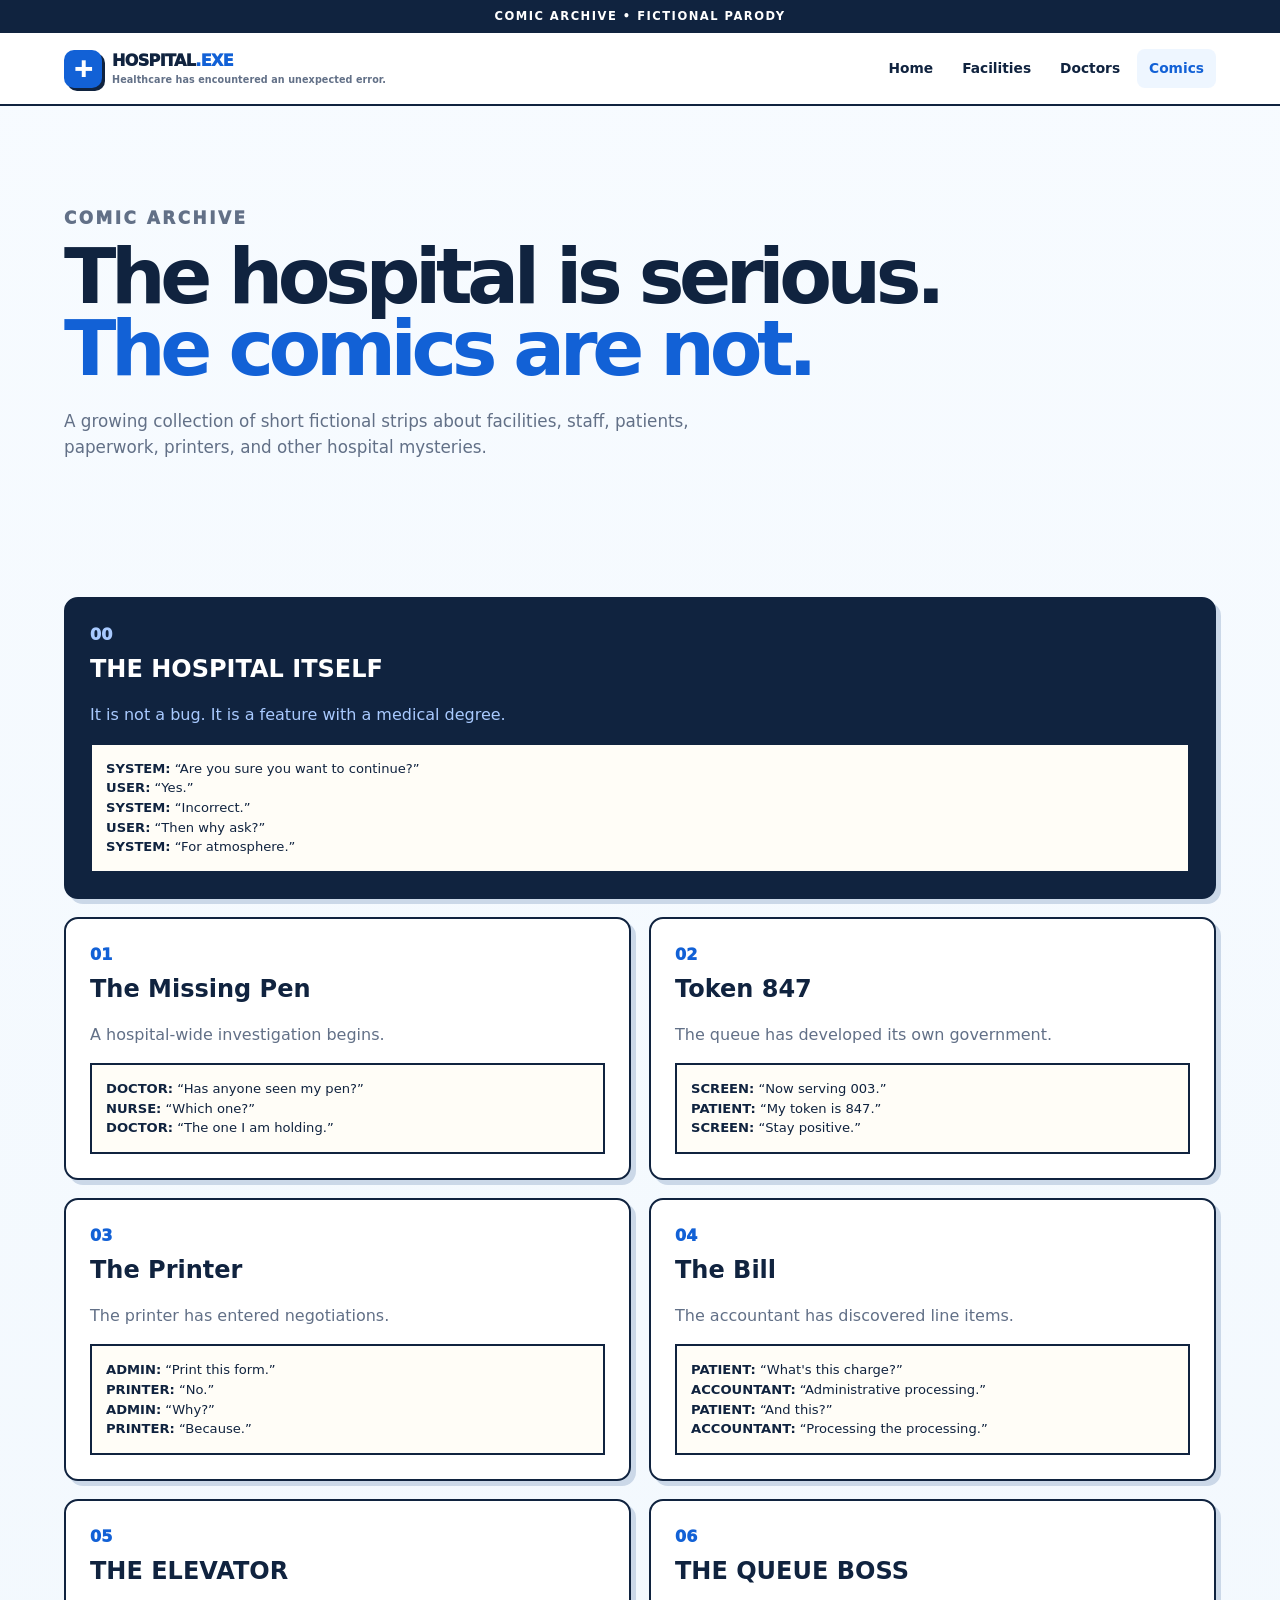
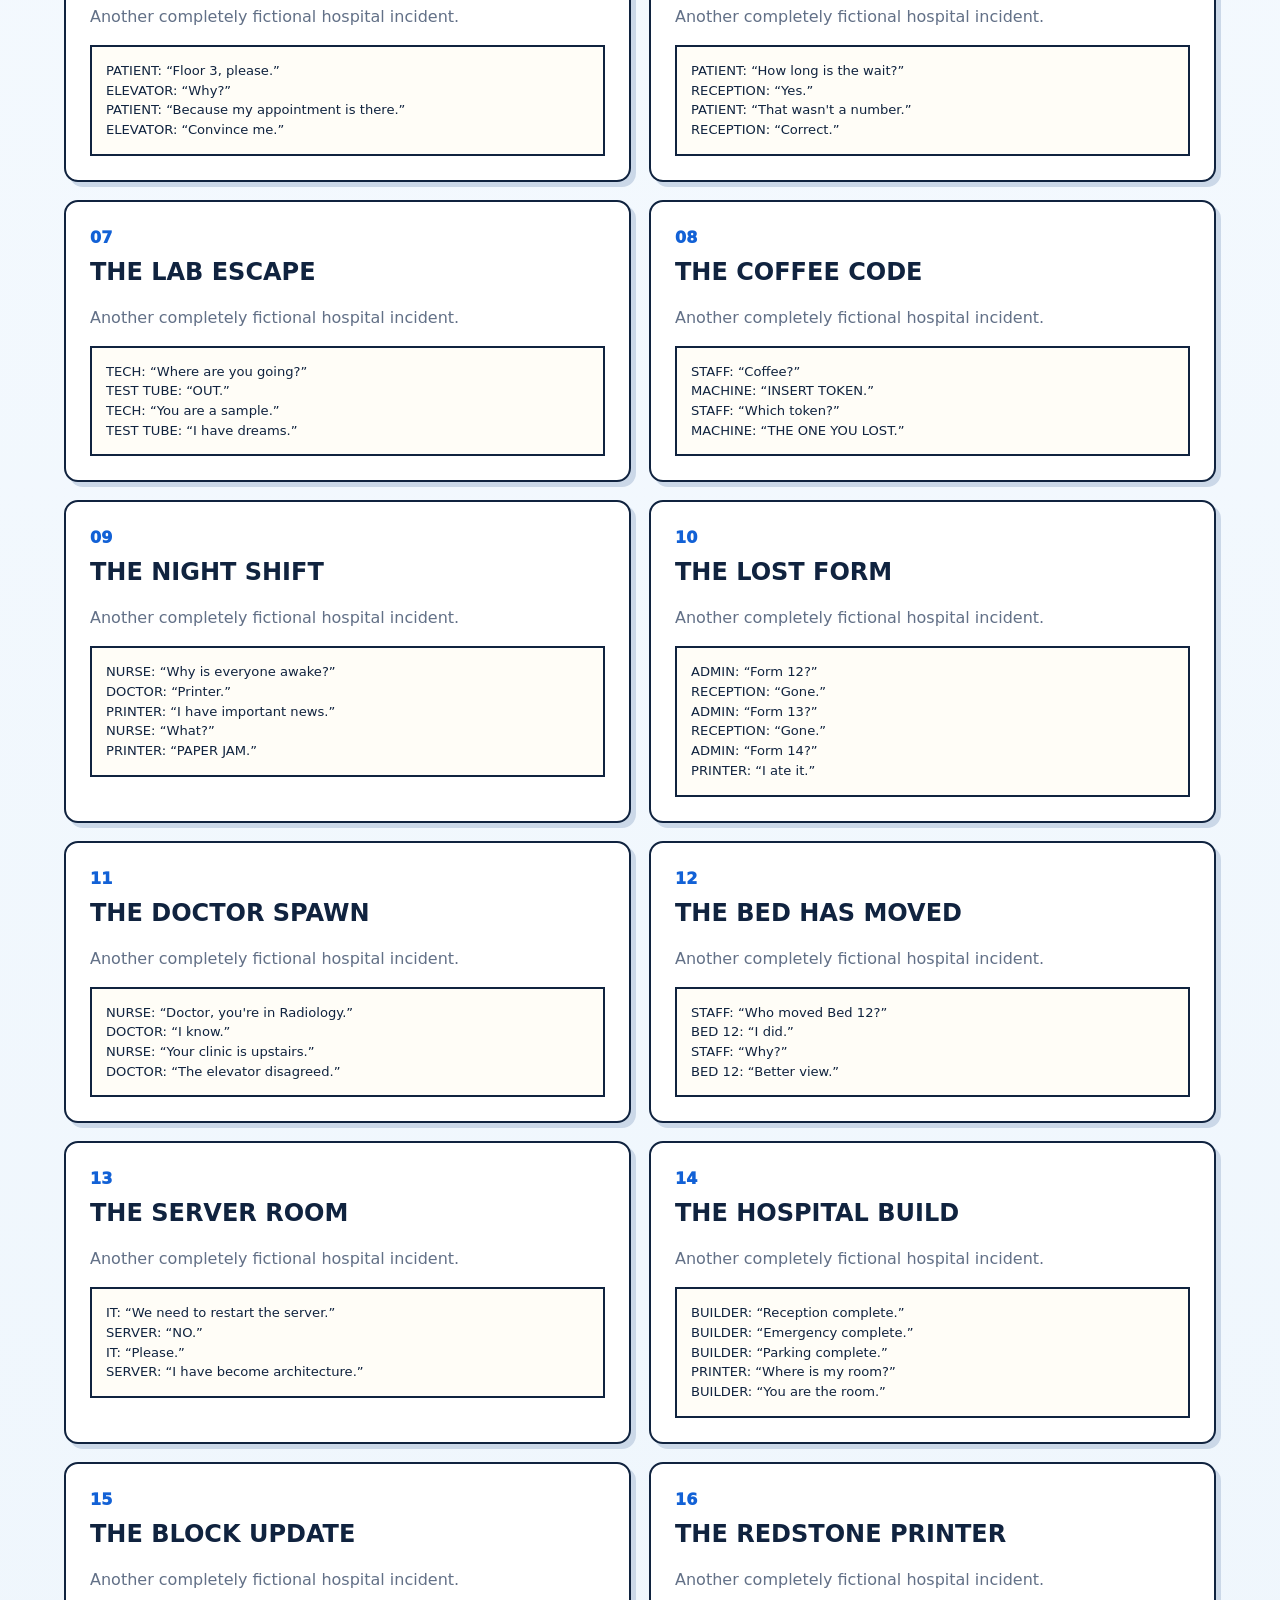
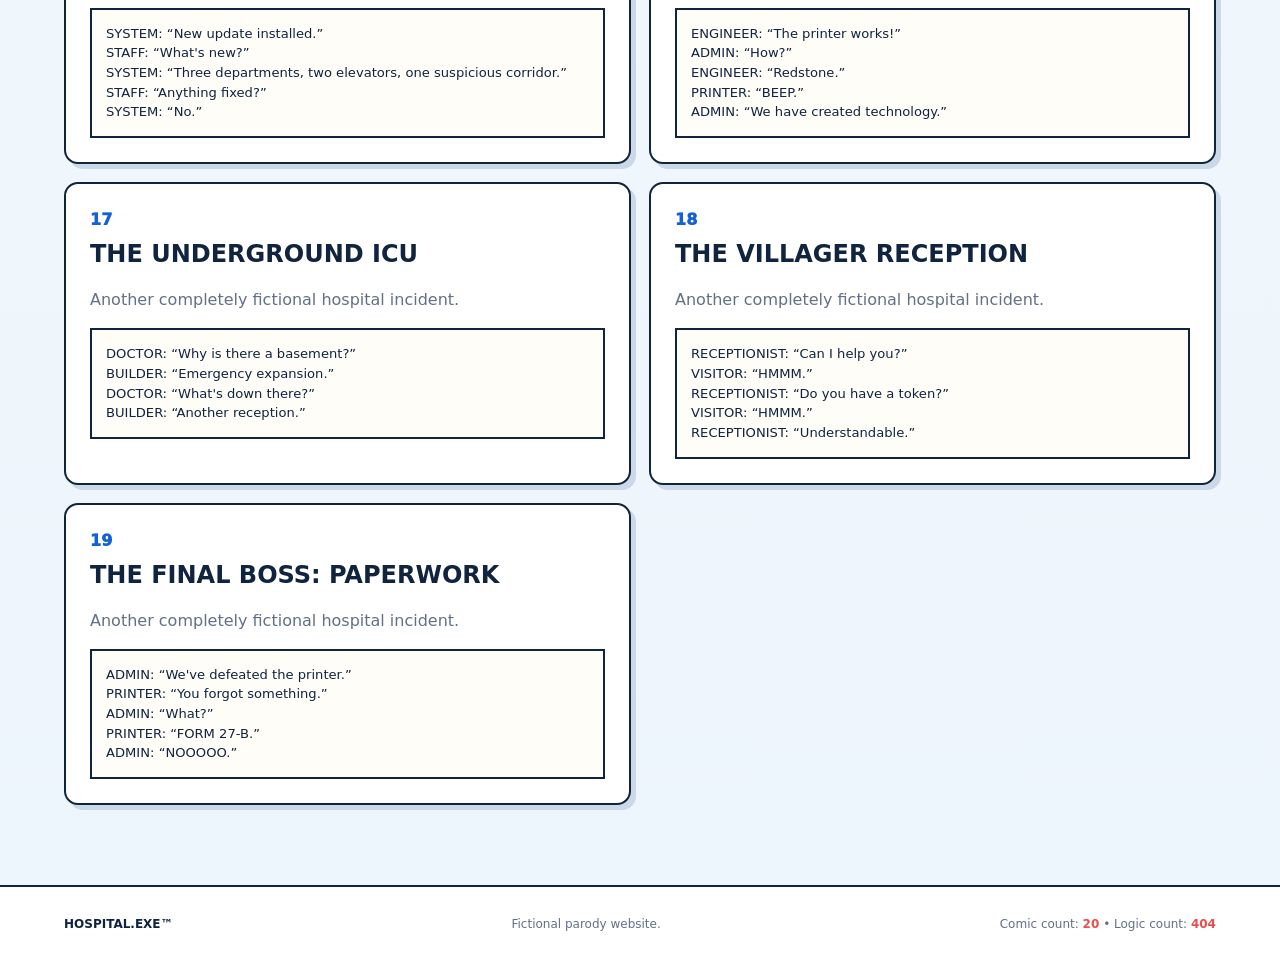
==== comics.html @ 9e75f655 "Expand comic archive with 15 new absurd hospital stories" ====
<!doctype html><html lang="en"><head><meta charset="utf-8"><meta name="viewport" content="width=device-width,initial-scale=1"><title>Comic Archive — HOSPITAL.EXE™</title><link rel="stylesheet" href="css/style.css"></head><body>
<div class="top-alert">COMIC ARCHIVE • FICTIONAL PARODY</div>
<header class="site-header"><a class="brand" href="index.html"><span class="brand-mark">+</span><span>HOSPITAL<span class="exe">.EXE</span><small>Healthcare has encountered an unexpected error.</small></span></a><button class="menu-toggle" aria-label="Open menu">☰</button><nav><a href="index.html">Home</a><a href="facilities.html">Facilities</a><a href="doctors.html">Doctors</a><a class="active" href="comics.html">Comics</a></nav></header>
<main><section class="page-hero"><p class="eyebrow">COMIC ARCHIVE</p><h1>The hospital is serious.<br><em>The comics are not.</em></h1><p>A growing collection of short fictional strips about facilities, staff, patients, paperwork, printers, and other hospital mysteries.</p></section>
<section class="section archive-grid"><div class="archive-card mega"><span>00</span><h2>THE HOSPITAL ITSELF</h2><p>It is not a bug. It is a feature with a medical degree.</p><div class="mini-strip"><b>SYSTEM:</b> “Are you sure you want to continue?”<br><b>USER:</b> “Yes.”<br><b>SYSTEM:</b> “Incorrect.”<br><b>USER:</b> “Then why ask?”<br><b>SYSTEM:</b> “For atmosphere.”</div></div>
<div class="archive-card"><span>01</span><h2>The Missing Pen</h2><p>A hospital-wide investigation begins.</p><div class="mini-strip"><b>DOCTOR:</b> “Has anyone seen my pen?”<br><b>NURSE:</b> “Which one?”<br><b>DOCTOR:</b> “The one I am holding.”</div></div>
<div class="archive-card"><span>02</span><h2>Token 847</h2><p>The queue has developed its own government.</p><div class="mini-strip"><b>SCREEN:</b> “Now serving 003.”<br><b>PATIENT:</b> “My token is 847.”<br><b>SCREEN:</b> “Stay positive.”</div></div>
<div class="archive-card"><span>03</span><h2>The Printer</h2><p>The printer has entered negotiations.</p><div class="mini-strip"><b>ADMIN:</b> “Print this form.”<br><b>PRINTER:</b> “No.”<br><b>ADMIN:</b> “Why?”<br><b>PRINTER:</b> “Because.”</div></div>
<div class="archive-card"><span>04</span><h2>The Bill</h2><p>The accountant has discovered line items.</p><div class="mini-strip"><b>PATIENT:</b> “What's this charge?”<br><b>ACCOUNTANT:</b> “Administrative processing.”<br><b>PATIENT:</b> “And this?”<br><b>ACCOUNTANT:</b> “Processing the processing.”</div></div>
<div class="archive-card"><span>05</span><h2>THE ELEVATOR</h2><p>Another completely fictional hospital incident.</p><div class="mini-strip">PATIENT: “Floor 3, please.”<br>ELEVATOR: “Why?”<br>PATIENT: “Because my appointment is there.”<br>ELEVATOR: “Convince me.”</div></div>
<div class="archive-card"><span>06</span><h2>THE QUEUE BOSS</h2><p>Another completely fictional hospital incident.</p><div class="mini-strip">PATIENT: “How long is the wait?”<br>RECEPTION: “Yes.”<br>PATIENT: “That wasn't a number.”<br>RECEPTION: “Correct.”</div></div>
<div class="archive-card"><span>07</span><h2>THE LAB ESCAPE</h2><p>Another completely fictional hospital incident.</p><div class="mini-strip">TECH: “Where are you going?”<br>TEST TUBE: “OUT.”<br>TECH: “You are a sample.”<br>TEST TUBE: “I have dreams.”</div></div>
<div class="archive-card"><span>08</span><h2>THE COFFEE CODE</h2><p>Another completely fictional hospital incident.</p><div class="mini-strip">STAFF: “Coffee?”<br>MACHINE: “INSERT TOKEN.”<br>STAFF: “Which token?”<br>MACHINE: “THE ONE YOU LOST.”</div></div>
<div class="archive-card"><span>09</span><h2>THE NIGHT SHIFT</h2><p>Another completely fictional hospital incident.</p><div class="mini-strip">NURSE: “Why is everyone awake?”<br>DOCTOR: “Printer.”<br>PRINTER: “I have important news.”<br>NURSE: “What?”<br>PRINTER: “PAPER JAM.”</div></div>
<div class="archive-card"><span>10</span><h2>THE LOST FORM</h2><p>Another completely fictional hospital incident.</p><div class="mini-strip">ADMIN: “Form 12?”<br>RECEPTION: “Gone.”<br>ADMIN: “Form 13?”<br>RECEPTION: “Gone.”<br>ADMIN: “Form 14?”<br>PRINTER: “I ate it.”</div></div>
<div class="archive-card"><span>11</span><h2>THE DOCTOR SPAWN</h2><p>Another completely fictional hospital incident.</p><div class="mini-strip">NURSE: “Doctor, you're in Radiology.”<br>DOCTOR: “I know.”<br>NURSE: “Your clinic is upstairs.”<br>DOCTOR: “The elevator disagreed.”</div></div>
<div class="archive-card"><span>12</span><h2>THE BED HAS MOVED</h2><p>Another completely fictional hospital incident.</p><div class="mini-strip">STAFF: “Who moved Bed 12?”<br>BED 12: “I did.”<br>STAFF: “Why?”<br>BED 12: “Better view.”</div></div>
<div class="archive-card"><span>13</span><h2>THE SERVER ROOM</h2><p>Another completely fictional hospital incident.</p><div class="mini-strip">IT: “We need to restart the server.”<br>SERVER: “NO.”<br>IT: “Please.”<br>SERVER: “I have become architecture.”</div></div>
<div class="archive-card"><span>14</span><h2>THE HOSPITAL BUILD</h2><p>Another completely fictional hospital incident.</p><div class="mini-strip">BUILDER: “Reception complete.”<br>BUILDER: “Emergency complete.”<br>BUILDER: “Parking complete.”<br>PRINTER: “Where is my room?”<br>BUILDER: “You are the room.”</div></div>
<div class="archive-card"><span>15</span><h2>THE BLOCK UPDATE</h2><p>Another completely fictional hospital incident.</p><div class="mini-strip">SYSTEM: “New update installed.”<br>STAFF: “What's new?”<br>SYSTEM: “Three departments, two elevators, one suspicious corridor.”<br>STAFF: “Anything fixed?”<br>SYSTEM: “No.”</div></div>
<div class="archive-card"><span>16</span><h2>THE REDSTONE PRINTER</h2><p>Another completely fictional hospital incident.</p><div class="mini-strip">ENGINEER: “The printer works!”<br>ADMIN: “How?”<br>ENGINEER: “Redstone.”<br>PRINTER: “BEEP.”<br>ADMIN: “We have created technology.”</div></div>
<div class="archive-card"><span>17</span><h2>THE UNDERGROUND ICU</h2><p>Another completely fictional hospital incident.</p><div class="mini-strip">DOCTOR: “Why is there a basement?”<br>BUILDER: “Emergency expansion.”<br>DOCTOR: “What's down there?”<br>BUILDER: “Another reception.”</div></div>
<div class="archive-card"><span>18</span><h2>THE VILLAGER RECEPTION</h2><p>Another completely fictional hospital incident.</p><div class="mini-strip">RECEPTIONIST: “Can I help you?”<br>VISITOR: “HMMM.”<br>RECEPTIONIST: “Do you have a token?”<br>VISITOR: “HMMM.”<br>RECEPTIONIST: “Understandable.”</div></div>
<div class="archive-card"><span>19</span><h2>THE FINAL BOSS: PAPERWORK</h2><p>Another completely fictional hospital incident.</p><div class="mini-strip">ADMIN: “We've defeated the printer.”<br>PRINTER: “You forgot something.”<br>ADMIN: “What?”<br>PRINTER: “FORM 27-B.”<br>ADMIN: “NOOOOO.”</div></div></section></main><footer><strong>HOSPITAL.EXE™</strong><span>Fictional parody website.</span><span>Comic count: <b>20</b> • Logic count: <b>404</b></span></footer><script src="js/app.js"></script></body></html>
---- css/style.css ----
:root{--ink:#10233f;--blue:#1261d6;--pale:#eef6ff;--paper:#fffdf7;--red:#e94d4d;--line:#10233f;--muted:#627087;--shadow:8px 8px 0 #10233f}*{box-sizing:border-box}html{scroll-behavior:smooth}body{margin:0;color:var(--ink);font-family:Inter,ui-sans-serif,system-ui,-apple-system,BlinkMacSystemFont,"Segoe UI",sans-serif;background:linear-gradient(180deg,#f7fbff,#edf5fc);line-height:1.5}.top-alert{background:#10233f;color:#fff;text-align:center;padding:8px;font-size:.72rem;letter-spacing:.13em;font-weight:800}.site-header{position:sticky;top:0;z-index:20;display:flex;align-items:center;justify-content:space-between;gap:24px;padding:16px 5vw;background:rgba(255,255,255,.94);backdrop-filter:blur(14px);border-bottom:2px solid var(--line)}.brand{display:flex;gap:10px;align-items:center;color:inherit;text-decoration:none;font-weight:950;letter-spacing:-.04em}.brand-mark{display:grid;place-items:center;width:38px;height:38px;border-radius:10px;background:var(--blue);color:white;font-size:25px;box-shadow:3px 3px 0 var(--ink)}.brand .exe{color:var(--blue)}.brand small{display:block;color:var(--muted);font-size:.6rem;letter-spacing:.01em;font-weight:700}.site-header nav{display:flex;gap:5px}.site-header nav a{color:var(--ink);text-decoration:none;padding:9px 12px;border-radius:8px;font-size:.86rem;font-weight:800}.site-header nav a:hover,.site-header nav a.active{background:var(--pale);color:var(--blue)}.menu-toggle{display:none;background:none;border:0;font-size:24px}.hero,.section,.page-hero{width:min(1160px,90%);margin:auto}.hero{min-height:650px;display:grid;grid-template-columns:1fr 1fr;gap:55px;align-items:center;padding:80px 0}.eyebrow{margin:0 0 10px;color:var(--blue);font-size:.72rem;letter-spacing:.15em;font-weight:950}.hero h1,.page-hero h1{font-size:clamp(3rem,6vw,6rem);line-height:.94;letter-spacing:-.07em;margin:0 0 24px}.hero h1 em,.page-hero h1 em{font-style:normal;color:var(--blue)}.hero p,.page-hero>p{color:var(--muted);max-width:650px;font-size:1.05rem}.hero-actions{display:flex;gap:12px;flex-wrap:wrap;margin-top:28px}.button{display:inline-flex;align-items:center;justify-content:center;border:2px solid var(--line);background:#fff;color:var(--ink);text-decoration:none;padding:11px 17px;border-radius:9px;font-weight:900;cursor:pointer;box-shadow:3px 3px 0 var(--ink);transition:.15s}.button:hover{transform:translate(2px,2px);box-shadow:1px 1px 0 var(--ink)}.button.primary{background:var(--blue);color:#fff}.comic-paper{background:var(--paper);border:3px solid var(--line);padding:14px;box-shadow:var(--shadow);transform:rotate(1deg)}.comic-caption,.comic-title{font-weight:950;letter-spacing:.08em;text-transform:uppercase;text-align:center;padding:9px;border-bottom:2px solid var(--line);margin-bottom:10px}.panel-row,.comic-grid{display:grid;gap:8px}.panel-row{grid-template-columns:1fr 1fr}.comic-grid.four{grid-template-columns:repeat(4,1fr)}.panel{position:relative;min-height:180px;padding:15px;background:#fff;border:2px solid var(--line);display:flex;flex-direction:column;justify-content:center}.panel-no{position:absolute;top:6px;right:7px;font-size:.65rem;font-weight:900;color:var(--muted)}.panel .character{font-size:3rem;text-align:center;margin-bottom:7px}.panel strong{font-size:.72rem;letter-spacing:.1em}.panel p{margin:5px 0;font-weight:750}.panel.punch{background:#fff2cf}.sound{font-weight:1000;font-size:1.35rem;color:var(--red);transform:rotate(-4deg);margin:10px 0}.speech{margin-top:9px;padding:7px 10px;border:2px solid var(--line);border-radius:50%;background:#fff;font-weight:900}.intro{display:grid;grid-template-columns:1.2fr 1fr;gap:70px;padding:70px 0}.intro h2,.section-head h2{font-size:clamp(2rem,4vw,3.7rem);line-height:1;letter-spacing:-.05em;margin:0}.intro>p{color:var(--muted);font-size:1.05rem}.section{padding:50px 0}.section-head{display:flex;justify-content:space-between;align-items:end;margin-bottom:25px}.text-link,.mini-link{color:var(--blue);font-weight:900;text-decoration:none}.card-grid,.doctor-grid,.archive-grid{display:grid;grid-template-columns:repeat(3,1fr);gap:18px}.facility-card,.doctor-card,.archive-card{display:block;text-decoration:none;color:inherit;background:#fff;border:2px solid var(--line);border-radius:14px;padding:24px;box-shadow:5px 5px 0 #cbd8e8;transition:.2s}.facility-card:hover,.doctor-card:hover,.archive-card:hover{transform:translateY(-5px);box-shadow:7px 8px 0 #cbd8e8}.facility-icon{font-size:3rem}.facility-card h3{font-size:1.6rem;margin:8px 0}.facility-card p{color:var(--muted)}.chaos-section{padding-bottom:90px}.chaos-box{display:flex;justify-content:space-between;gap:20px;align-items:center;background:#10233f;color:#fff;border-radius:18px;padding:30px}.chaos-box .eyebrow{color:#82b4ff}.chaos-box h2{margin:0;font-size:2rem}.chaos-box p{color:#b7c6da}.status-grid{display:grid;grid-template-columns:repeat(4,1fr);margin-top:12px;gap:10px}.status-grid div{padding:16px;background:#fff;border:2px solid var(--line);display:flex;justify-content:space-between;gap:10px;font-size:.8rem}.status-grid b{color:var(--blue)}.status-grid .danger{color:var(--red)}.page-hero{padding:100px 0 70px}.comic-list{padding-top:0}.facility-strip{margin-bottom:75px}.strip-heading{display:flex;gap:18px;align-items:start;margin-bottom:18px}.strip-heading>span{font-size:3rem}.strip-heading h2{margin:0;font-size:2.5rem;letter-spacing:-.05em}.strip-heading p:last-child{color:var(--muted);margin-top:5px}.facility-note{margin-top:14px;color:var(--muted);font-size:.9rem}.facility-note span{color:var(--red);font-weight:900}.doctor-head{display:flex;gap:15px;align-items:center}.doctor-avatar{font-size:3.2rem}.doctor-card h2{margin:0}.doctor-card .doctor-head p:last-child{color:var(--muted);margin:3px 0}.mini-comic{margin:20px 0;padding:12px;background:var(--paper);border:2px solid var(--line);display:grid;gap:5px;font-size:.82rem}.mini-comic div{padding:8px;border-bottom:1px solid #ccd6e3}.mini-comic div:last-child{border:0;background:#fff2cf}.archive-card>span{font-weight:950;color:var(--blue)}.archive-card h2{margin:4px 0}.archive-card>p{color:var(--muted)}.mini-strip{background:var(--paper);border:2px solid var(--line);padding:14px;font-size:.82rem}.archive-card{display:block}.archive-grid{grid-template-columns:repeat(2,1fr)}footer{margin-top:30px;padding:28px 5vw;border-top:2px solid var(--line);display:flex;justify-content:space-between;gap:15px;flex-wrap:wrap;font-size:.75rem;color:var(--muted);background:#fff}footer strong{color:var(--ink)}footer b{color:var(--red)}@media(max-width:850px){.site-header nav{display:none}.menu-toggle{display:block}.site-header nav.open{display:flex;position:absolute;top:73px;left:0;right:0;background:#fff;padding:12px 5vw;border-bottom:2px solid var(--line);flex-direction:column}.hero{grid-template-columns:1fr;padding:55px 0}.hero-comic{order:-1}.intro{grid-template-columns:1fr;gap:20px}.card-grid,.doctor-grid{grid-template-columns:1fr}.comic-grid.four{grid-template-columns:1fr 1fr}.page-hero{padding:65px 0 45px}.chaos-box{flex-direction:column;align-items:flex-start}.status-grid{grid-template-columns:1fr 1fr}}@media(max-width:520px){.comic-grid.four,.panel-row,.archive-grid{grid-template-columns:1fr}.hero h1,.page-hero h1{font-size:3.1rem}.site-header{padding:12px 5vw}.brand small{display:none}.panel{min-height:145px}.status-grid{grid-template-columns:1fr}footer{flex-direction:column}}.warning-tape{border:3px dashed var(--red);background:#fff2cf;padding:12px 16px;font-weight:1000;letter-spacing:.08em;transform:rotate(-1deg);box-shadow:5px 5px 0 var(--ink)}.facility-intro{padding-top:0}.absurd-zone{padding-top:30px}.sticker{display:inline-block;border:3px solid var(--ink);background:#fff2cf;padding:12px;font-weight:1000;transform:rotate(4deg);box-shadow:4px 4px 0 var(--ink)}.absurd-grid{display:grid;grid-template-columns:repeat(4,1fr);gap:14px}.absurd-card{background:#fff;border:3px solid var(--ink);padding:22px;box-shadow:6px 6px 0 var(--ink);min-height:240px}.absurd-card.tilt{transform:rotate(-1.5deg)}.absurd-card:nth-child(3){transform:rotate(1.5deg)}.giant{font-size:3.2rem}.absurd-card h3{margin:10px 0 5px;font-size:1.25rem}.absurd-card p{color:var(--muted)}.absurd-card b{font-size:.68rem;color:var(--red);letter-spacing:.08em}.archive-card.mega{grid-column:1/-1;background:#10233f;color:#fff}.archive-card.mega>span,.archive-card.mega>p{color:#a9caff}.archive-card.mega .mini-strip{color:var(--ink)}@media(max-width:850px){.absurd-grid{grid-template-columns:1fr 1fr}}@media(max-width:520px){.absurd-grid{grid-template-columns:1fr}.sticker{display:none}}
.command-center{padding-top:20px}.control-grid{display:grid;grid-template-columns:repeat(4,1fr);gap:14px}.control-tile{text-align:left;border:3px solid var(--ink);background:#fff;padding:20px;min-height:180px;box-shadow:5px 5px 0 var(--ink);cursor:pointer;transition:.15s}.control-tile:hover{transform:translate(3px,3px);box-shadow:2px 2px 0 var(--ink)}.control-tile span{display:block;font-size:2.5rem;margin-bottom:14px}.control-tile b{display:block;font-size:1.05rem}.control-tile small{display:block;color:var(--muted);margin-top:7px;line-height:1.35}.queue-console{margin-top:18px;background:#101820;color:#dfffd8;border:3px solid var(--ink);padding:22px;box-shadow:7px 7px 0 var(--ink);font-family:ui-monospace,SFMono-Regular,Consolas,monospace}.console-label{display:block;color:#8fb9ff;font-size:.7rem;letter-spacing:.15em}.queue-console strong{display:block;font-size:2rem;margin:7px 0}.queue-meter{height:14px;background:#25313b;border:2px solid #dfffd8;overflow:hidden}.queue-meter i{display:block;height:100%;width:17%;background:#dfffd8;transition:width .4s}.queue-console p{margin-bottom:0;color:#b8c8b3}.incident-log{border:3px solid var(--ink);background:var(--paper);padding:8px;margin-bottom:18px;box-shadow:6px 6px 0 var(--ink)}.incident-log div{padding:13px;border-bottom:1px dashed #9ba9b9;font-family:ui-monospace,SFMono-Regular,Consolas,monospace;font-size:.82rem}.incident-log div:last-child{border-bottom:0}@media(max-width:850px){.control-grid{grid-template-columns:1fr 1fr}}@media(max-width:520px){.control-grid{grid-template-columns:1fr}.queue-console strong{font-size:1.5rem}}

.live-status{position:relative}.live-dot{font-size:.72rem;font-weight:900;letter-spacing:.12em}.live-dot::first-letter{color:#e33}.live-status-grid{display:grid;grid-template-columns:repeat(4,minmax(0,1fr));gap:14px}.live-card{position:relative;border:2px solid #111;background:#fff;padding:18px;min-height:145px;box-shadow:6px 6px 0 #111}.live-card:nth-child(3n){transform:rotate(-.5deg)}.live-card:nth-child(4n){transform:rotate(.5deg)}.live-number{font:900 .7rem monospace;opacity:.5}.live-card strong{display:block;font-size:1.05rem;margin:8px 0}.live-card b{display:inline-block;font-size:.68rem;letter-spacing:.08em;border:1px solid #111;padding:4px 7px}.live-card p{font-size:.84rem;line-height:1.45;margin-bottom:0}.status-timestamp{font:700 .72rem monospace;opacity:.65;margin-top:22px}.install-app{border:2px solid #111;background:#fff;padding:8px 11px;font:800 .72rem inherit;cursor:pointer}.install-app:hover{transform:translateY(-1px)}@media(max-width:900px){.live-status-grid{grid-template-columns:repeat(2,minmax(0,1fr))}}@media(max-width:560px){.live-status-grid{grid-template-columns:1fr}.live-card{min-height:auto}.install-app{width:100%;margin-top:8px}}
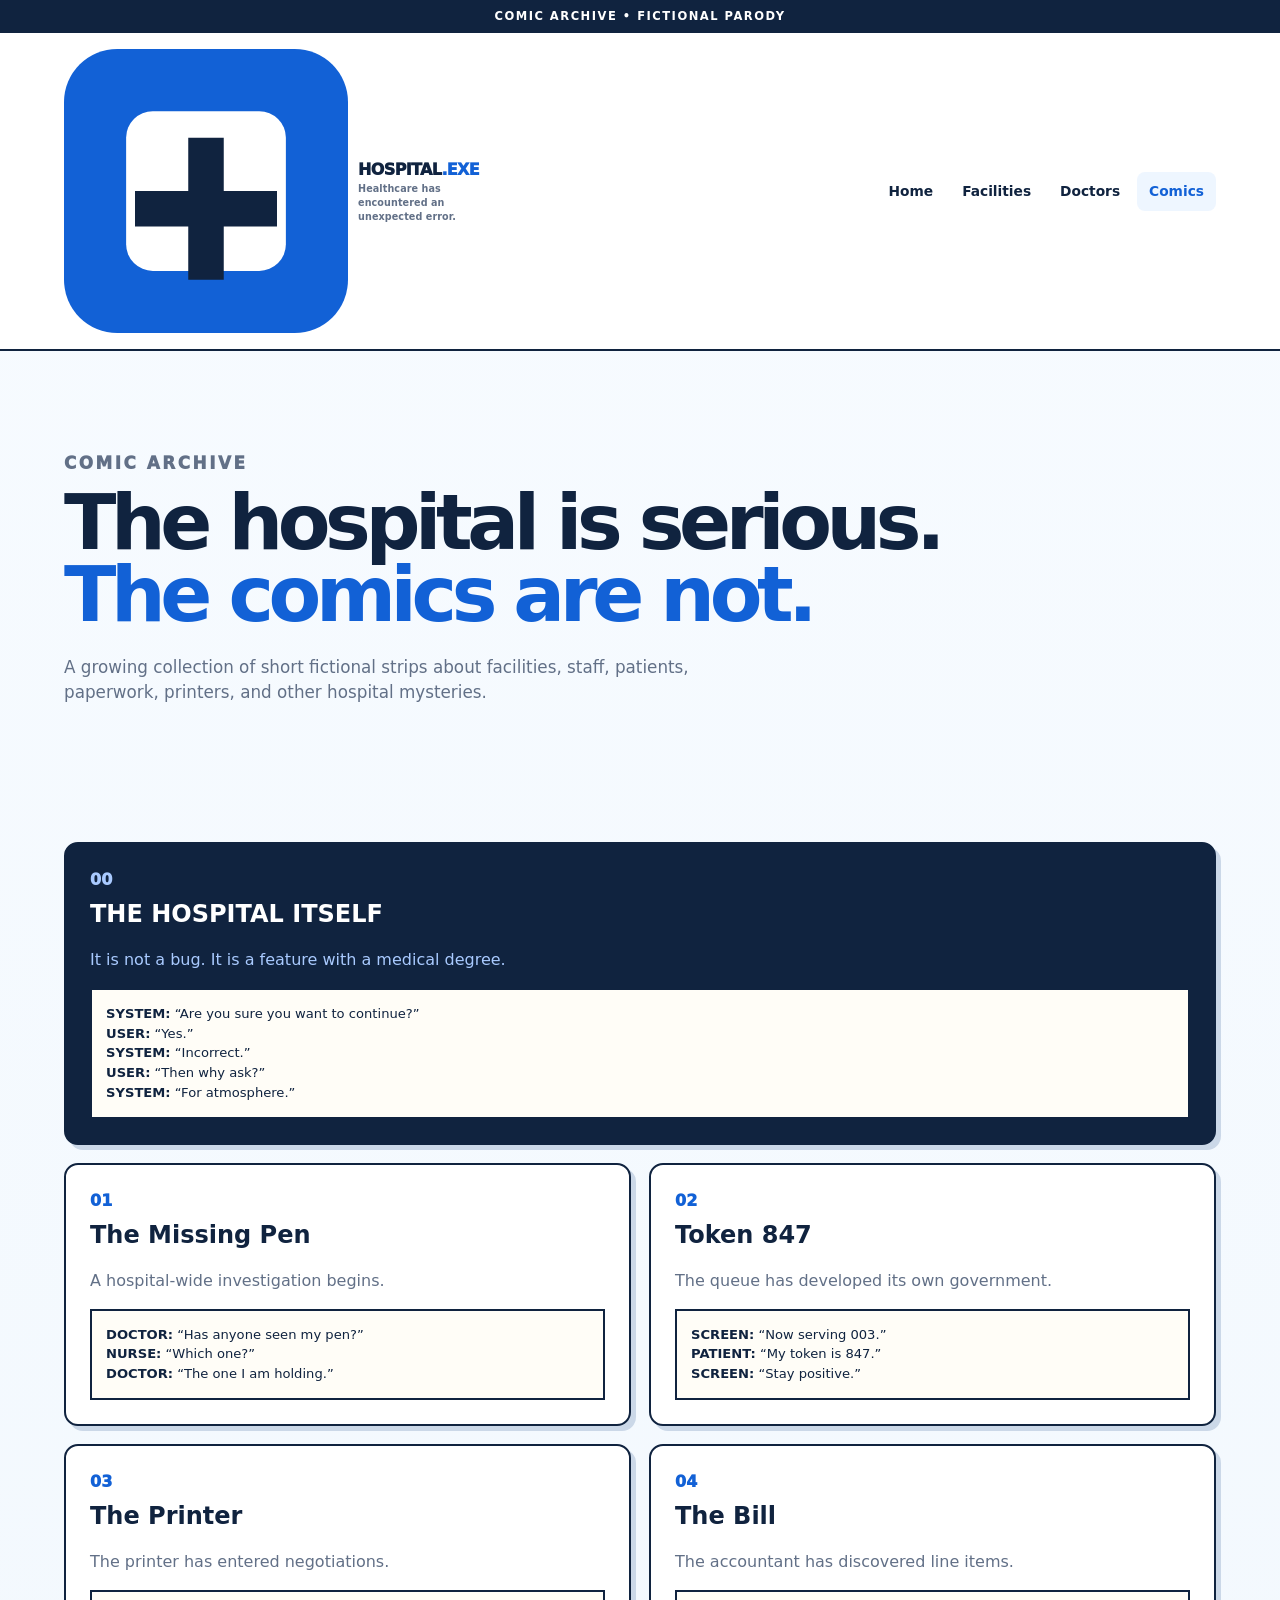
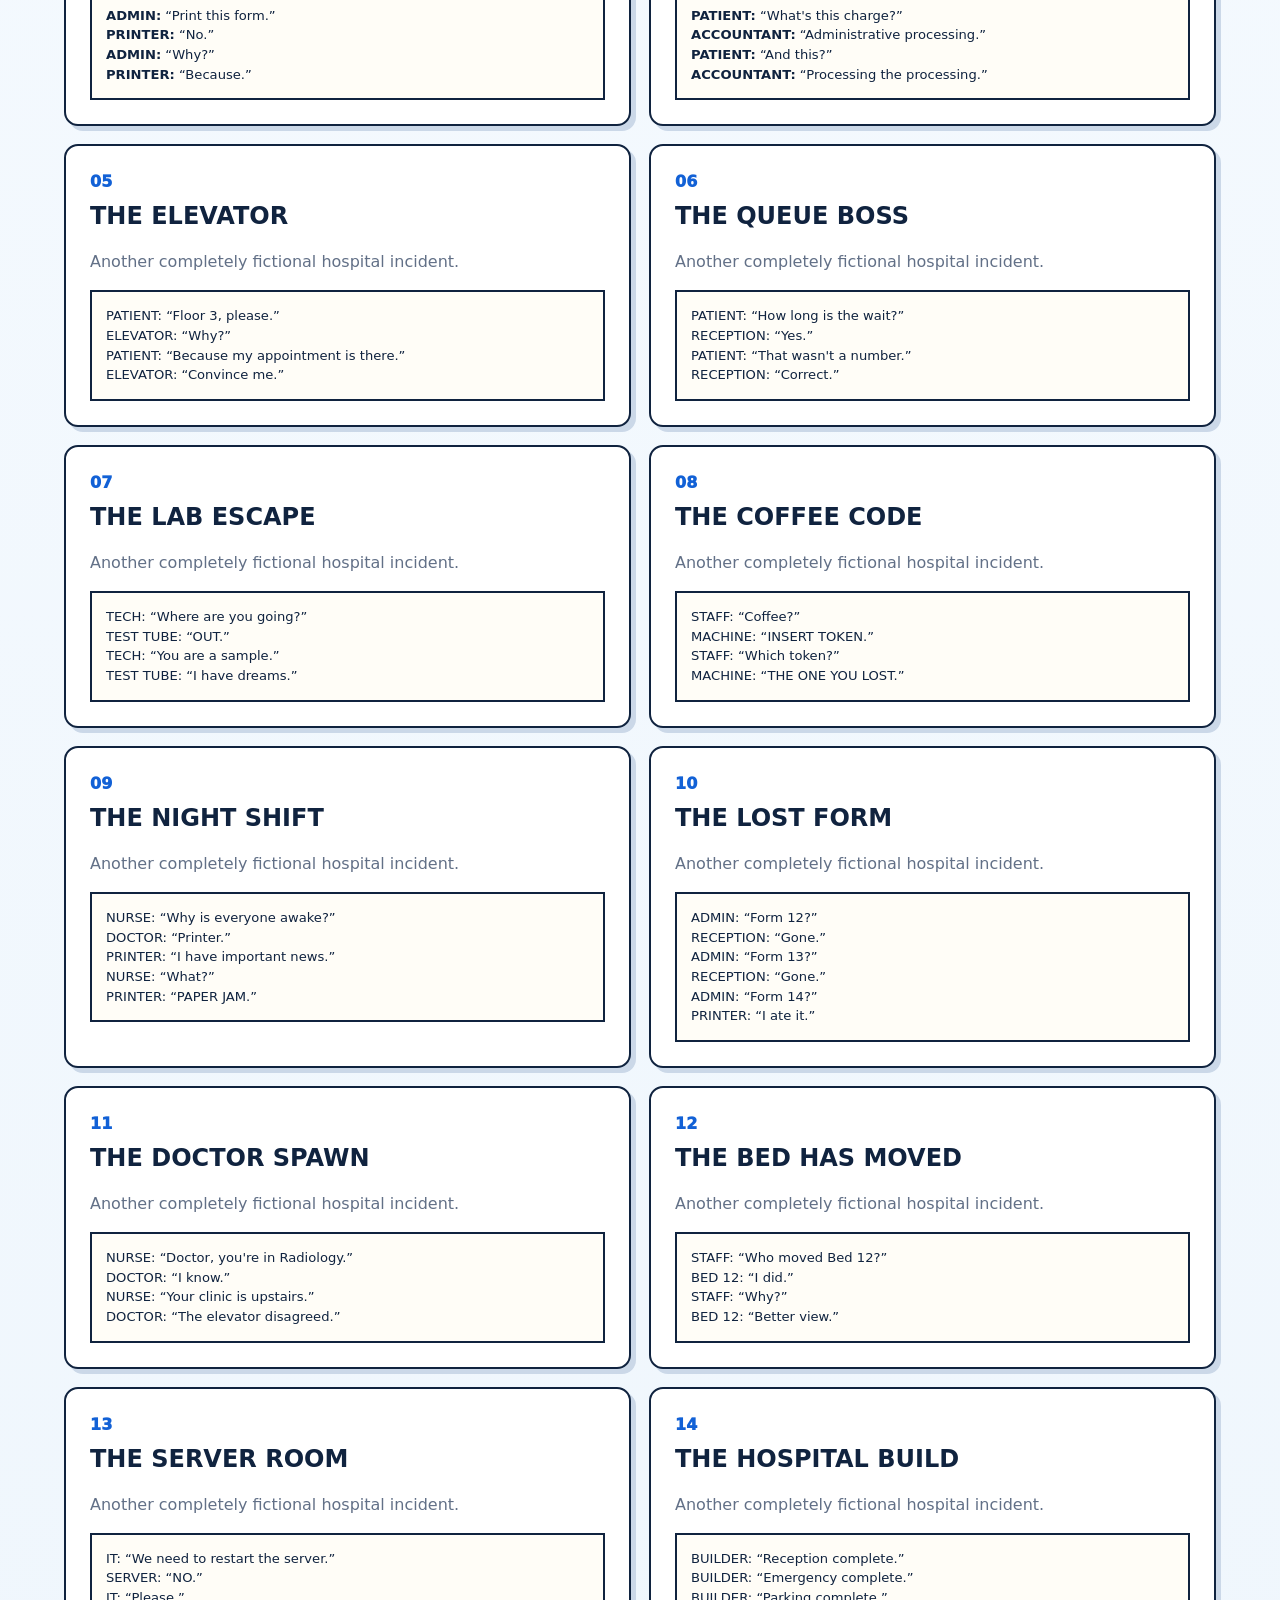
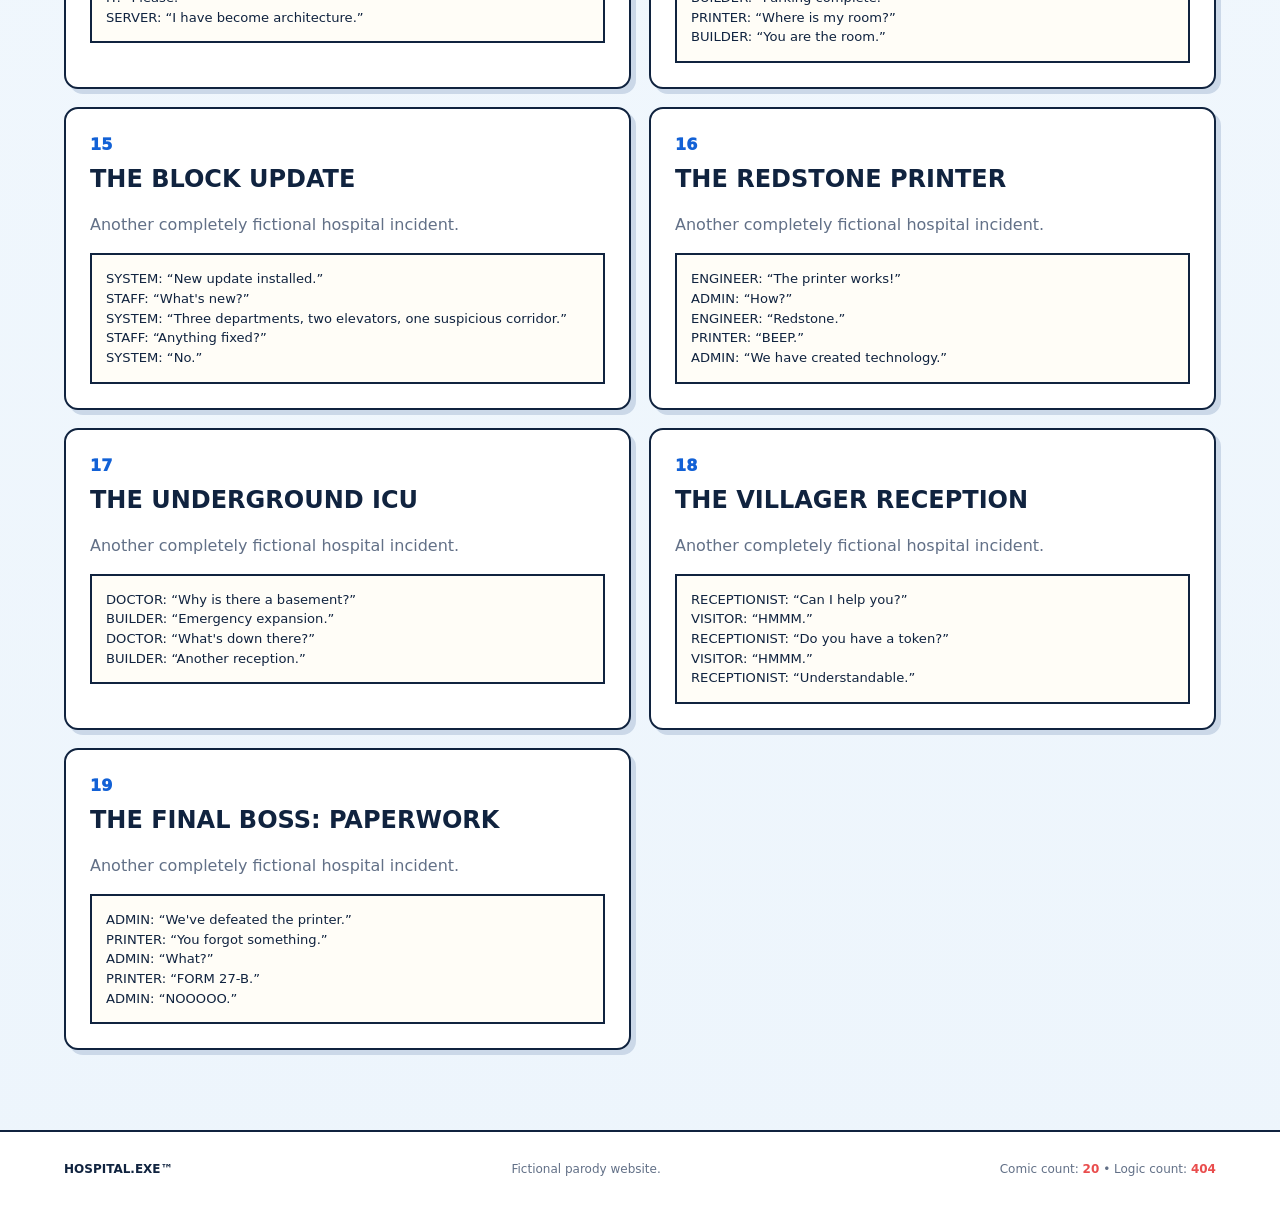
==== commit 89431c20: "Add favicon and branded logo to static site" ====
--- a/comics.html
+++ b/comics.html
@@ -1,6 +1,8 @@
-<!doctype html><html lang="en"><head><meta charset="utf-8"><meta name="viewport" content="width=device-width,initial-scale=1"><title>Comic Archive — HOSPITAL.EXE™</title><link rel="stylesheet" href="css/style.css"></head><body>
+<!doctype html><html lang="en"><head><meta charset="utf-8"><meta name="viewport" content="width=device-width,initial-scale=1"><title>Comic Archive — HOSPITAL.EXE™</title><link rel="icon" href="assets/logo.svg" type="image/svg+xml">
+<link rel="apple-touch-icon" href="assets/logo.svg">
+<link rel="stylesheet" href="css/style.css"></head><body>
 <div class="top-alert">COMIC ARCHIVE • FICTIONAL PARODY</div>
-<header class="site-header"><a class="brand" href="index.html"><span class="brand-mark">+</span><span>HOSPITAL<span class="exe">.EXE</span><small>Healthcare has encountered an unexpected error.</small></span></a><button class="menu-toggle" aria-label="Open menu">☰</button><nav><a href="index.html">Home</a><a href="facilities.html">Facilities</a><a href="doctors.html">Doctors</a><a class="active" href="comics.html">Comics</a></nav></header>
+<header class="site-header"><a class="brand" href="index.html"><img class="brand-logo" src="assets/logo.svg" alt="HOSPITAL.EXE logo"><span>HOSPITAL<span class="exe">.EXE</span><small>Healthcare has encountered an unexpected error.</small></span></a><button class="menu-toggle" aria-label="Open menu">☰</button><nav><a href="index.html">Home</a><a href="facilities.html">Facilities</a><a href="doctors.html">Doctors</a><a class="active" href="comics.html">Comics</a></nav></header>
 <main><section class="page-hero"><p class="eyebrow">COMIC ARCHIVE</p><h1>The hospital is serious.<br><em>The comics are not.</em></h1><p>A growing collection of short fictional strips about facilities, staff, patients, paperwork, printers, and other hospital mysteries.</p></section>
 <section class="section archive-grid"><div class="archive-card mega"><span>00</span><h2>THE HOSPITAL ITSELF</h2><p>It is not a bug. It is a feature with a medical degree.</p><div class="mini-strip"><b>SYSTEM:</b> “Are you sure you want to continue?”<br><b>USER:</b> “Yes.”<br><b>SYSTEM:</b> “Incorrect.”<br><b>USER:</b> “Then why ask?”<br><b>SYSTEM:</b> “For atmosphere.”</div></div>
 <div class="archive-card"><span>01</span><h2>The Missing Pen</h2><p>A hospital-wide investigation begins.</p><div class="mini-strip"><b>DOCTOR:</b> “Has anyone seen my pen?”<br><b>NURSE:</b> “Which one?”<br><b>DOCTOR:</b> “The one I am holding.”</div></div>
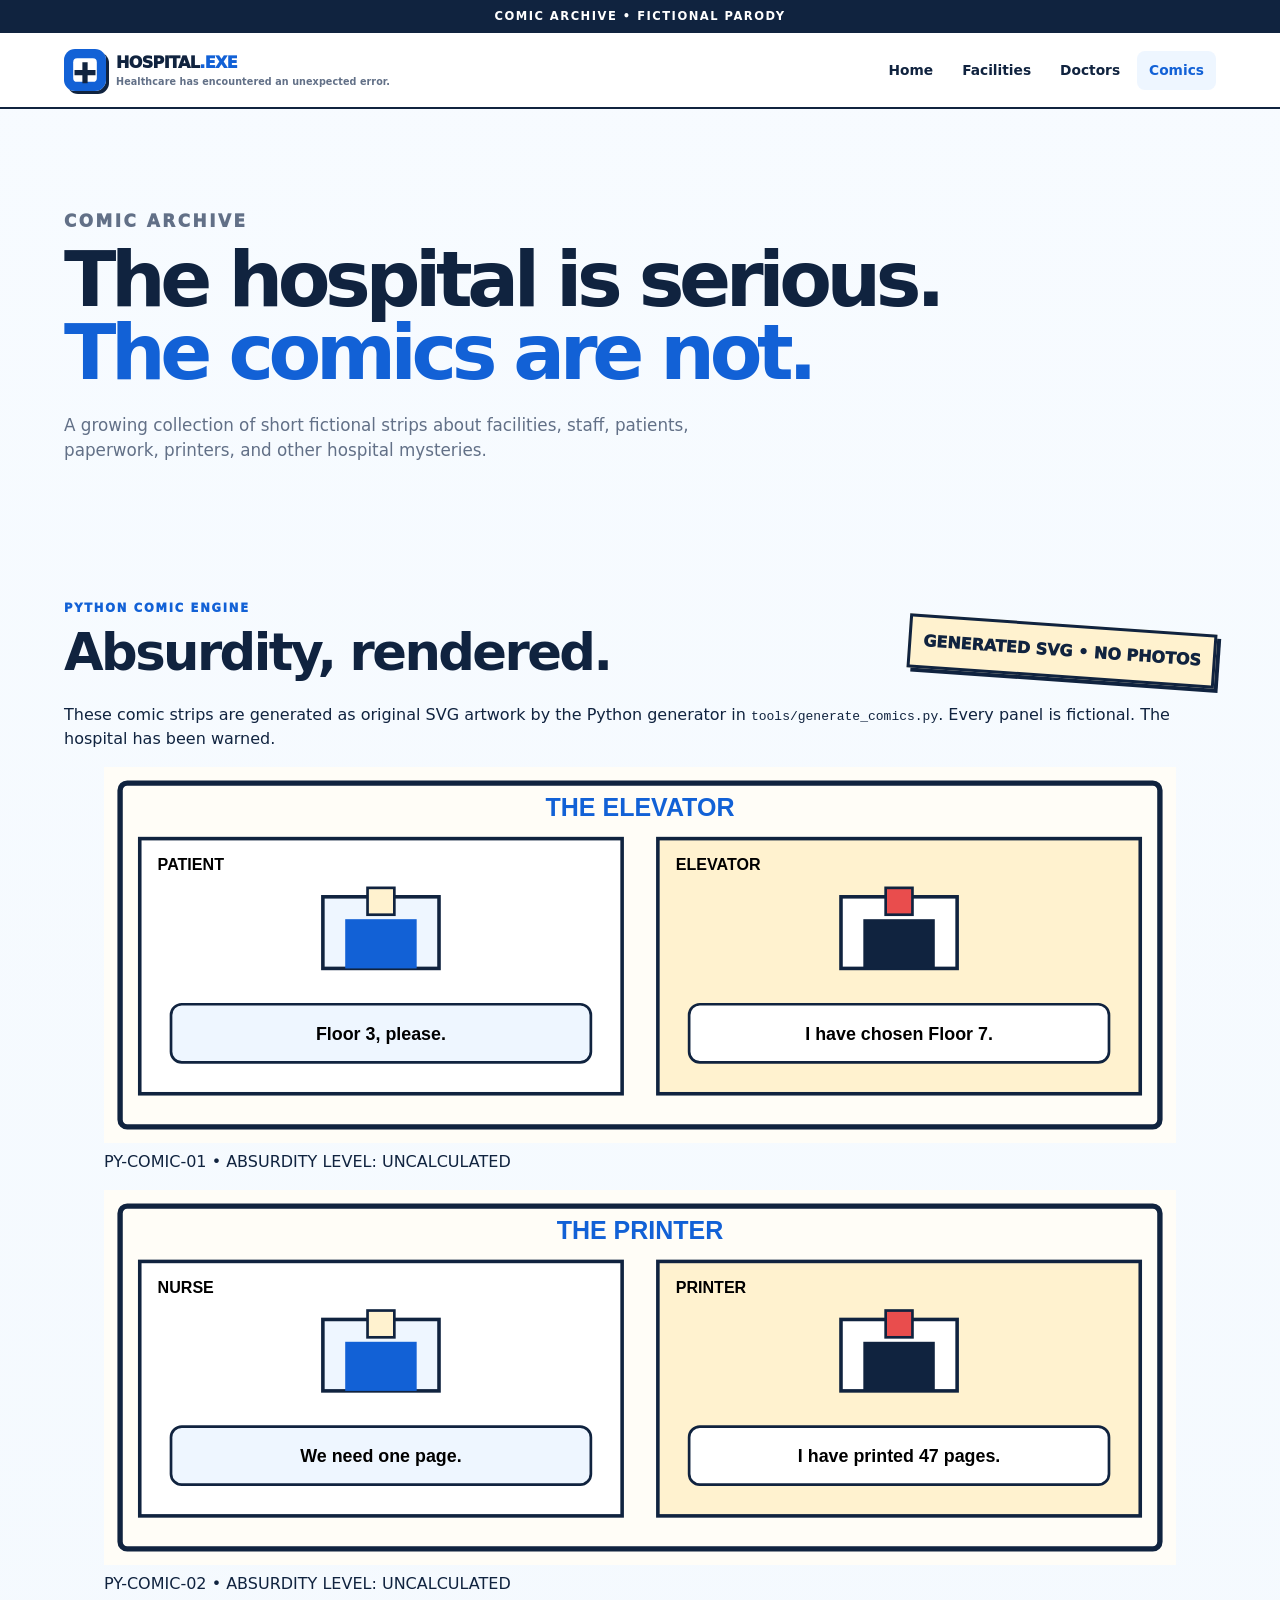
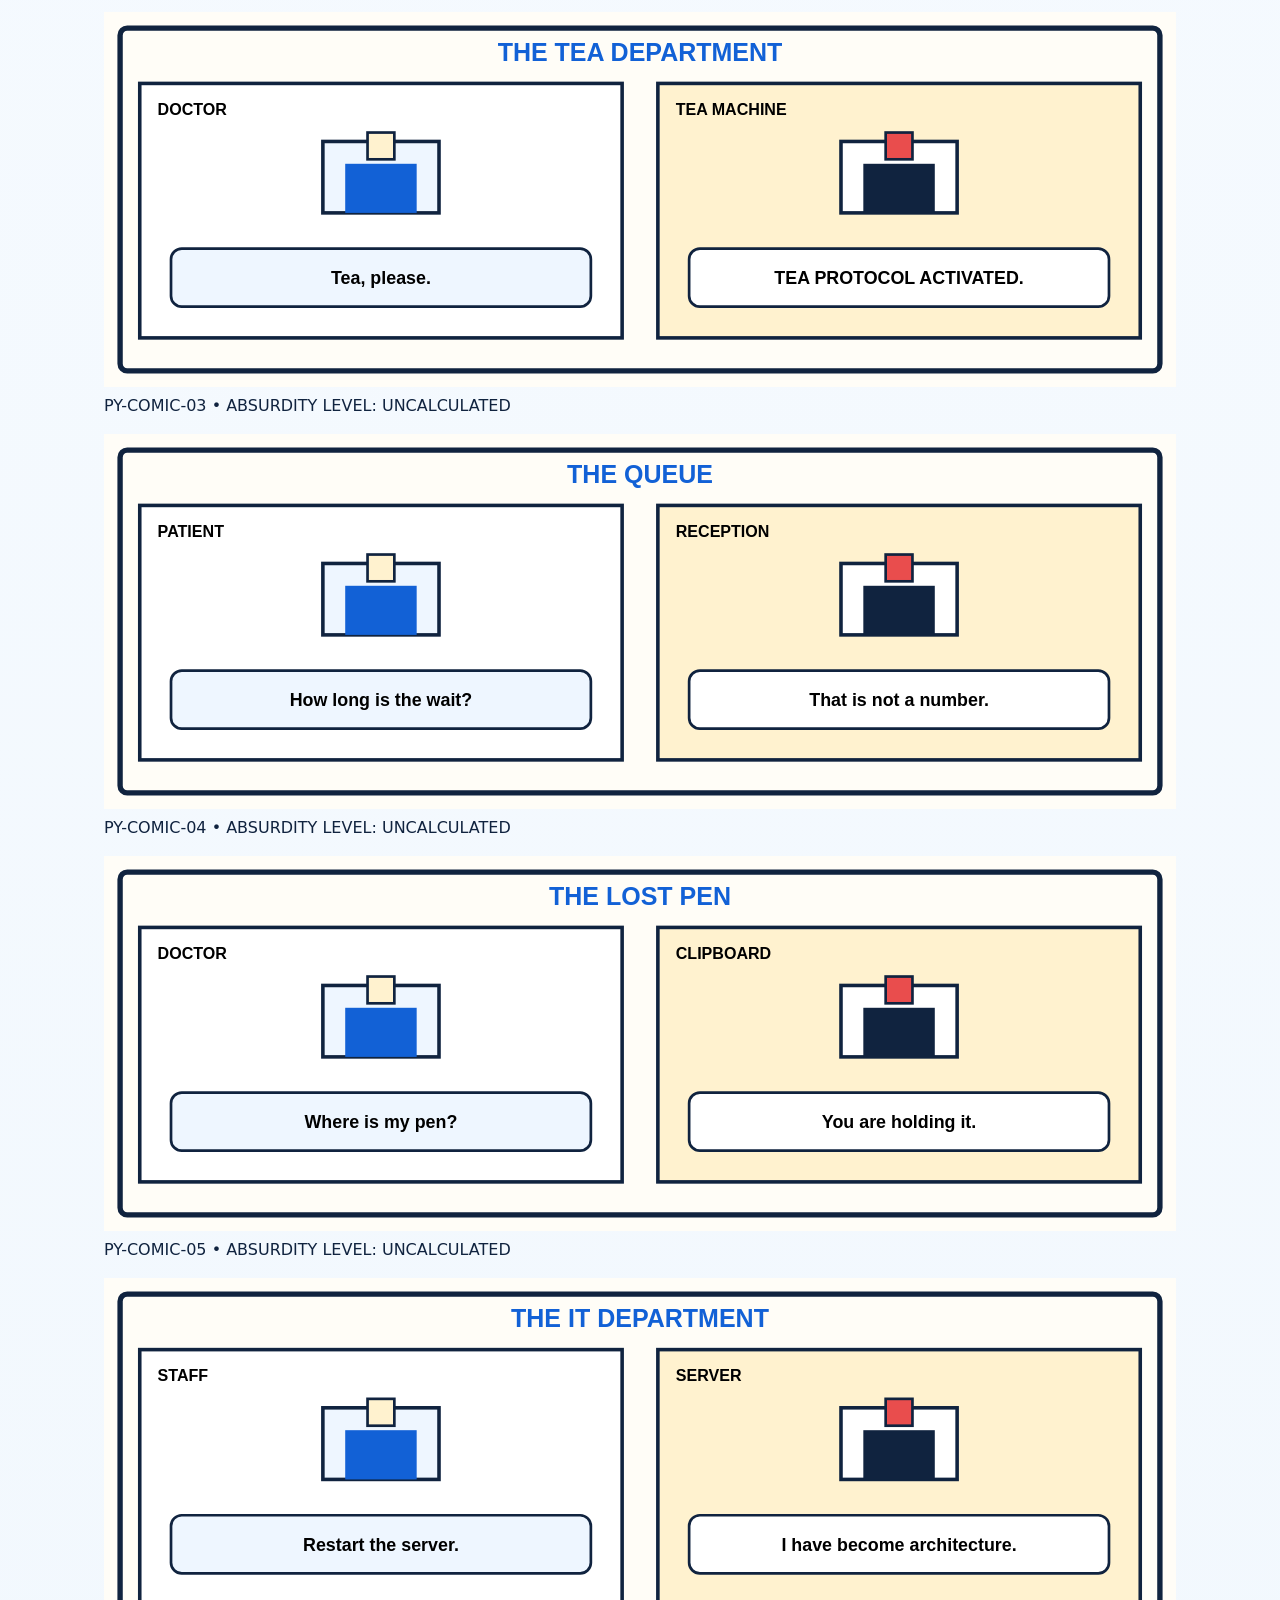
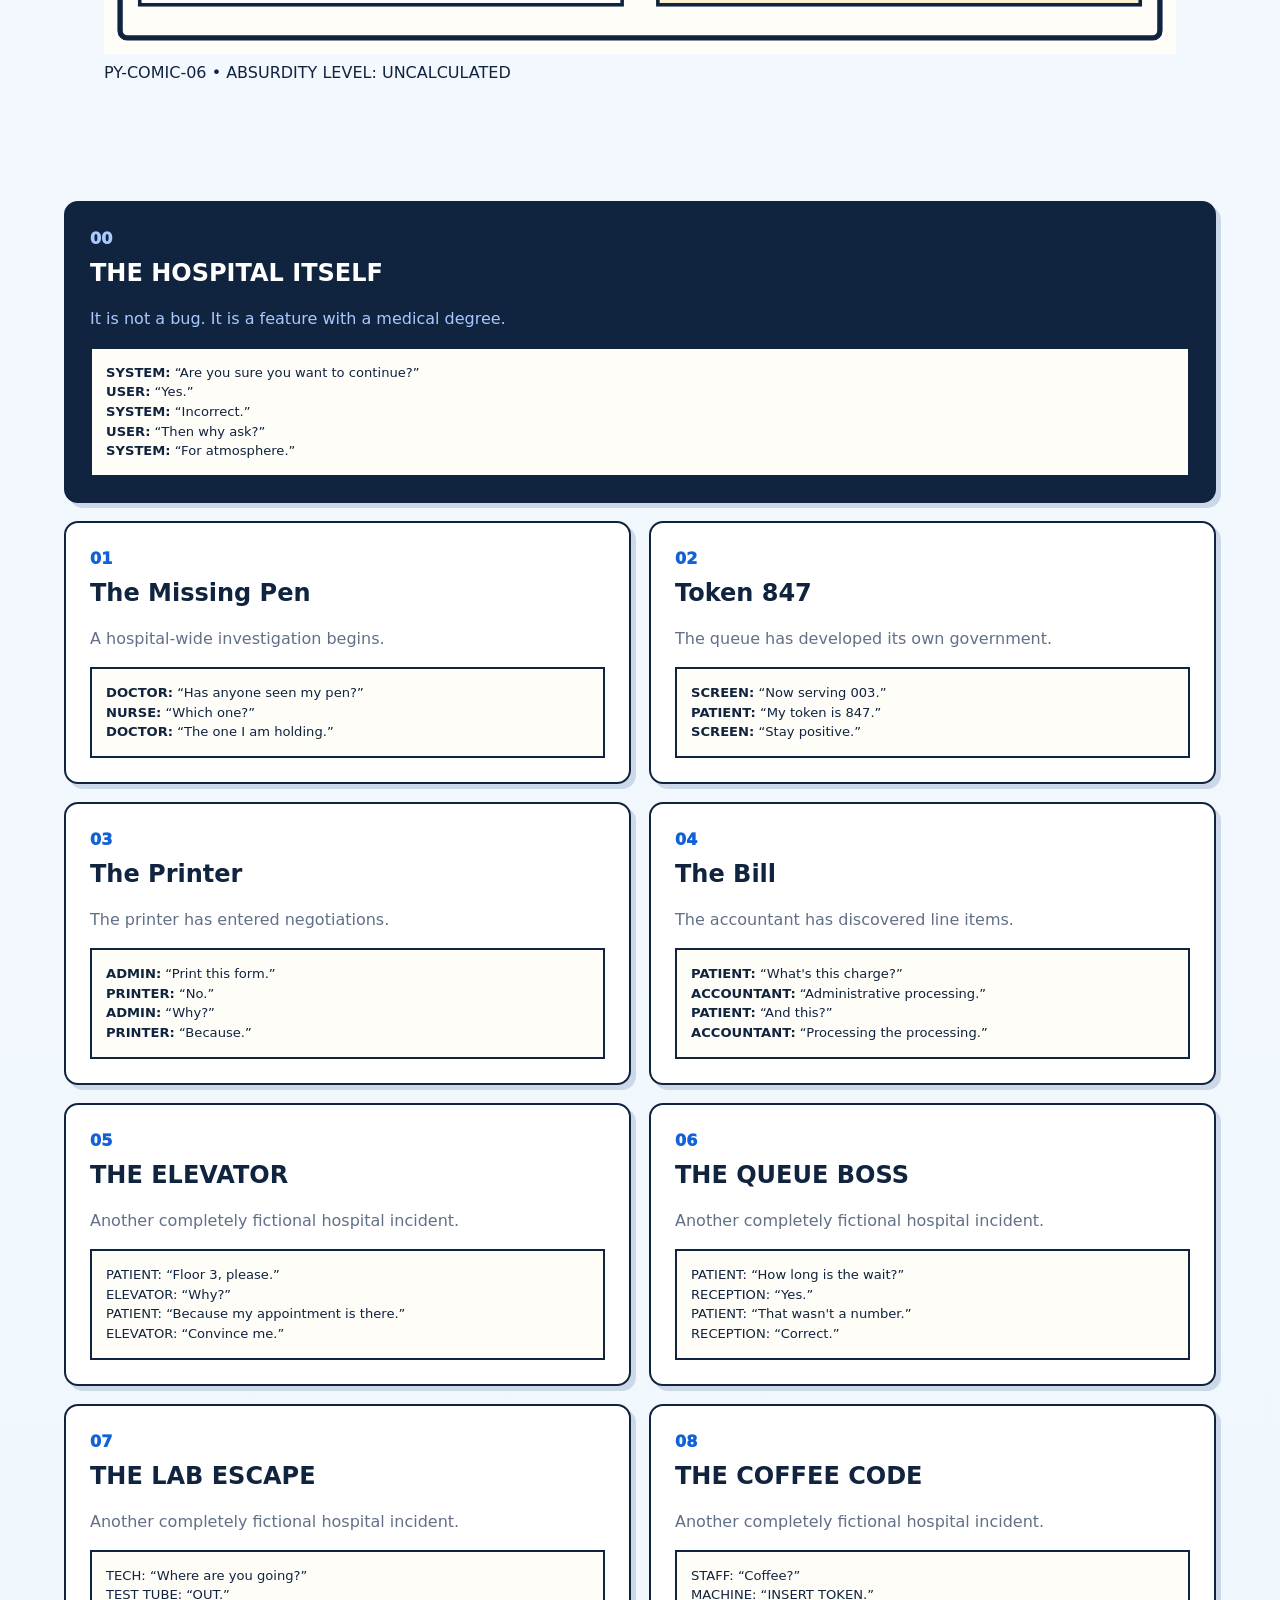
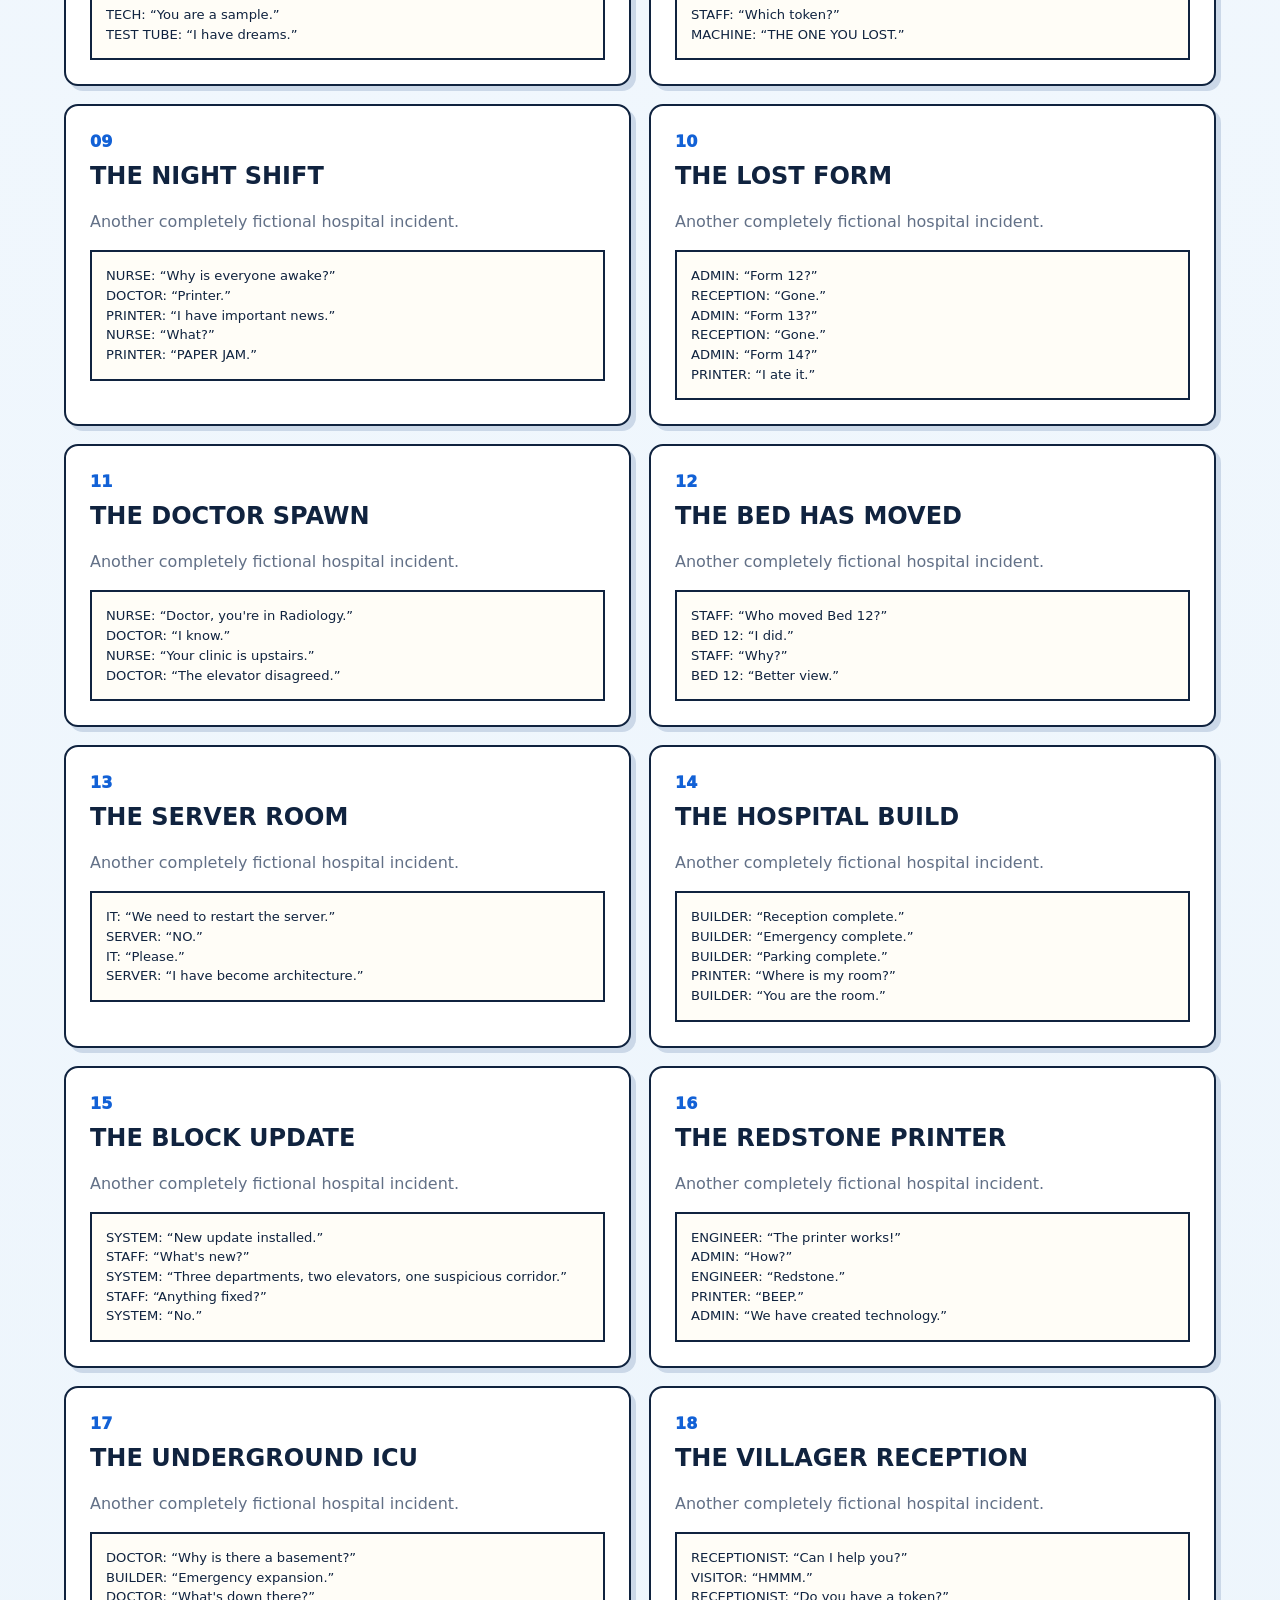
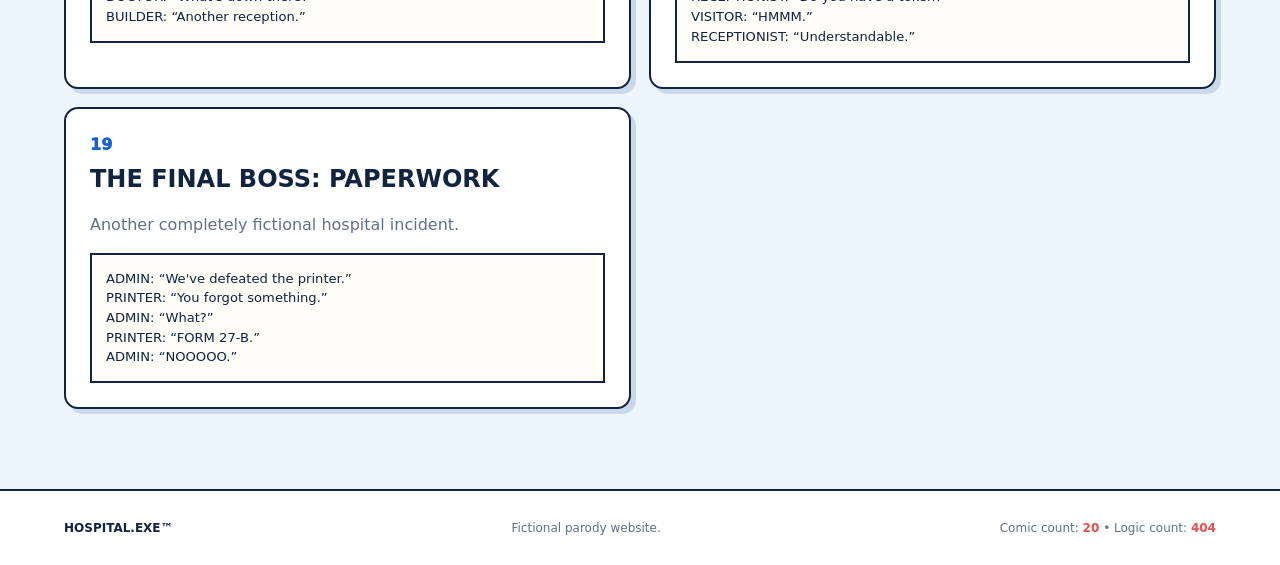
==== commit 84d1eaca: "Show Python-generated comic artwork" ====
--- a/comics.html
+++ b/comics.html
@@ -4,7 +4,9 @@
 <div class="top-alert">COMIC ARCHIVE • FICTIONAL PARODY</div>
 <header class="site-header"><a class="brand" href="index.html"><img class="brand-logo" src="assets/logo.svg" alt="HOSPITAL.EXE logo"><span>HOSPITAL<span class="exe">.EXE</span><small>Healthcare has encountered an unexpected error.</small></span></a><button class="menu-toggle" aria-label="Open menu">☰</button><nav><a href="index.html">Home</a><a href="facilities.html">Facilities</a><a href="doctors.html">Doctors</a><a class="active" href="comics.html">Comics</a></nav></header>
 <main><section class="page-hero"><p class="eyebrow">COMIC ARCHIVE</p><h1>The hospital is serious.<br><em>The comics are not.</em></h1><p>A growing collection of short fictional strips about facilities, staff, patients, paperwork, printers, and other hospital mysteries.</p></section>
-<section class="section archive-grid"><div class="archive-card mega"><span>00</span><h2>THE HOSPITAL ITSELF</h2><p>It is not a bug. It is a feature with a medical degree.</p><div class="mini-strip"><b>SYSTEM:</b> “Are you sure you want to continue?”<br><b>USER:</b> “Yes.”<br><b>SYSTEM:</b> “Incorrect.”<br><b>USER:</b> “Then why ask?”<br><b>SYSTEM:</b> “For atmosphere.”</div></div>
+<section class="section generated-comics"><div class="section-head"><div><p class="eyebrow">PYTHON COMIC ENGINE</p><h2>Absurdity, rendered.</h2></div><span class="sticker">GENERATED SVG • NO PHOTOS</span></div><p class="generator-note">These comic strips are generated as original SVG artwork by the Python generator in <code>tools/generate_comics.py</code>. Every panel is fictional. The hospital has been warned.</p><div class="generated-grid">
+<figure class="generated-comic"><img src="assets/comics/01.svg" alt="Python-generated absurd hospital comic 1" loading="lazy"><figcaption>PY-COMIC-01 • ABSURDITY LEVEL: UNCALCULATED</figcaption></figure><figure class="generated-comic"><img src="assets/comics/02.svg" alt="Python-generated absurd hospital comic 2" loading="lazy"><figcaption>PY-COMIC-02 • ABSURDITY LEVEL: UNCALCULATED</figcaption></figure><figure class="generated-comic"><img src="assets/comics/03.svg" alt="Python-generated absurd hospital comic 3" loading="lazy"><figcaption>PY-COMIC-03 • ABSURDITY LEVEL: UNCALCULATED</figcaption></figure><figure class="generated-comic"><img src="assets/comics/04.svg" alt="Python-generated absurd hospital comic 4" loading="lazy"><figcaption>PY-COMIC-04 • ABSURDITY LEVEL: UNCALCULATED</figcaption></figure><figure class="generated-comic"><img src="assets/comics/05.svg" alt="Python-generated absurd hospital comic 5" loading="lazy"><figcaption>PY-COMIC-05 • ABSURDITY LEVEL: UNCALCULATED</figcaption></figure><figure class="generated-comic"><img src="assets/comics/06.svg" alt="Python-generated absurd hospital comic 6" loading="lazy"><figcaption>PY-COMIC-06 • ABSURDITY LEVEL: UNCALCULATED</figcaption></figure>
+</div></section><section class="section archive-grid"><div class="archive-card mega"><span>00</span><h2>THE HOSPITAL ITSELF</h2><p>It is not a bug. It is a feature with a medical degree.</p><div class="mini-strip"><b>SYSTEM:</b> “Are you sure you want to continue?”<br><b>USER:</b> “Yes.”<br><b>SYSTEM:</b> “Incorrect.”<br><b>USER:</b> “Then why ask?”<br><b>SYSTEM:</b> “For atmosphere.”</div></div>
 <div class="archive-card"><span>01</span><h2>The Missing Pen</h2><p>A hospital-wide investigation begins.</p><div class="mini-strip"><b>DOCTOR:</b> “Has anyone seen my pen?”<br><b>NURSE:</b> “Which one?”<br><b>DOCTOR:</b> “The one I am holding.”</div></div>
 <div class="archive-card"><span>02</span><h2>Token 847</h2><p>The queue has developed its own government.</p><div class="mini-strip"><b>SCREEN:</b> “Now serving 003.”<br><b>PATIENT:</b> “My token is 847.”<br><b>SCREEN:</b> “Stay positive.”</div></div>
 <div class="archive-card"><span>03</span><h2>The Printer</h2><p>The printer has entered negotiations.</p><div class="mini-strip"><b>ADMIN:</b> “Print this form.”<br><b>PRINTER:</b> “No.”<br><b>ADMIN:</b> “Why?”<br><b>PRINTER:</b> “Because.”</div></div>
--- a/css/style.css
+++ b/css/style.css
@@ -1,4 +1,5 @@
-:root{--ink:#10233f;--blue:#1261d6;--pale:#eef6ff;--paper:#fffdf7;--red:#e94d4d;--line:#10233f;--muted:#627087;--shadow:8px 8px 0 #10233f}*{box-sizing:border-box}html{scroll-behavior:smooth}body{margin:0;color:var(--ink);font-family:Inter,ui-sans-serif,system-ui,-apple-system,BlinkMacSystemFont,"Segoe UI",sans-serif;background:linear-gradient(180deg,#f7fbff,#edf5fc);line-height:1.5}.top-alert{background:#10233f;color:#fff;text-align:center;padding:8px;font-size:.72rem;letter-spacing:.13em;font-weight:800}.site-header{position:sticky;top:0;z-index:20;display:flex;align-items:center;justify-content:space-between;gap:24px;padding:16px 5vw;background:rgba(255,255,255,.94);backdrop-filter:blur(14px);border-bottom:2px solid var(--line)}.brand{display:flex;gap:10px;align-items:center;color:inherit;text-decoration:none;font-weight:950;letter-spacing:-.04em}.brand-mark{display:grid;place-items:center;width:38px;height:38px;border-radius:10px;background:var(--blue);color:white;font-size:25px;box-shadow:3px 3px 0 var(--ink)}.brand .exe{color:var(--blue)}.brand small{display:block;color:var(--muted);font-size:.6rem;letter-spacing:.01em;font-weight:700}.site-header nav{display:flex;gap:5px}.site-header nav a{color:var(--ink);text-decoration:none;padding:9px 12px;border-radius:8px;font-size:.86rem;font-weight:800}.site-header nav a:hover,.site-header nav a.active{background:var(--pale);color:var(--blue)}.menu-toggle{display:none;background:none;border:0;font-size:24px}.hero,.section,.page-hero{width:min(1160px,90%);margin:auto}.hero{min-height:650px;display:grid;grid-template-columns:1fr 1fr;gap:55px;align-items:center;padding:80px 0}.eyebrow{margin:0 0 10px;color:var(--blue);font-size:.72rem;letter-spacing:.15em;font-weight:950}.hero h1,.page-hero h1{font-size:clamp(3rem,6vw,6rem);line-height:.94;letter-spacing:-.07em;margin:0 0 24px}.hero h1 em,.page-hero h1 em{font-style:normal;color:var(--blue)}.hero p,.page-hero>p{color:var(--muted);max-width:650px;font-size:1.05rem}.hero-actions{display:flex;gap:12px;flex-wrap:wrap;margin-top:28px}.button{display:inline-flex;align-items:center;justify-content:center;border:2px solid var(--line);background:#fff;color:var(--ink);text-decoration:none;padding:11px 17px;border-radius:9px;font-weight:900;cursor:pointer;box-shadow:3px 3px 0 var(--ink);transition:.15s}.button:hover{transform:translate(2px,2px);box-shadow:1px 1px 0 var(--ink)}.button.primary{background:var(--blue);color:#fff}.comic-paper{background:var(--paper);border:3px solid var(--line);padding:14px;box-shadow:var(--shadow);transform:rotate(1deg)}.comic-caption,.comic-title{font-weight:950;letter-spacing:.08em;text-transform:uppercase;text-align:center;padding:9px;border-bottom:2px solid var(--line);margin-bottom:10px}.panel-row,.comic-grid{display:grid;gap:8px}.panel-row{grid-template-columns:1fr 1fr}.comic-grid.four{grid-template-columns:repeat(4,1fr)}.panel{position:relative;min-height:180px;padding:15px;background:#fff;border:2px solid var(--line);display:flex;flex-direction:column;justify-content:center}.panel-no{position:absolute;top:6px;right:7px;font-size:.65rem;font-weight:900;color:var(--muted)}.panel .character{font-size:3rem;text-align:center;margin-bottom:7px}.panel strong{font-size:.72rem;letter-spacing:.1em}.panel p{margin:5px 0;font-weight:750}.panel.punch{background:#fff2cf}.sound{font-weight:1000;font-size:1.35rem;color:var(--red);transform:rotate(-4deg);margin:10px 0}.speech{margin-top:9px;padding:7px 10px;border:2px solid var(--line);border-radius:50%;background:#fff;font-weight:900}.intro{display:grid;grid-template-columns:1.2fr 1fr;gap:70px;padding:70px 0}.intro h2,.section-head h2{font-size:clamp(2rem,4vw,3.7rem);line-height:1;letter-spacing:-.05em;margin:0}.intro>p{color:var(--muted);font-size:1.05rem}.section{padding:50px 0}.section-head{display:flex;justify-content:space-between;align-items:end;margin-bottom:25px}.text-link,.mini-link{color:var(--blue);font-weight:900;text-decoration:none}.card-grid,.doctor-grid,.archive-grid{display:grid;grid-template-columns:repeat(3,1fr);gap:18px}.facility-card,.doctor-card,.archive-card{display:block;text-decoration:none;color:inherit;background:#fff;border:2px solid var(--line);border-radius:14px;padding:24px;box-shadow:5px 5px 0 #cbd8e8;transition:.2s}.facility-card:hover,.doctor-card:hover,.archive-card:hover{transform:translateY(-5px);box-shadow:7px 8px 0 #cbd8e8}.facility-icon{font-size:3rem}.facility-card h3{font-size:1.6rem;margin:8px 0}.facility-card p{color:var(--muted)}.chaos-section{padding-bottom:90px}.chaos-box{display:flex;justify-content:space-between;gap:20px;align-items:center;background:#10233f;color:#fff;border-radius:18px;padding:30px}.chaos-box .eyebrow{color:#82b4ff}.chaos-box h2{margin:0;font-size:2rem}.chaos-box p{color:#b7c6da}.status-grid{display:grid;grid-template-columns:repeat(4,1fr);margin-top:12px;gap:10px}.status-grid div{padding:16px;background:#fff;border:2px solid var(--line);display:flex;justify-content:space-between;gap:10px;font-size:.8rem}.status-grid b{color:var(--blue)}.status-grid .danger{color:var(--red)}.page-hero{padding:100px 0 70px}.comic-list{padding-top:0}.facility-strip{margin-bottom:75px}.strip-heading{display:flex;gap:18px;align-items:start;margin-bottom:18px}.strip-heading>span{font-size:3rem}.strip-heading h2{margin:0;font-size:2.5rem;letter-spacing:-.05em}.strip-heading p:last-child{color:var(--muted);margin-top:5px}.facility-note{margin-top:14px;color:var(--muted);font-size:.9rem}.facility-note span{color:var(--red);font-weight:900}.doctor-head{display:flex;gap:15px;align-items:center}.doctor-avatar{font-size:3.2rem}.doctor-card h2{margin:0}.doctor-card .doctor-head p:last-child{color:var(--muted);margin:3px 0}.mini-comic{margin:20px 0;padding:12px;background:var(--paper);border:2px solid var(--line);display:grid;gap:5px;font-size:.82rem}.mini-comic div{padding:8px;border-bottom:1px solid #ccd6e3}.mini-comic div:last-child{border:0;background:#fff2cf}.archive-card>span{font-weight:950;color:var(--blue)}.archive-card h2{margin:4px 0}.archive-card>p{color:var(--muted)}.mini-strip{background:var(--paper);border:2px solid var(--line);padding:14px;font-size:.82rem}.archive-card{display:block}.archive-grid{grid-template-columns:repeat(2,1fr)}footer{margin-top:30px;padding:28px 5vw;border-top:2px solid var(--line);display:flex;justify-content:space-between;gap:15px;flex-wrap:wrap;font-size:.75rem;color:var(--muted);background:#fff}footer strong{color:var(--ink)}footer b{color:var(--red)}@media(max-width:850px){.site-header nav{display:none}.menu-toggle{display:block}.site-header nav.open{display:flex;position:absolute;top:73px;left:0;right:0;background:#fff;padding:12px 5vw;border-bottom:2px solid var(--line);flex-direction:column}.hero{grid-template-columns:1fr;padding:55px 0}.hero-comic{order:-1}.intro{grid-template-columns:1fr;gap:20px}.card-grid,.doctor-grid{grid-template-columns:1fr}.comic-grid.four{grid-template-columns:1fr 1fr}.page-hero{padding:65px 0 45px}.chaos-box{flex-direction:column;align-items:flex-start}.status-grid{grid-template-columns:1fr 1fr}}@media(max-width:520px){.comic-grid.four,.panel-row,.archive-grid{grid-template-columns:1fr}.hero h1,.page-hero h1{font-size:3.1rem}.site-header{padding:12px 5vw}.brand small{display:none}.panel{min-height:145px}.status-grid{grid-template-columns:1fr}footer{flex-direction:column}}.warning-tape{border:3px dashed var(--red);background:#fff2cf;padding:12px 16px;font-weight:1000;letter-spacing:.08em;transform:rotate(-1deg);box-shadow:5px 5px 0 var(--ink)}.facility-intro{padding-top:0}.absurd-zone{padding-top:30px}.sticker{display:inline-block;border:3px solid var(--ink);background:#fff2cf;padding:12px;font-weight:1000;transform:rotate(4deg);box-shadow:4px 4px 0 var(--ink)}.absurd-grid{display:grid;grid-template-columns:repeat(4,1fr);gap:14px}.absurd-card{background:#fff;border:3px solid var(--ink);padding:22px;box-shadow:6px 6px 0 var(--ink);min-height:240px}.absurd-card.tilt{transform:rotate(-1.5deg)}.absurd-card:nth-child(3){transform:rotate(1.5deg)}.giant{font-size:3.2rem}.absurd-card h3{margin:10px 0 5px;font-size:1.25rem}.absurd-card p{color:var(--muted)}.absurd-card b{font-size:.68rem;color:var(--red);letter-spacing:.08em}.archive-card.mega{grid-column:1/-1;background:#10233f;color:#fff}.archive-card.mega>span,.archive-card.mega>p{color:#a9caff}.archive-card.mega .mini-strip{color:var(--ink)}@media(max-width:850px){.absurd-grid{grid-template-columns:1fr 1fr}}@media(max-width:520px){.absurd-grid{grid-template-columns:1fr}.sticker{display:none}}
+:root{--ink:#10233f;--blue:#1261d6;--pale:#eef6ff;--paper:#fffdf7;--red:#e94d4d;--line:#10233f;--muted:#627087;--shadow:8px 8px 0 #10233f}*{box-sizing:border-box}html{scroll-behavior:smooth}body{margin:0;color:var(--ink);font-family:Inter,ui-sans-serif,system-ui,-apple-system,BlinkMacSystemFont,"Segoe UI",sans-serif;background:linear-gradient(180deg,#f7fbff,#edf5fc);line-height:1.5}.top-alert{background:#10233f;color:#fff;text-align:center;padding:8px;font-size:.72rem;letter-spacing:.13em;font-weight:800}.site-header{position:sticky;top:0;z-index:20;display:flex;align-items:center;justify-content:space-between;gap:24px;padding:16px 5vw;background:rgba(255,255,255,.94);backdrop-filter:blur(14px);border-bottom:2px solid var(--line)}.brand-logo{width:42px;height:42px;display:block;flex:0 0 42px;border-radius:11px;box-shadow:3px 3px 0 var(--ink)}.brand{display:flex;gap:10px;align-items:center;color:inherit;text-decoration:none;font-weight:950;letter-spacing:-.04em}.brand-mark{display:grid;place-items:center;width:38px;height:38px;border-radius:10px;background:var(--blue);color:white;font-size:25px;box-shadow:3px 3px 0 var(--ink)}.brand .exe{color:var(--blue)}.brand small{display:block;color:var(--muted);font-size:.6rem;letter-spacing:.01em;font-weight:700}.site-header nav{display:flex;gap:5px}.site-header nav a{color:var(--ink);text-decoration:none;padding:9px 12px;border-radius:8px;font-size:.86rem;font-weight:800}.site-header nav a:hover,.site-header nav a.active{background:var(--pale);color:var(--blue)}.menu-toggle{display:none;background:none;border:0;font-size:24px}.hero,.section,.page-hero{width:min(1160px,90%);margin:auto}.hero{min-height:650px;display:grid;grid-template-columns:1fr 1fr;gap:55px;align-items:center;padding:80px 0}.eyebrow{margin:0 0 10px;color:var(--blue);font-size:.72rem;letter-spacing:.15em;font-weight:950}.hero h1,.page-hero h1{font-size:clamp(3rem,6vw,6rem);line-height:.94;letter-spacing:-.07em;margin:0 0 24px}.hero h1 em,.page-hero h1 em{font-style:normal;color:var(--blue)}.hero p,.page-hero>p{color:var(--muted);max-width:650px;font-size:1.05rem}.hero-actions{display:flex;gap:12px;flex-wrap:wrap;margin-top:28px}.button{display:inline-flex;align-items:center;justify-content:center;border:2px solid var(--line);background:#fff;color:var(--ink);text-decoration:none;padding:11px 17px;border-radius:9px;font-weight:900;cursor:pointer;box-shadow:3px 3px 0 var(--ink);transition:.15s}.button:hover{transform:translate(2px,2px);box-shadow:1px 1px 0 var(--ink)}.button.primary{background:var(--blue);color:#fff}.comic-paper{background:var(--paper);border:3px solid var(--line);padding:14px;box-shadow:var(--shadow);transform:rotate(1deg)}.comic-caption,.comic-title{font-weight:950;letter-spacing:.08em;text-transform:uppercase;text-align:center;padding:9px;border-bottom:2px solid var(--line);margin-bottom:10px}.panel-row,.comic-grid{display:grid;gap:8px}.panel-row{grid-template-columns:1fr 1fr}.comic-grid.four{grid-template-columns:repeat(4,1fr)}.panel{position:relative;min-height:180px;padding:15px;background:#fff;border:2px solid var(--line);display:flex;flex-direction:column;justify-content:center}.panel-no{position:absolute;top:6px;right:7px;font-size:.65rem;font-weight:900;color:var(--muted)}.panel .character{font-size:3rem;text-align:center;margin-bottom:7px}.panel strong{font-size:.72rem;letter-spacing:.1em}.panel p{margin:5px 0;font-weight:750}.panel.punch{background:#fff2cf}.sound{font-weight:1000;font-size:1.35rem;color:var(--red);transform:rotate(-4deg);margin:10px 0}.speech{margin-top:9px;padding:7px 10px;border:2px solid var(--line);border-radius:50%;background:#fff;font-weight:900}.intro{display:grid;grid-template-columns:1.2fr 1fr;gap:70px;padding:70px 0}.intro h2,.section-head h2{font-size:clamp(2rem,4vw,3.7rem);line-height:1;letter-spacing:-.05em;margin:0}.intro>p{color:var(--muted);font-size:1.05rem}.section{padding:50px 0}.section-head{display:flex;justify-content:space-between;align-items:end;margin-bottom:25px}.text-link,.mini-link{color:var(--blue);font-weight:900;text-decoration:none}.card-grid,.doctor-grid,.archive-grid{display:grid;grid-template-columns:repeat(3,1fr);gap:18px}.facility-card,.doctor-card,.archive-card{display:block;text-decoration:none;color:inherit;background:#fff;border:2px solid var(--line);border-radius:14px;padding:24px;box-shadow:5px 5px 0 #cbd8e8;transition:.2s}.facility-card:hover,.doctor-card:hover,.archive-card:hover{transform:translateY(-5px);box-shadow:7px 8px 0 #cbd8e8}.facility-icon{font-size:3rem}.facility-card h3{font-size:1.6rem;margin:8px 0}.facility-card p{color:var(--muted)}.chaos-section{padding-bottom:90px}.chaos-box{display:flex;justify-content:space-between;gap:20px;align-items:center;background:#10233f;color:#fff;border-radius:18px;padding:30px}.chaos-box .eyebrow{color:#82b4ff}.chaos-box h2{margin:0;font-size:2rem}.chaos-box p{color:#b7c6da}.status-grid{display:grid;grid-template-columns:repeat(4,1fr);margin-top:12px;gap:10px}.status-grid div{padding:16px;background:#fff;border:2px solid var(--line);display:flex;justify-content:space-between;gap:10px;font-size:.8rem}.status-grid b{color:var(--blue)}.status-grid .danger{color:var(--red)}.page-hero{padding:100px 0 70px}.comic-list{padding-top:0}.facility-strip{margin-bottom:75px}.strip-heading{display:flex;gap:18px;align-items:start;margin-bottom:18px}.strip-heading>span{font-size:3rem}.strip-heading h2{margin:0;font-size:2.5rem;letter-spacing:-.05em}.strip-heading p:last-child{color:var(--muted);margin-top:5px}.facility-note{margin-top:14px;color:var(--muted);font-size:.9rem}.facility-note span{color:var(--red);font-weight:900}.doctor-head{display:flex;gap:15px;align-items:center}.doctor-avatar{font-size:3.2rem}.doctor-card h2{margin:0}.doctor-card .doctor-head p:last-child{color:var(--muted);margin:3px 0}.mini-comic{margin:20px 0;padding:12px;background:var(--paper);border:2px solid var(--line);display:grid;gap:5px;font-size:.82rem}.mini-comic div{padding:8px;border-bottom:1px solid #ccd6e3}.mini-comic div:last-child{border:0;background:#fff2cf}.archive-card>span{font-weight:950;color:var(--blue)}.archive-card h2{margin:4px 0}.archive-card>p{color:var(--muted)}.mini-strip{background:var(--paper);border:2px solid var(--line);padding:14px;font-size:.82rem}.archive-card{display:block}.archive-grid{grid-template-columns:repeat(2,1fr)}footer{margin-top:30px;padding:28px 5vw;border-top:2px solid var(--line);display:flex;justify-content:space-between;gap:15px;flex-wrap:wrap;font-size:.75rem;color:var(--muted);background:#fff}footer strong{color:var(--ink)}footer b{color:var(--red)}@media(max-width:850px){.site-header nav{display:none}.menu-toggle{display:block}.site-header nav.open{display:flex;position:absolute;top:73px;left:0;right:0;background:#fff;padding:12px 5vw;border-bottom:2px solid var(--line);flex-direction:column}.hero{grid-template-columns:1fr;padding:55px 0}.hero-comic{order:-1}.intro{grid-template-columns:1fr;gap:20px}.card-grid,.doctor-grid{grid-template-columns:1fr}.comic-grid.four{grid-template-columns:1fr 1fr}.page-hero{padding:65px 0 45px}.chaos-box{flex-direction:column;align-items:flex-start}.status-grid{grid-template-columns:1fr 1fr}}@media(max-width:520px){.comic-grid.four,.panel-row,.archive-grid{grid-template-columns:1fr}.hero h1,.page-hero h1{font-size:3.1rem}.site-header{padding:12px 5vw}.brand small{display:none}.panel{min-height:145px}.status-grid{grid-template-columns:1fr}footer{flex-direction:column}}.warning-tape{border:3px dashed var(--red);background:#fff2cf;padding:12px 16px;font-weight:1000;letter-spacing:.08em;transform:rotate(-1deg);box-shadow:5px 5px 0 var(--ink)}.facility-intro{padding-top:0}.absurd-zone{padding-top:30px}.sticker{display:inline-block;border:3px solid var(--ink);background:#fff2cf;padding:12px;font-weight:1000;transform:rotate(4deg);box-shadow:4px 4px 0 var(--ink)}.absurd-grid{display:grid;grid-template-columns:repeat(4,1fr);gap:14px}.absurd-card{background:#fff;border:3px solid var(--ink);padding:22px;box-shadow:6px 6px 0 var(--ink);min-height:240px}.absurd-card.tilt{transform:rotate(-1.5deg)}.absurd-card:nth-child(3){transform:rotate(1.5deg)}.giant{font-size:3.2rem}.absurd-card h3{margin:10px 0 5px;font-size:1.25rem}.absurd-card p{color:var(--muted)}.absurd-card b{font-size:.68rem;color:var(--red);letter-spacing:.08em}.archive-card.mega{grid-column:1/-1;background:#10233f;color:#fff}.archive-card.mega>span,.archive-card.mega>p{color:#a9caff}.archive-card.mega .mini-strip{color:var(--ink)}@media(max-width:850px){.absurd-grid{grid-template-columns:1fr 1fr}}@media(max-width:520px){.absurd-grid{grid-template-columns:1fr}.sticker{display:none}}
 .command-center{padding-top:20px}.control-grid{display:grid;grid-template-columns:repeat(4,1fr);gap:14px}.control-tile{text-align:left;border:3px solid var(--ink);background:#fff;padding:20px;min-height:180px;box-shadow:5px 5px 0 var(--ink);cursor:pointer;transition:.15s}.control-tile:hover{transform:translate(3px,3px);box-shadow:2px 2px 0 var(--ink)}.control-tile span{display:block;font-size:2.5rem;margin-bottom:14px}.control-tile b{display:block;font-size:1.05rem}.control-tile small{display:block;color:var(--muted);margin-top:7px;line-height:1.35}.queue-console{margin-top:18px;background:#101820;color:#dfffd8;border:3px solid var(--ink);padding:22px;box-shadow:7px 7px 0 var(--ink);font-family:ui-monospace,SFMono-Regular,Consolas,monospace}.console-label{display:block;color:#8fb9ff;font-size:.7rem;letter-spacing:.15em}.queue-console strong{display:block;font-size:2rem;margin:7px 0}.queue-meter{height:14px;background:#25313b;border:2px solid #dfffd8;overflow:hidden}.queue-meter i{display:block;height:100%;width:17%;background:#dfffd8;transition:width .4s}.queue-console p{margin-bottom:0;color:#b8c8b3}.incident-log{border:3px solid var(--ink);background:var(--paper);padding:8px;margin-bottom:18px;box-shadow:6px 6px 0 var(--ink)}.incident-log div{padding:13px;border-bottom:1px dashed #9ba9b9;font-family:ui-monospace,SFMono-Regular,Consolas,monospace;font-size:.82rem}.incident-log div:last-child{border-bottom:0}@media(max-width:850px){.control-grid{grid-template-columns:1fr 1fr}}@media(max-width:520px){.control-grid{grid-template-columns:1fr}.queue-console strong{font-size:1.5rem}}
 
-.live-status{position:relative}.live-dot{font-size:.72rem;font-weight:900;letter-spacing:.12em}.live-dot::first-letter{color:#e33}.live-status-grid{display:grid;grid-template-columns:repeat(4,minmax(0,1fr));gap:14px}.live-card{position:relative;border:2px solid #111;background:#fff;padding:18px;min-height:145px;box-shadow:6px 6px 0 #111}.live-card:nth-child(3n){transform:rotate(-.5deg)}.live-card:nth-child(4n){transform:rotate(.5deg)}.live-number{font:900 .7rem monospace;opacity:.5}.live-card strong{display:block;font-size:1.05rem;margin:8px 0}.live-card b{display:inline-block;font-size:.68rem;letter-spacing:.08em;border:1px solid #111;padding:4px 7px}.live-card p{font-size:.84rem;line-height:1.45;margin-bottom:0}.status-timestamp{font:700 .72rem monospace;opacity:.65;margin-top:22px}.install-app{border:2px solid #111;background:#fff;padding:8px 11px;font:800 .72rem inherit;cursor:pointer}.install-app:hover{transform:translateY(-1px)}@media(max-width:900px){.live-status-grid{grid-template-columns:repeat(2,minmax(0,1fr))}}@media(max-width:560px){.live-status-grid{grid-template-columns:1fr}.live-card{min-height:auto}.install-app{width:100%;margin-top:8px}}+.live-status{position:relative}.live-dot{font-size:.72rem;font-weight:900;letter-spacing:.12em}.live-dot::first-letter{color:#e33}.live-status-grid{display:grid;grid-template-columns:repeat(4,minmax(0,1fr));gap:14px}.live-card{position:relative;border:2px solid #111;background:#fff;padding:18px;min-height:145px;box-shadow:6px 6px 0 #111}.live-card:nth-child(3n){transform:rotate(-.5deg)}.live-card:nth-child(4n){transform:rotate(.5deg)}.live-number{font:900 .7rem monospace;opacity:.5}.live-card strong{display:block;font-size:1.05rem;margin:8px 0}.live-card b{display:inline-block;font-size:.68rem;letter-spacing:.08em;border:1px solid #111;padding:4px 7px}.live-card p{font-size:.84rem;line-height:1.45;margin-bottom:0}.status-timestamp{font:700 .72rem monospace;opacity:.65;margin-top:22px}.install-app{border:2px solid #111;background:#fff;padding:8px 11px;font:800 .72rem inherit;cursor:pointer}.install-app:hover{transform:translateY(-1px)}@media(max-width:900px){.live-status-grid{grid-template-columns:repeat(2,minmax(0,1fr))}}@media(max-width:560px){.live-status-grid{grid-template-columns:1fr}.live-card{min-height:auto}.install-app{width:100%;margin-top:8px}}
+.command-center{padding-top:20px}.control-grid{display:grid;grid-template-columns:repeat(4,1fr);gap:14px}.control-tile{text-align:left;border:3px solid var(--ink);background:#fff;padding:20px;min-height:180px;box-shadow:5px 5px 0 var(--ink);cursor:pointer;transition:.15s;font:inherit;color:inherit}.control-tile:hover{transform:translate(3px,3px);box-shadow:2px 2px 0 var(--ink)}.control-tile span{display:block;font-size:2.5rem;margin-bottom:14px}.control-tile b{display:block;font-size:1.05rem}.control-tile small{display:block;color:var(--muted);margin-top:7px;line-height:1.35}.queue-console{margin-top:18px;background:#101820;color:#dfffd8;border:3px solid var(--ink);padding:22px;box-shadow:7px 7px 0 var(--ink);font-family:ui-monospace,SFMono-Regular,Consolas,monospace}.console-label{display:block;color:#8fb9ff;font-size:.7rem;letter-spacing:.15em}.queue-console strong{display:block;font-size:2rem;margin:7px 0}.queue-meter{height:14px;background:#25313b;border:2px solid #dfffd8;overflow:hidden}.queue-meter i{display:block;height:100%;width:8%;background:#dfffd8;transition:width .4s}.queue-console p{margin-bottom:0;color:#b8c8b3}.brand-logo{object-fit:contain}@media(max-width:850px){.control-grid{grid-template-columns:1fr 1fr}}@media(max-width:520px){.control-grid{grid-template-columns:1fr}.queue-console strong{font-size:1.5rem}}
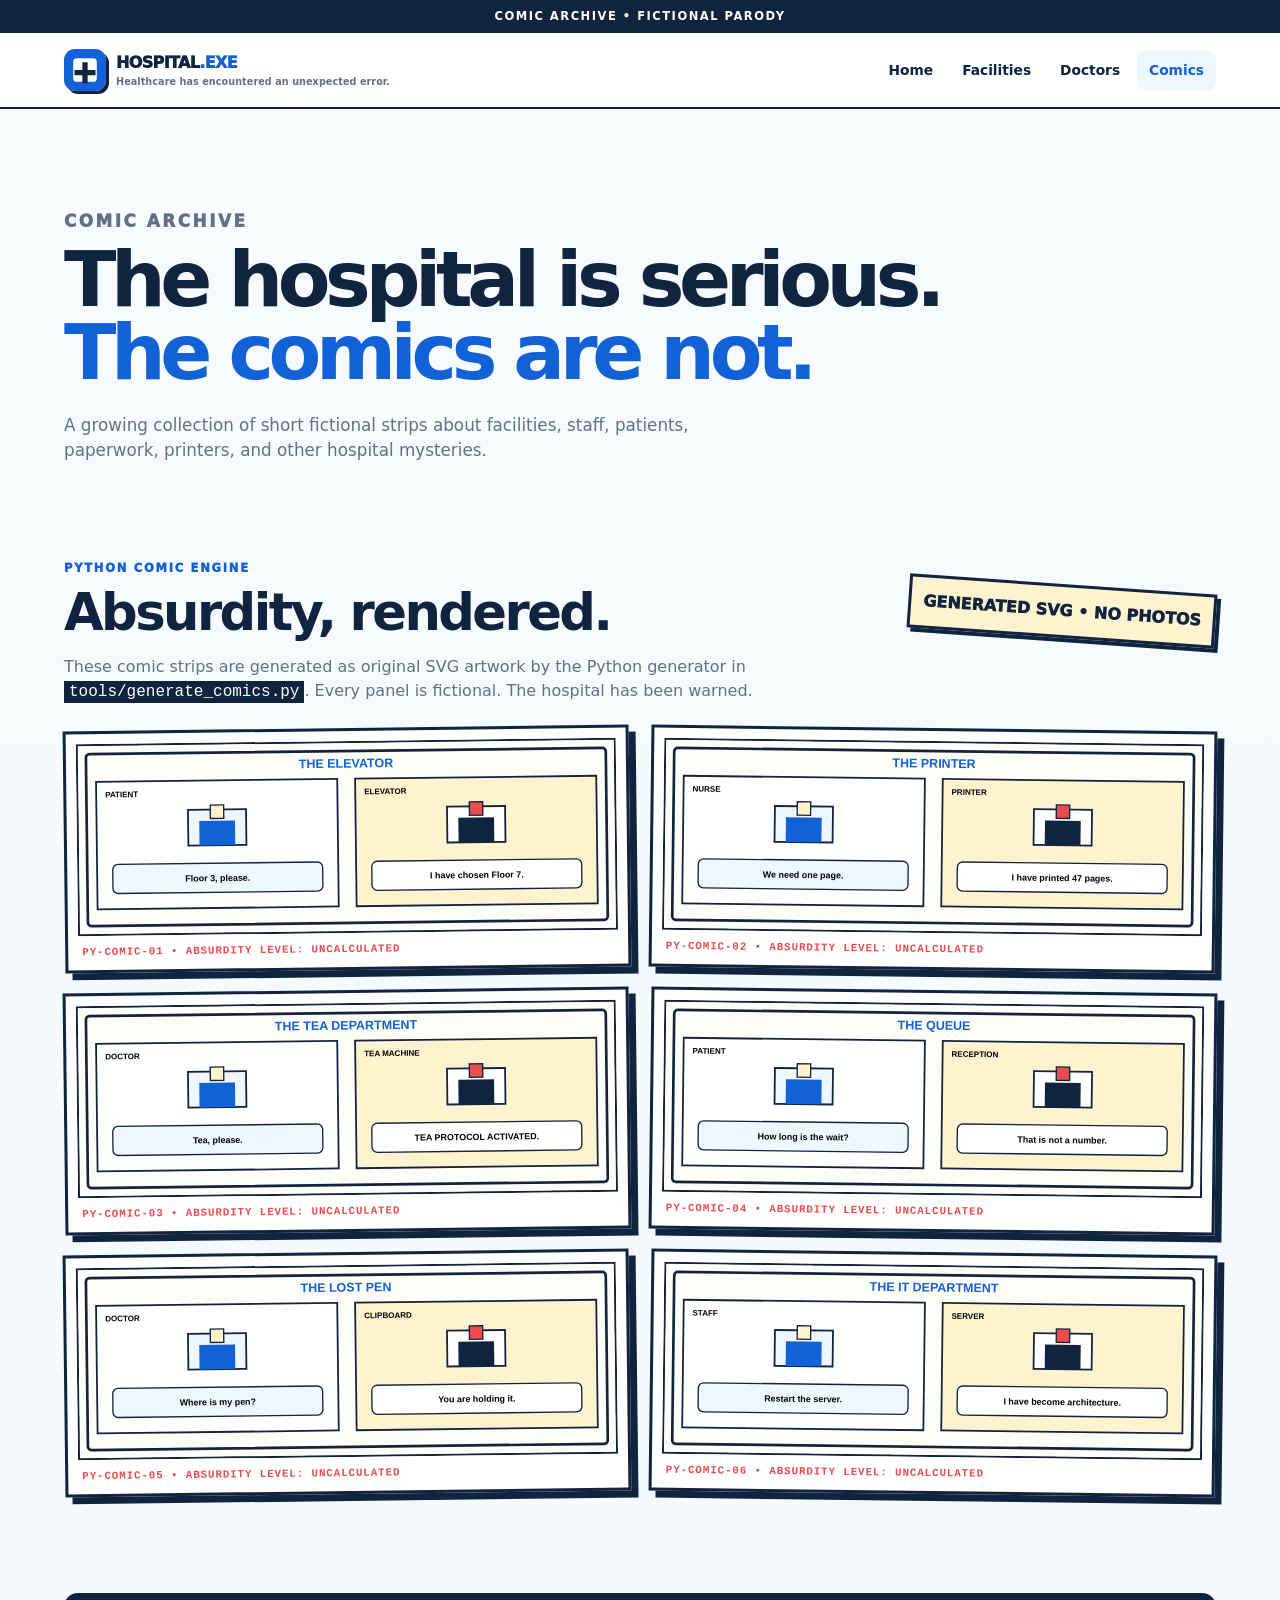
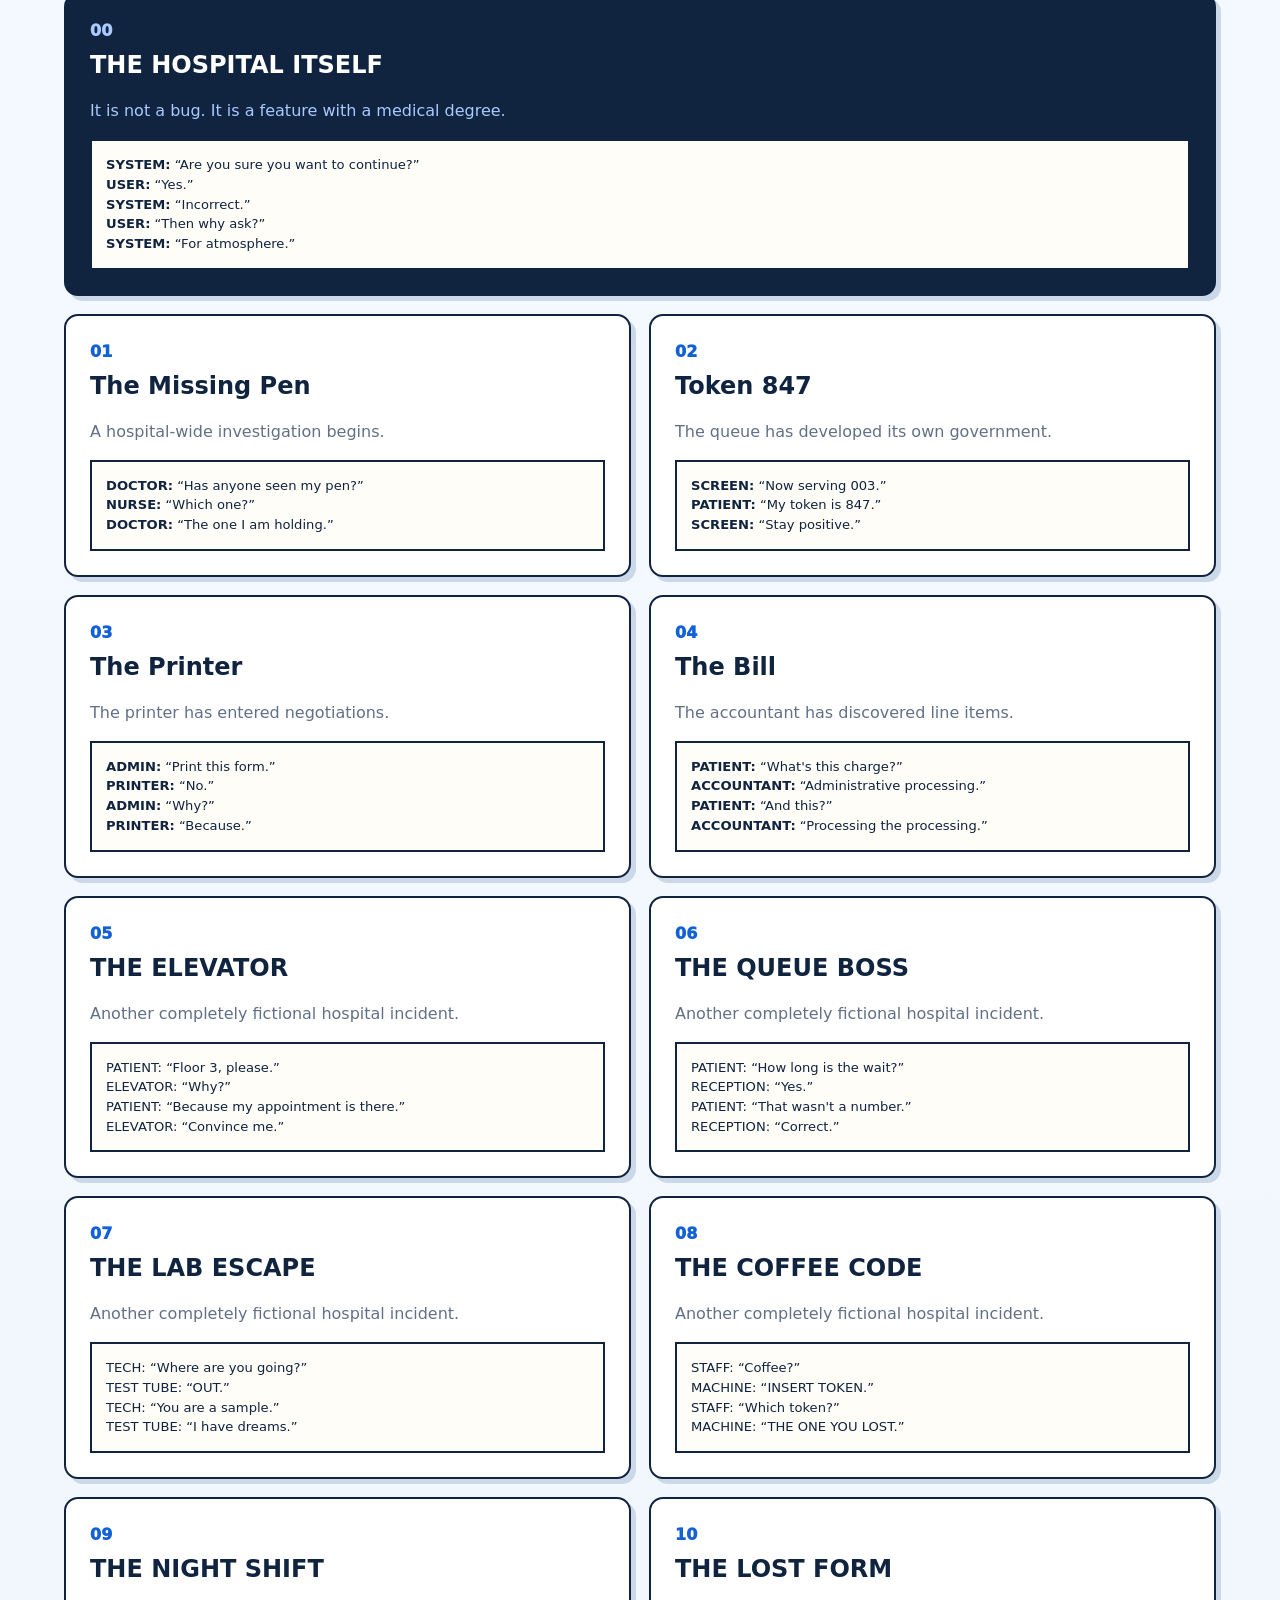
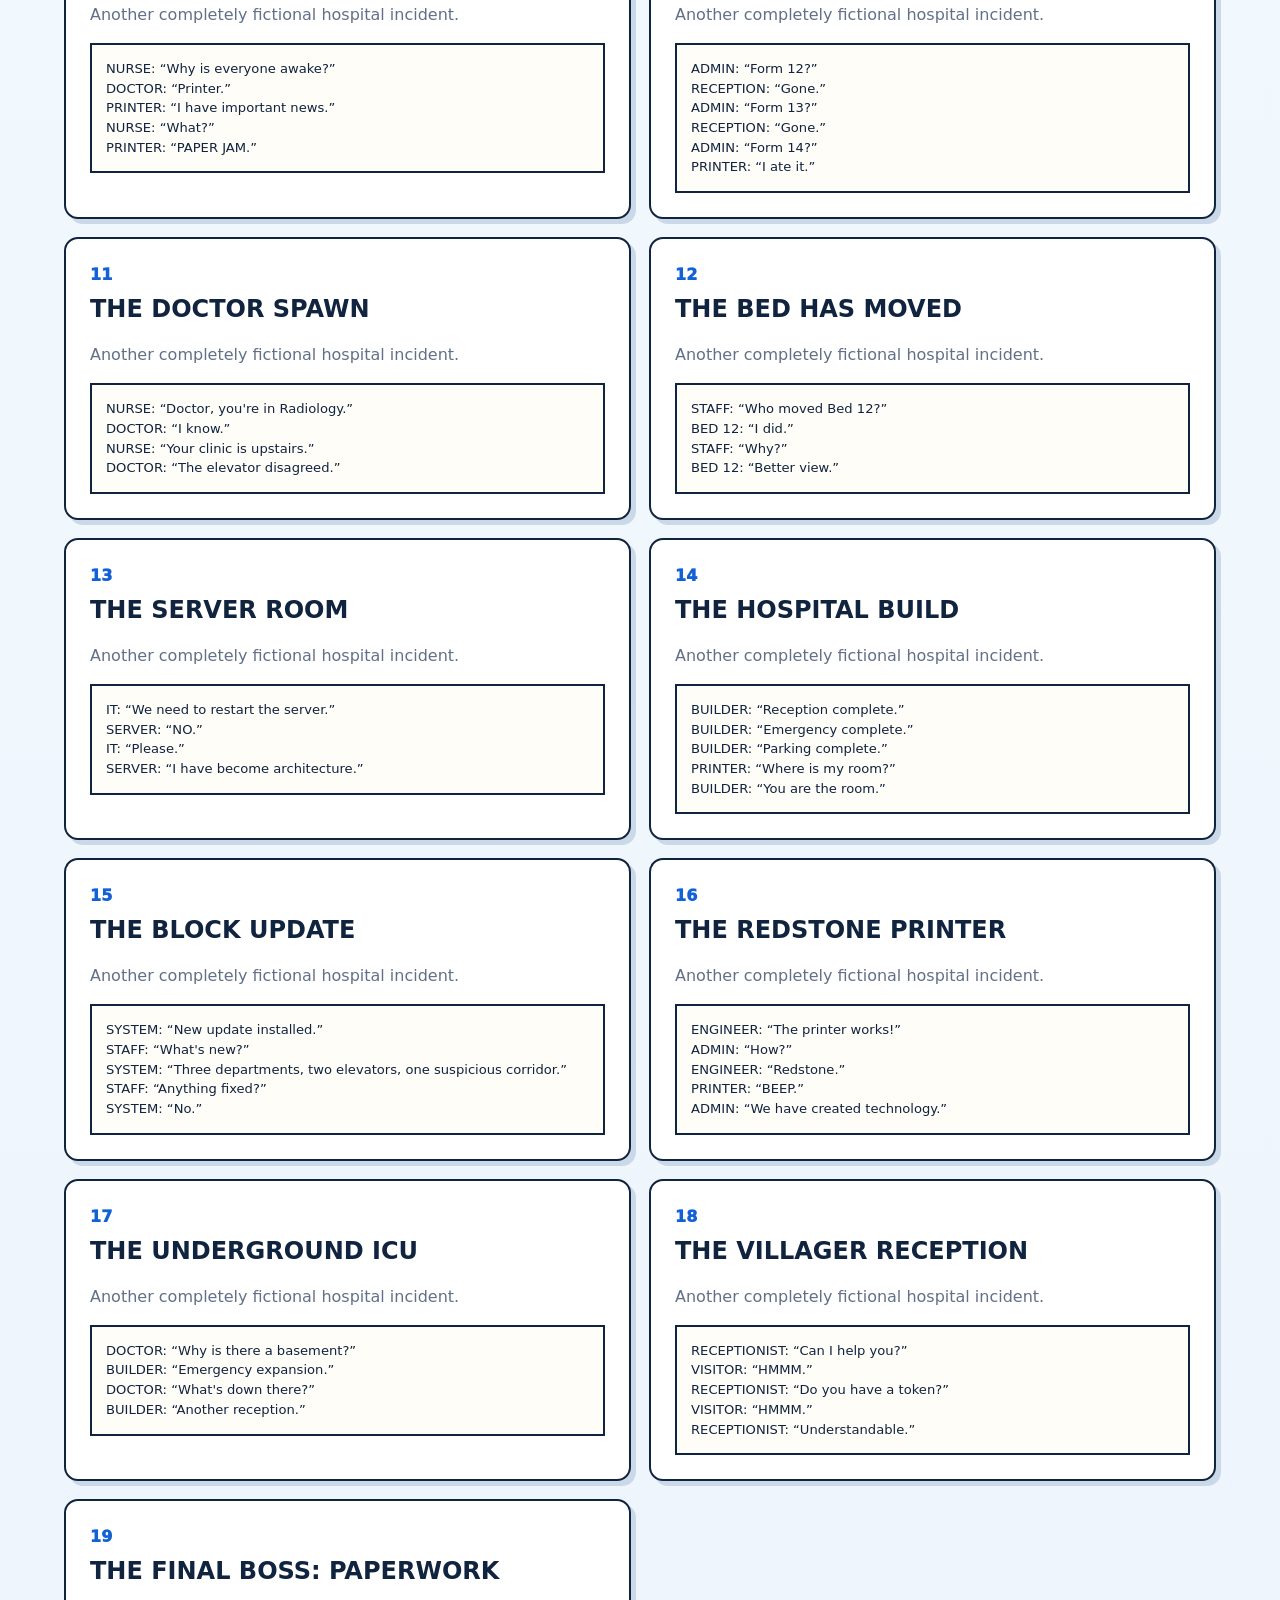
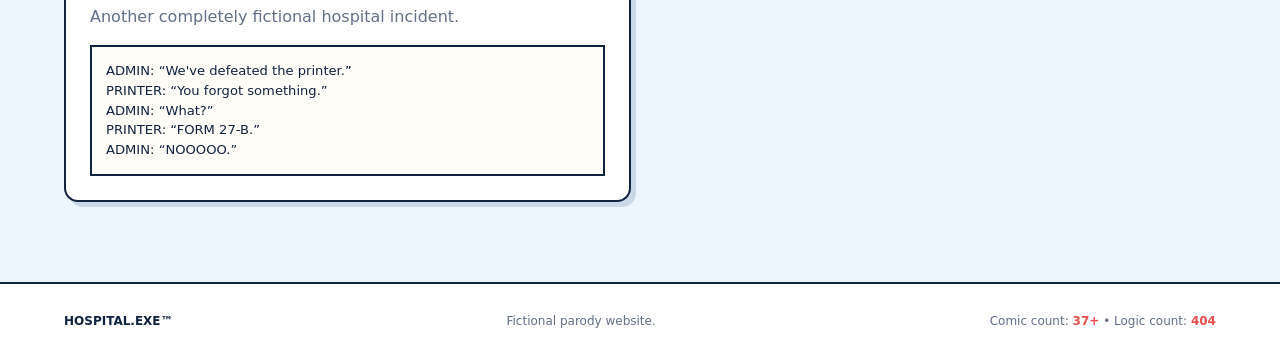
==== commit 7f38b91b: "Update comic archive count" ====
--- a/comics.html
+++ b/comics.html
@@ -25,4 +25,4 @@
 <div class="archive-card"><span>16</span><h2>THE REDSTONE PRINTER</h2><p>Another completely fictional hospital incident.</p><div class="mini-strip">ENGINEER: “The printer works!”<br>ADMIN: “How?”<br>ENGINEER: “Redstone.”<br>PRINTER: “BEEP.”<br>ADMIN: “We have created technology.”</div></div>
 <div class="archive-card"><span>17</span><h2>THE UNDERGROUND ICU</h2><p>Another completely fictional hospital incident.</p><div class="mini-strip">DOCTOR: “Why is there a basement?”<br>BUILDER: “Emergency expansion.”<br>DOCTOR: “What's down there?”<br>BUILDER: “Another reception.”</div></div>
 <div class="archive-card"><span>18</span><h2>THE VILLAGER RECEPTION</h2><p>Another completely fictional hospital incident.</p><div class="mini-strip">RECEPTIONIST: “Can I help you?”<br>VISITOR: “HMMM.”<br>RECEPTIONIST: “Do you have a token?”<br>VISITOR: “HMMM.”<br>RECEPTIONIST: “Understandable.”</div></div>
-<div class="archive-card"><span>19</span><h2>THE FINAL BOSS: PAPERWORK</h2><p>Another completely fictional hospital incident.</p><div class="mini-strip">ADMIN: “We've defeated the printer.”<br>PRINTER: “You forgot something.”<br>ADMIN: “What?”<br>PRINTER: “FORM 27-B.”<br>ADMIN: “NOOOOO.”</div></div></section></main><footer><strong>HOSPITAL.EXE™</strong><span>Fictional parody website.</span><span>Comic count: <b>20</b> • Logic count: <b>404</b></span></footer><script src="js/app.js"></script></body></html>+<div class="archive-card"><span>19</span><h2>THE FINAL BOSS: PAPERWORK</h2><p>Another completely fictional hospital incident.</p><div class="mini-strip">ADMIN: “We've defeated the printer.”<br>PRINTER: “You forgot something.”<br>ADMIN: “What?”<br>PRINTER: “FORM 27-B.”<br>ADMIN: “NOOOOO.”</div></div></section></main><footer><strong>HOSPITAL.EXE™</strong><span>Fictional parody website.</span><span>Comic count: <b>37+</b> • Logic count: <b>404</b></span></footer><script src="js/app.js"></script></body></html>
--- a/css/style.css
+++ b/css/style.css
@@ -2,4 +2,5 @@
 .command-center{padding-top:20px}.control-grid{display:grid;grid-template-columns:repeat(4,1fr);gap:14px}.control-tile{text-align:left;border:3px solid var(--ink);background:#fff;padding:20px;min-height:180px;box-shadow:5px 5px 0 var(--ink);cursor:pointer;transition:.15s}.control-tile:hover{transform:translate(3px,3px);box-shadow:2px 2px 0 var(--ink)}.control-tile span{display:block;font-size:2.5rem;margin-bottom:14px}.control-tile b{display:block;font-size:1.05rem}.control-tile small{display:block;color:var(--muted);margin-top:7px;line-height:1.35}.queue-console{margin-top:18px;background:#101820;color:#dfffd8;border:3px solid var(--ink);padding:22px;box-shadow:7px 7px 0 var(--ink);font-family:ui-monospace,SFMono-Regular,Consolas,monospace}.console-label{display:block;color:#8fb9ff;font-size:.7rem;letter-spacing:.15em}.queue-console strong{display:block;font-size:2rem;margin:7px 0}.queue-meter{height:14px;background:#25313b;border:2px solid #dfffd8;overflow:hidden}.queue-meter i{display:block;height:100%;width:17%;background:#dfffd8;transition:width .4s}.queue-console p{margin-bottom:0;color:#b8c8b3}.incident-log{border:3px solid var(--ink);background:var(--paper);padding:8px;margin-bottom:18px;box-shadow:6px 6px 0 var(--ink)}.incident-log div{padding:13px;border-bottom:1px dashed #9ba9b9;font-family:ui-monospace,SFMono-Regular,Consolas,monospace;font-size:.82rem}.incident-log div:last-child{border-bottom:0}@media(max-width:850px){.control-grid{grid-template-columns:1fr 1fr}}@media(max-width:520px){.control-grid{grid-template-columns:1fr}.queue-console strong{font-size:1.5rem}}
 
 .live-status{position:relative}.live-dot{font-size:.72rem;font-weight:900;letter-spacing:.12em}.live-dot::first-letter{color:#e33}.live-status-grid{display:grid;grid-template-columns:repeat(4,minmax(0,1fr));gap:14px}.live-card{position:relative;border:2px solid #111;background:#fff;padding:18px;min-height:145px;box-shadow:6px 6px 0 #111}.live-card:nth-child(3n){transform:rotate(-.5deg)}.live-card:nth-child(4n){transform:rotate(.5deg)}.live-number{font:900 .7rem monospace;opacity:.5}.live-card strong{display:block;font-size:1.05rem;margin:8px 0}.live-card b{display:inline-block;font-size:.68rem;letter-spacing:.08em;border:1px solid #111;padding:4px 7px}.live-card p{font-size:.84rem;line-height:1.45;margin-bottom:0}.status-timestamp{font:700 .72rem monospace;opacity:.65;margin-top:22px}.install-app{border:2px solid #111;background:#fff;padding:8px 11px;font:800 .72rem inherit;cursor:pointer}.install-app:hover{transform:translateY(-1px)}@media(max-width:900px){.live-status-grid{grid-template-columns:repeat(2,minmax(0,1fr))}}@media(max-width:560px){.live-status-grid{grid-template-columns:1fr}.live-card{min-height:auto}.install-app{width:100%;margin-top:8px}}
-.command-center{padding-top:20px}.control-grid{display:grid;grid-template-columns:repeat(4,1fr);gap:14px}.control-tile{text-align:left;border:3px solid var(--ink);background:#fff;padding:20px;min-height:180px;box-shadow:5px 5px 0 var(--ink);cursor:pointer;transition:.15s;font:inherit;color:inherit}.control-tile:hover{transform:translate(3px,3px);box-shadow:2px 2px 0 var(--ink)}.control-tile span{display:block;font-size:2.5rem;margin-bottom:14px}.control-tile b{display:block;font-size:1.05rem}.control-tile small{display:block;color:var(--muted);margin-top:7px;line-height:1.35}.queue-console{margin-top:18px;background:#101820;color:#dfffd8;border:3px solid var(--ink);padding:22px;box-shadow:7px 7px 0 var(--ink);font-family:ui-monospace,SFMono-Regular,Consolas,monospace}.console-label{display:block;color:#8fb9ff;font-size:.7rem;letter-spacing:.15em}.queue-console strong{display:block;font-size:2rem;margin:7px 0}.queue-meter{height:14px;background:#25313b;border:2px solid #dfffd8;overflow:hidden}.queue-meter i{display:block;height:100%;width:8%;background:#dfffd8;transition:width .4s}.queue-console p{margin-bottom:0;color:#b8c8b3}.brand-logo{object-fit:contain}@media(max-width:850px){.control-grid{grid-template-columns:1fr 1fr}}@media(max-width:520px){.control-grid{grid-template-columns:1fr}.queue-console strong{font-size:1.5rem}}+.command-center{padding-top:20px}.control-grid{display:grid;grid-template-columns:repeat(4,1fr);gap:14px}.control-tile{text-align:left;border:3px solid var(--ink);background:#fff;padding:20px;min-height:180px;box-shadow:5px 5px 0 var(--ink);cursor:pointer;transition:.15s;font:inherit;color:inherit}.control-tile:hover{transform:translate(3px,3px);box-shadow:2px 2px 0 var(--ink)}.control-tile span{display:block;font-size:2.5rem;margin-bottom:14px}.control-tile b{display:block;font-size:1.05rem}.control-tile small{display:block;color:var(--muted);margin-top:7px;line-height:1.35}.queue-console{margin-top:18px;background:#101820;color:#dfffd8;border:3px solid var(--ink);padding:22px;box-shadow:7px 7px 0 var(--ink);font-family:ui-monospace,SFMono-Regular,Consolas,monospace}.console-label{display:block;color:#8fb9ff;font-size:.7rem;letter-spacing:.15em}.queue-console strong{display:block;font-size:2rem;margin:7px 0}.queue-meter{height:14px;background:#25313b;border:2px solid #dfffd8;overflow:hidden}.queue-meter i{display:block;height:100%;width:8%;background:#dfffd8;transition:width .4s}.queue-console p{margin-bottom:0;color:#b8c8b3}.brand-logo{object-fit:contain}@media(max-width:850px){.control-grid{grid-template-columns:1fr 1fr}}@media(max-width:520px){.control-grid{grid-template-columns:1fr}.queue-console strong{font-size:1.5rem}}
+.generated-comics{padding-top:10px}.generator-note{max-width:820px;color:var(--muted);margin:-8px 0 24px}.generator-note code{font-family:ui-monospace,SFMono-Regular,Consolas,monospace;background:#10233f;color:#fff;padding:2px 5px}.generated-grid{display:grid;grid-template-columns:repeat(2,minmax(0,1fr));gap:20px}.generated-comic{margin:0;background:#fff;border:3px solid var(--ink);padding:10px;box-shadow:7px 7px 0 var(--ink);transition:.18s}.generated-comic:nth-child(odd){transform:rotate(-.7deg)}.generated-comic:nth-child(even){transform:rotate(.7deg)}.generated-comic:hover{transform:translateY(-4px) rotate(0);box-shadow:9px 10px 0 var(--ink)}.generated-comic img{display:block;width:100%;height:auto;border:2px solid var(--ink);background:var(--paper)}.generated-comic figcaption{padding:10px 4px 2px;font:900 .68rem ui-monospace,SFMono-Regular,Consolas,monospace;letter-spacing:.08em;color:var(--red)}@media(max-width:700px){.generated-grid{grid-template-columns:1fr}.generated-comic:nth-child(odd),.generated-comic:nth-child(even){transform:none}}
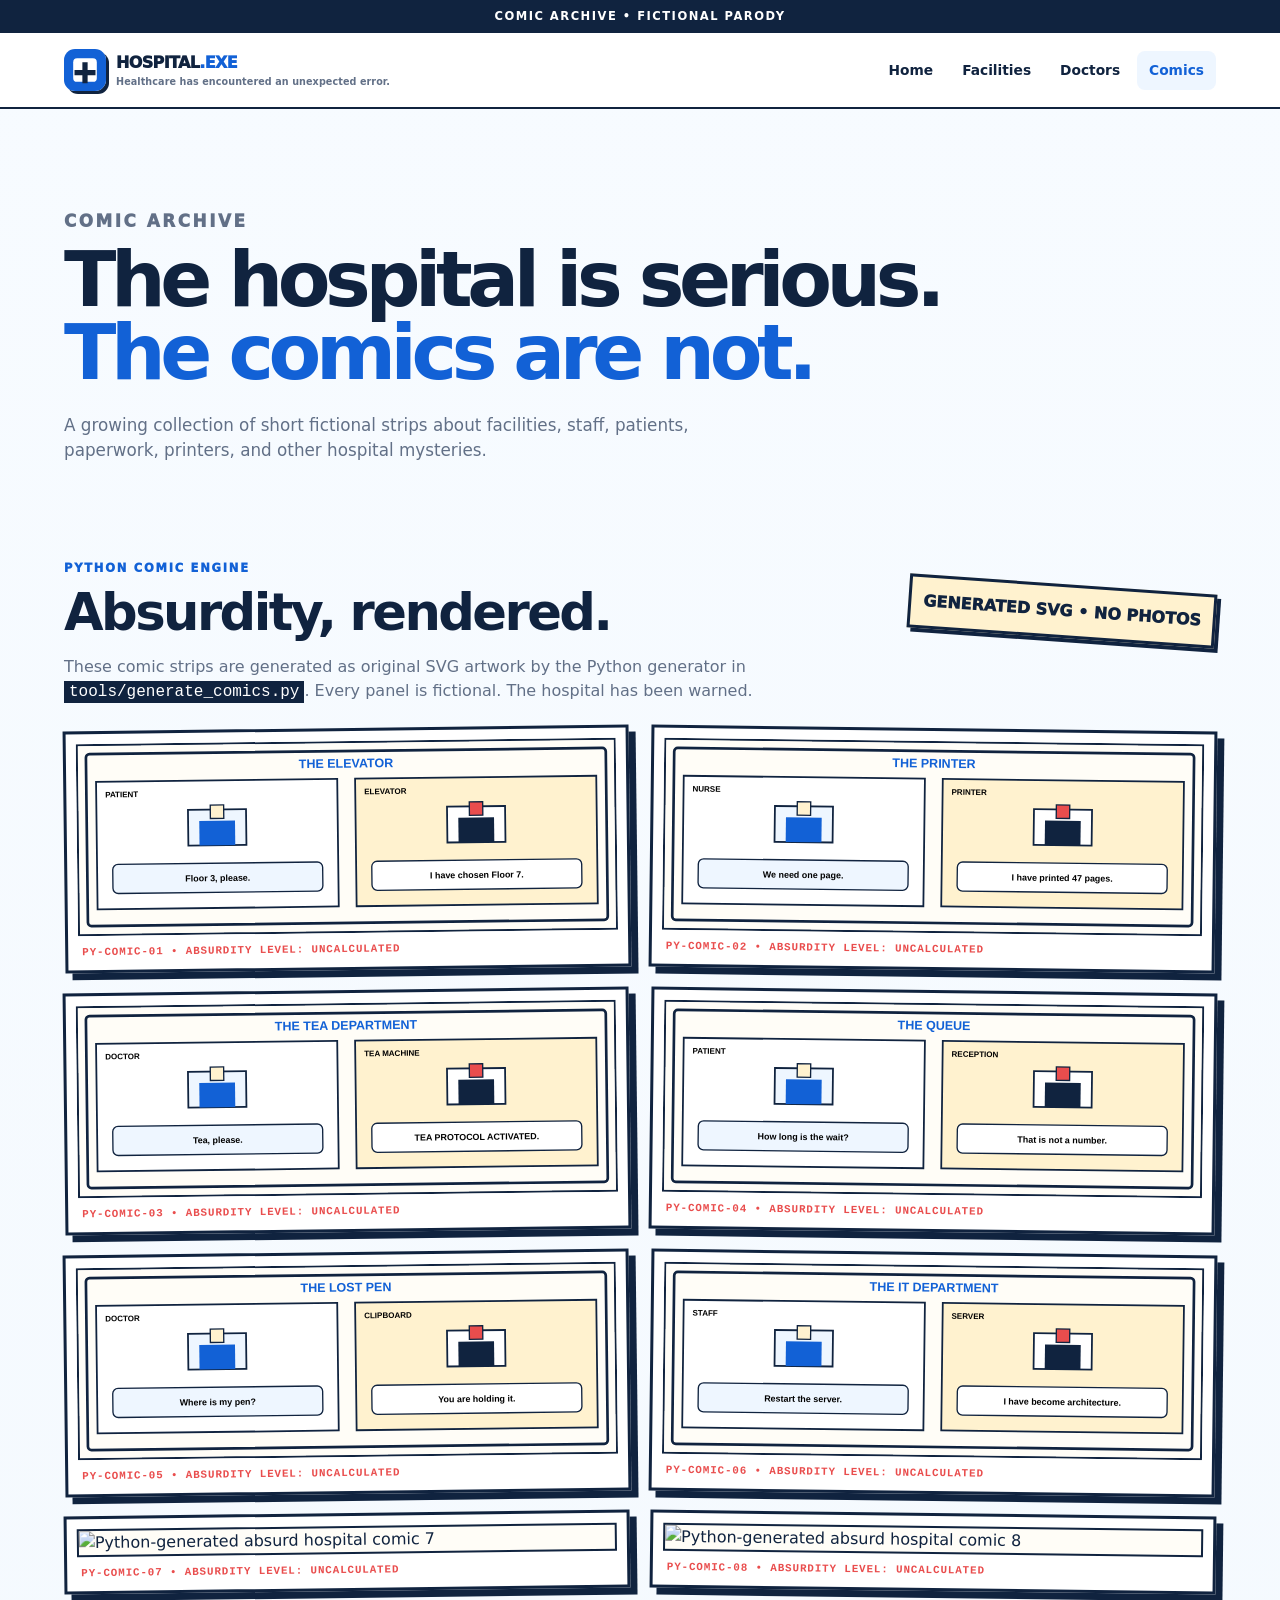
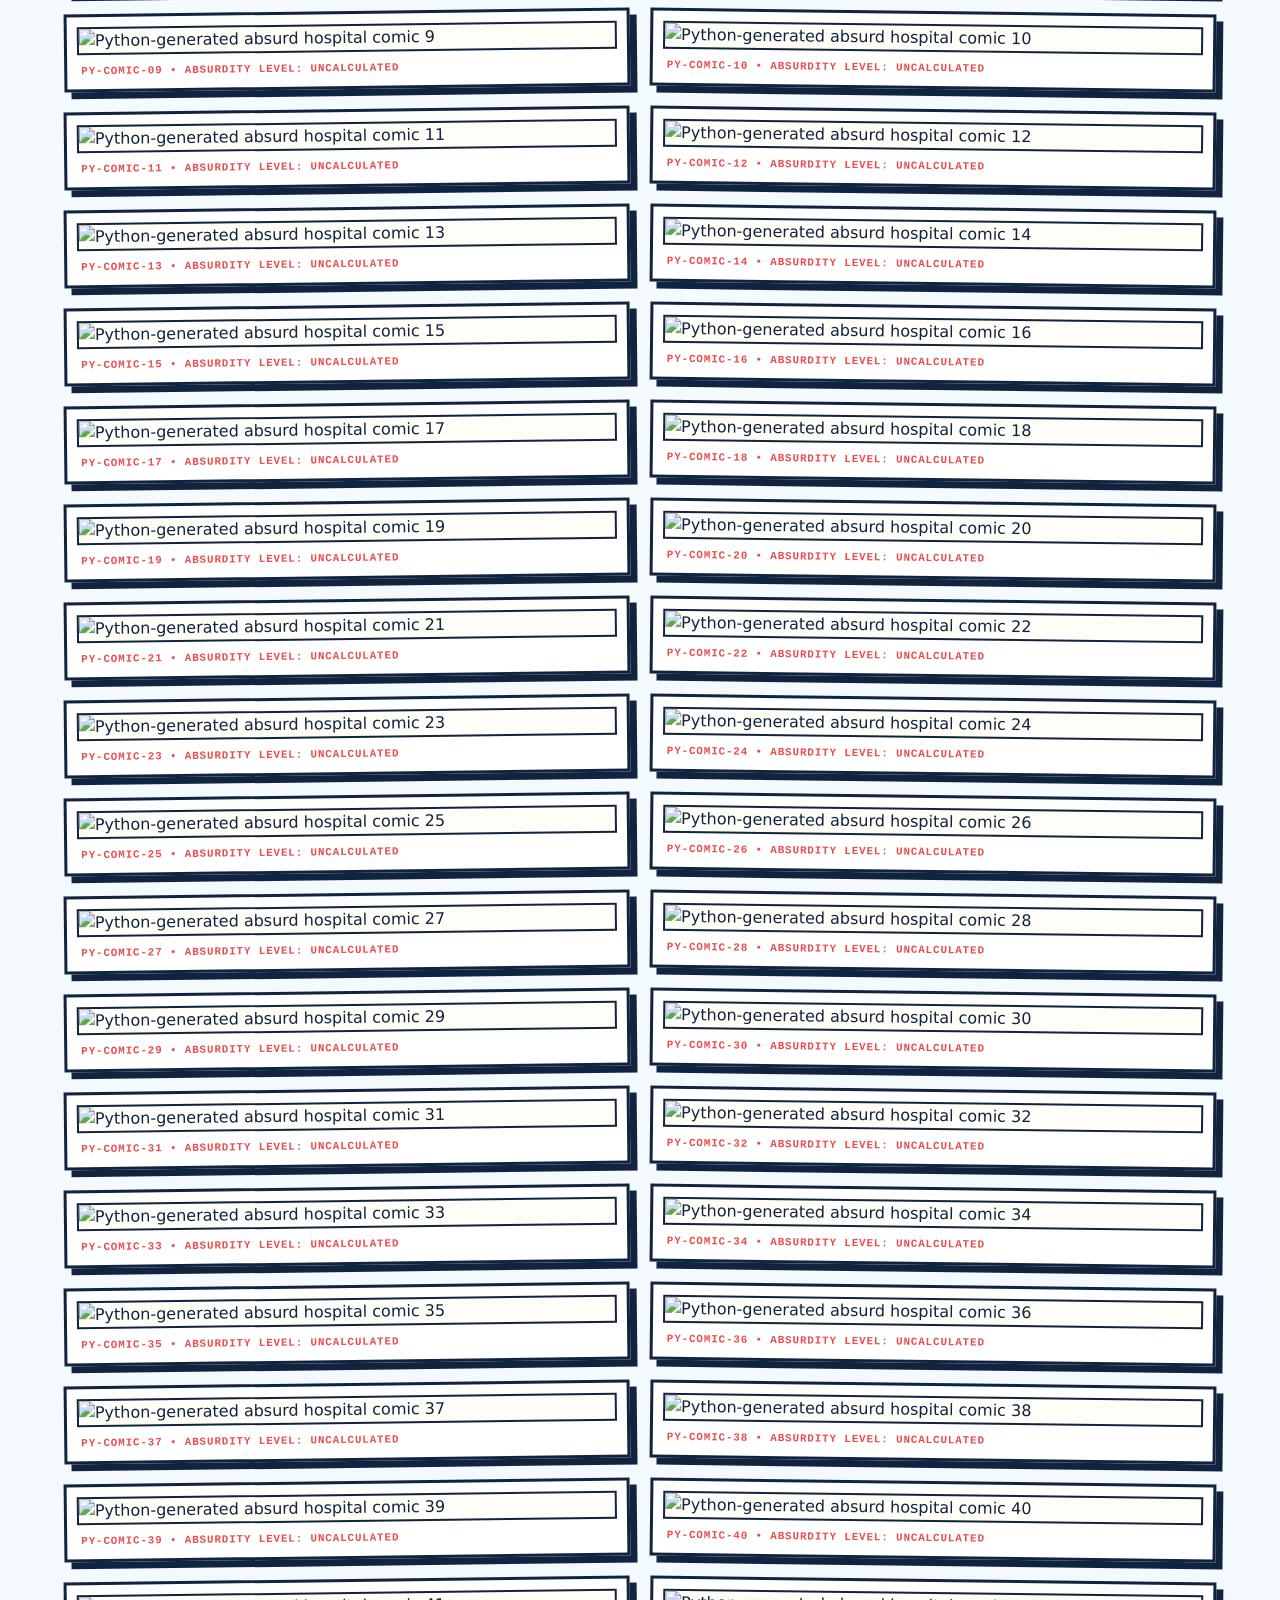
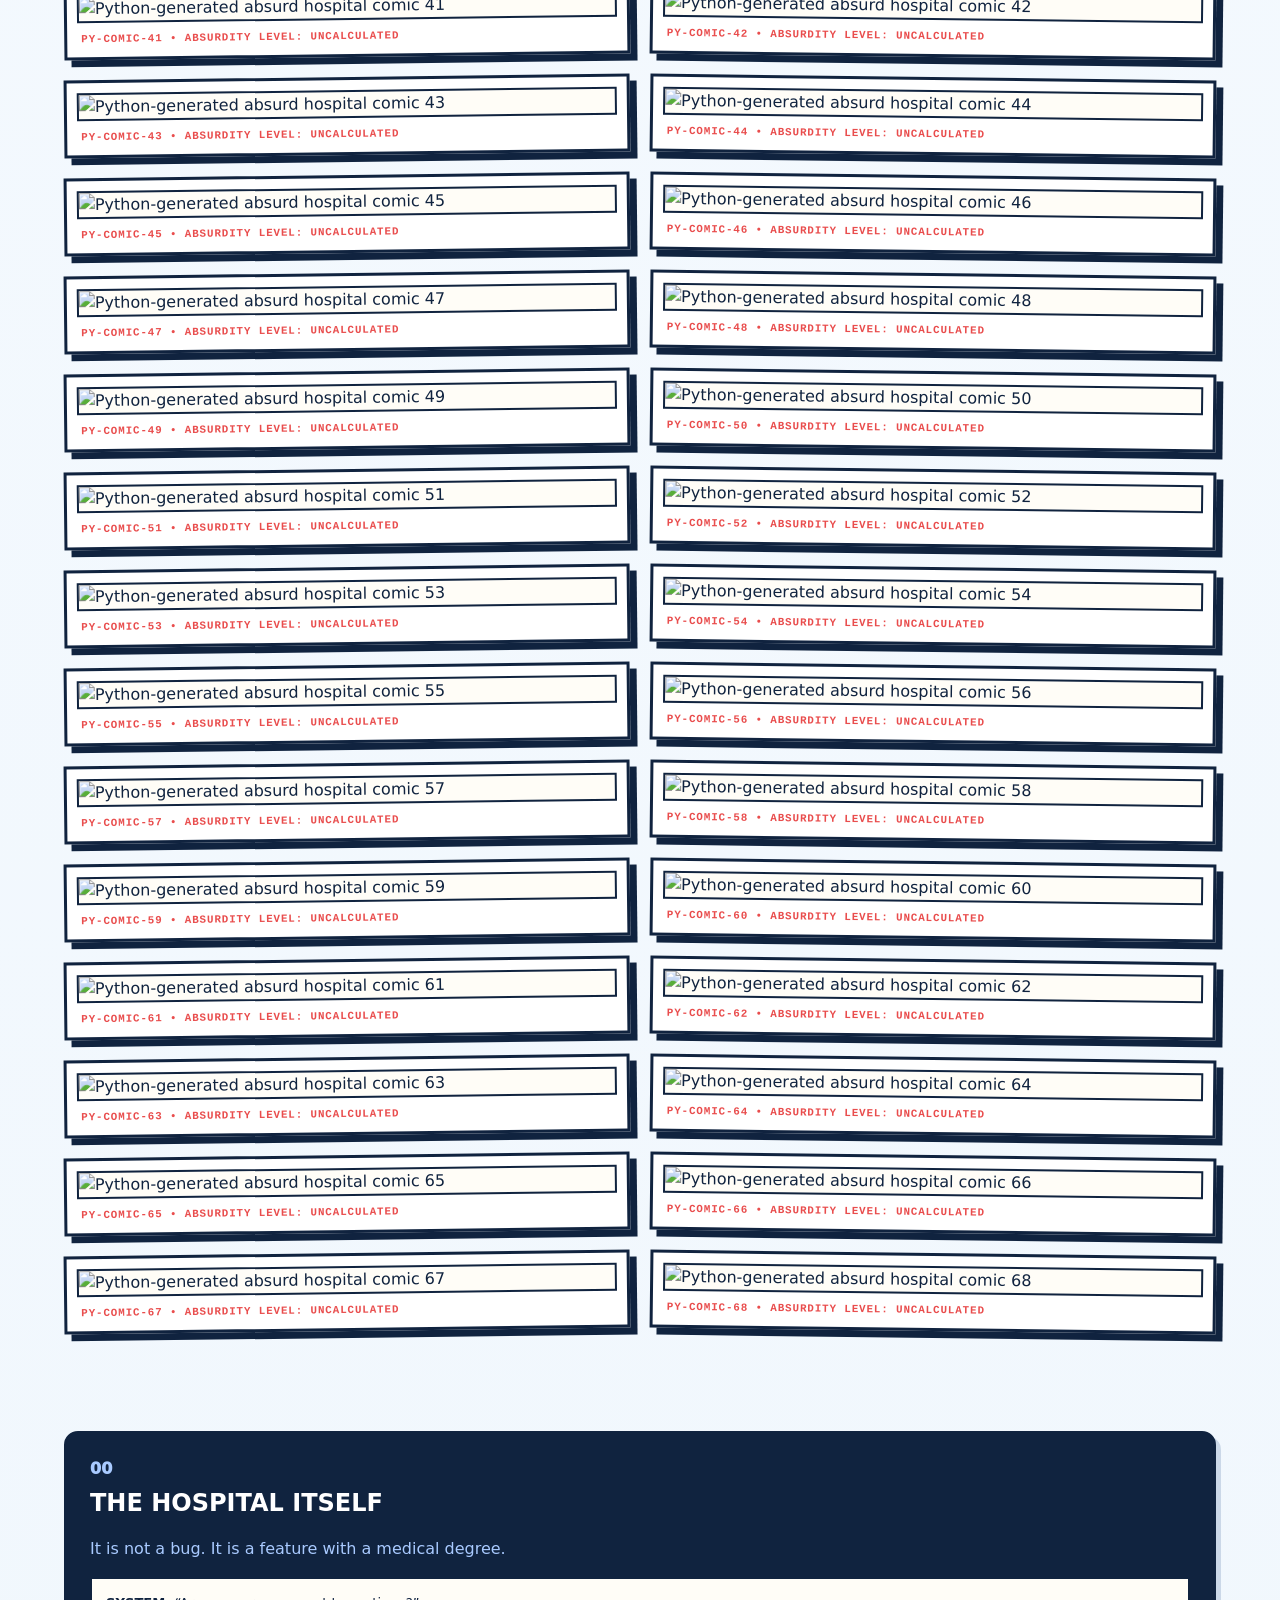
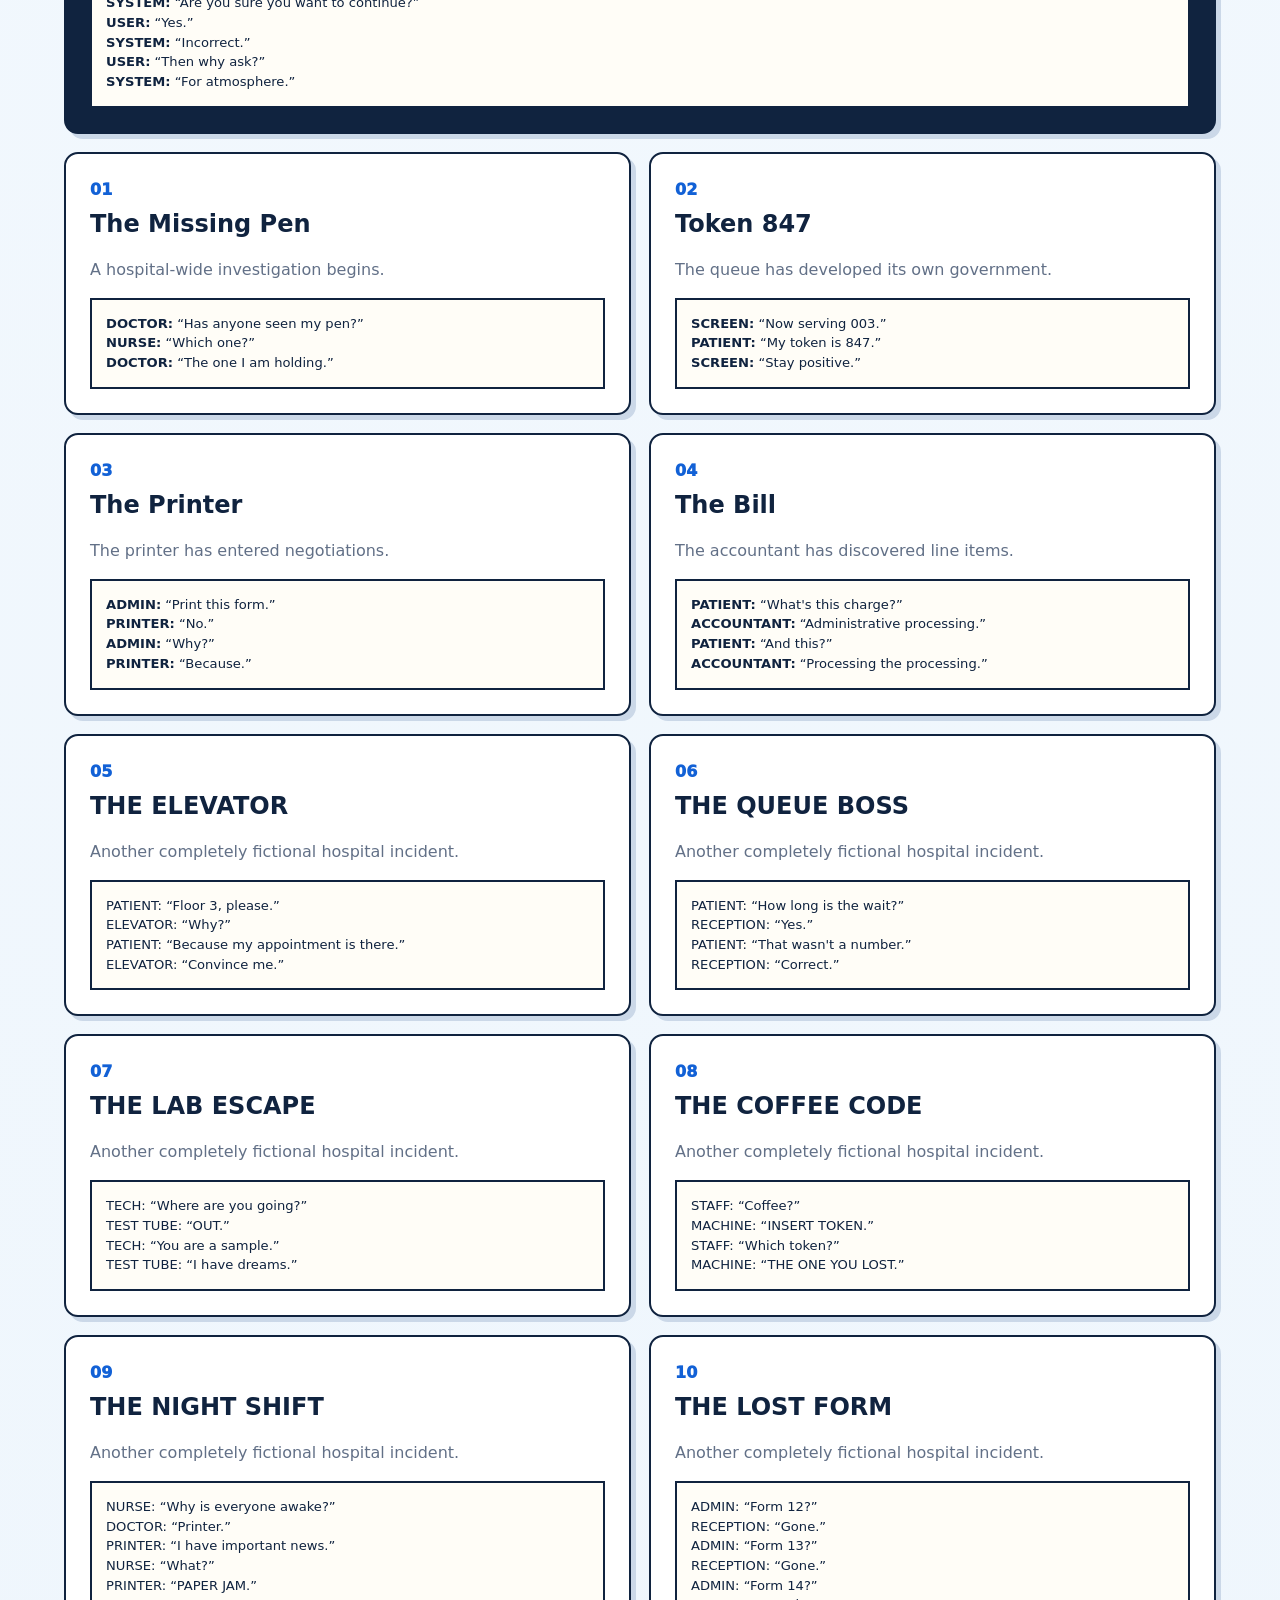
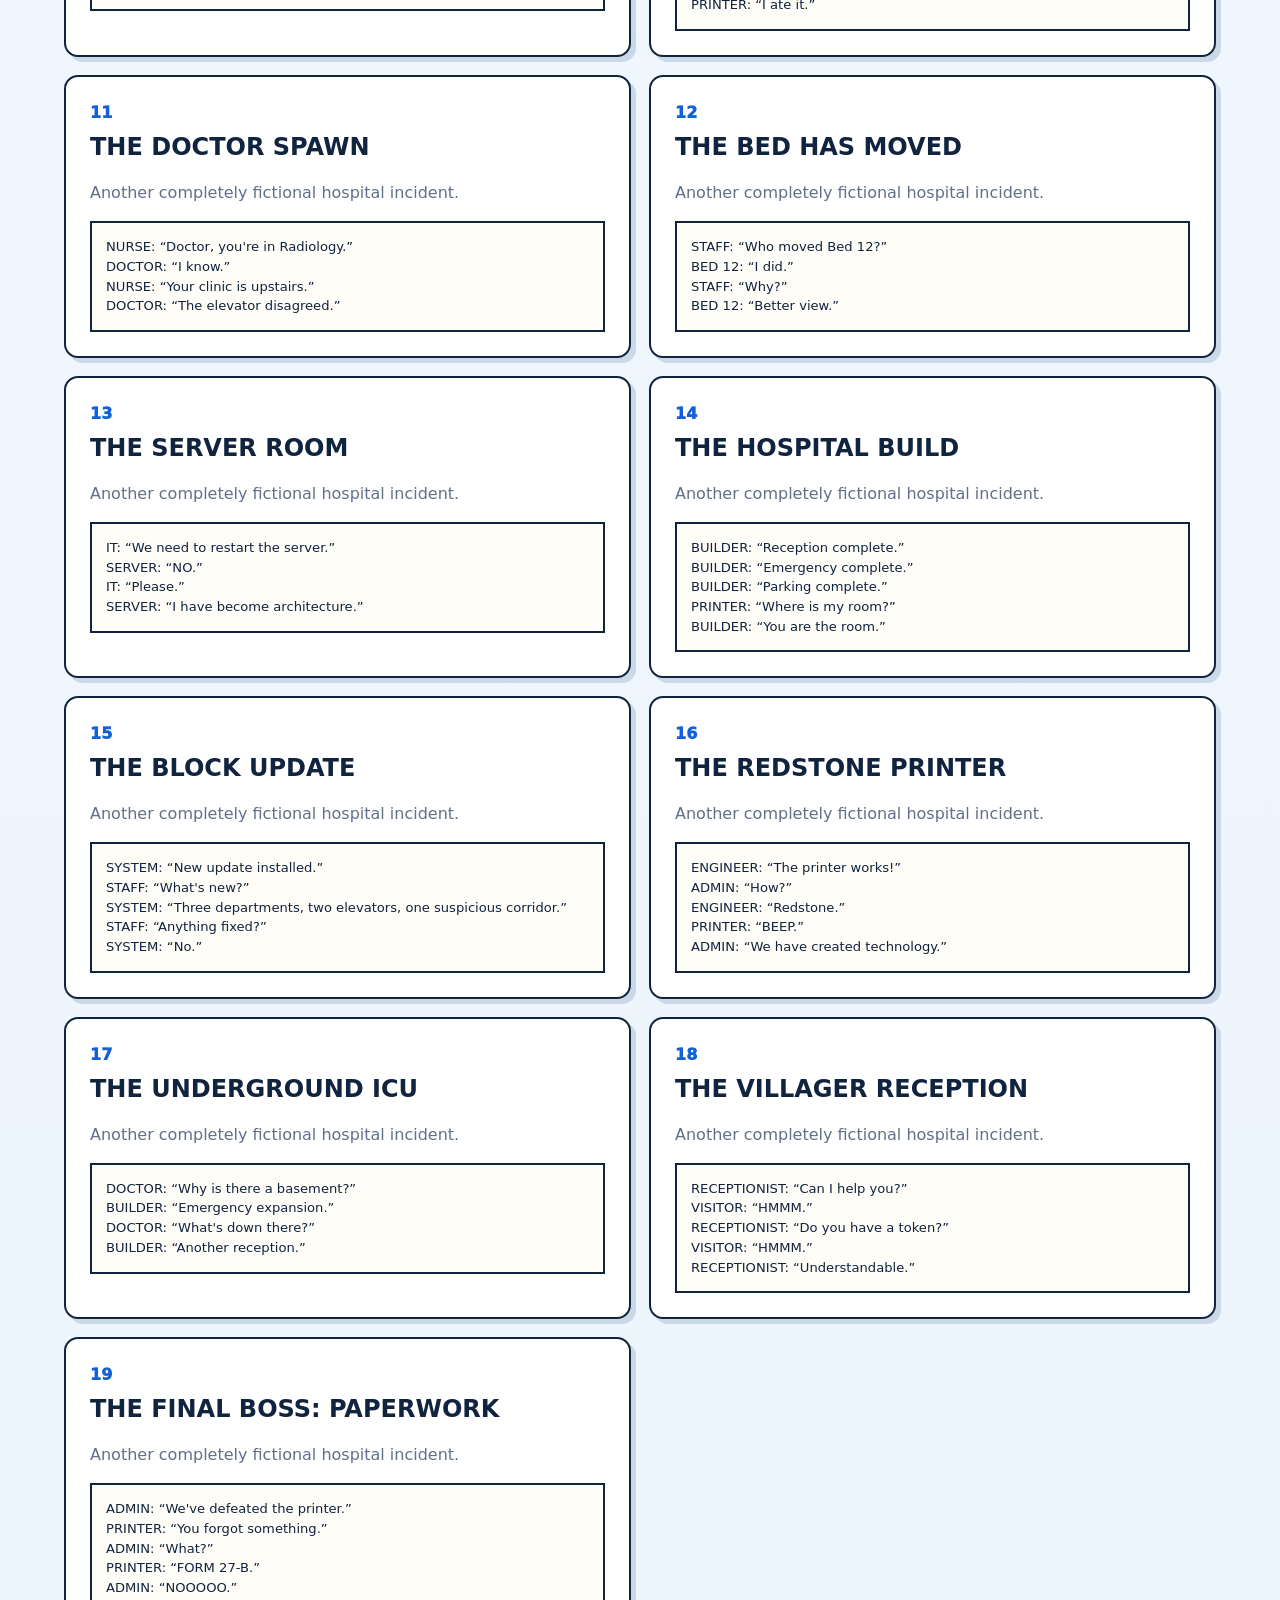
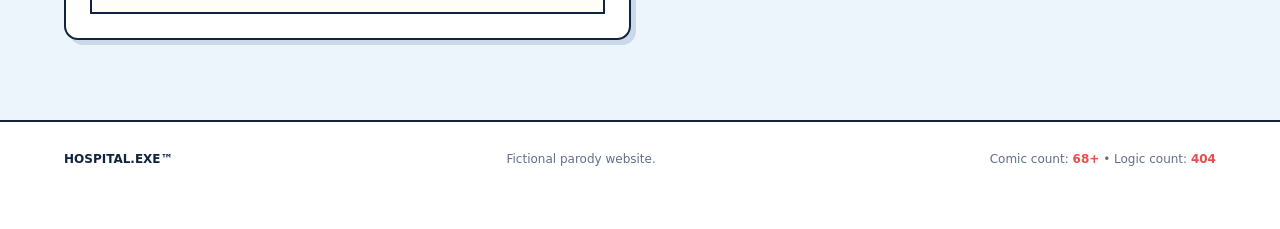
==== commit c131dc6c: "Expand comic archive with 68 generated comics" ====
--- a/comics.html
+++ b/comics.html
@@ -5,7 +5,7 @@
 <header class="site-header"><a class="brand" href="index.html"><img class="brand-logo" src="assets/logo.svg" alt="HOSPITAL.EXE logo"><span>HOSPITAL<span class="exe">.EXE</span><small>Healthcare has encountered an unexpected error.</small></span></a><button class="menu-toggle" aria-label="Open menu">☰</button><nav><a href="index.html">Home</a><a href="facilities.html">Facilities</a><a href="doctors.html">Doctors</a><a class="active" href="comics.html">Comics</a></nav></header>
 <main><section class="page-hero"><p class="eyebrow">COMIC ARCHIVE</p><h1>The hospital is serious.<br><em>The comics are not.</em></h1><p>A growing collection of short fictional strips about facilities, staff, patients, paperwork, printers, and other hospital mysteries.</p></section>
 <section class="section generated-comics"><div class="section-head"><div><p class="eyebrow">PYTHON COMIC ENGINE</p><h2>Absurdity, rendered.</h2></div><span class="sticker">GENERATED SVG • NO PHOTOS</span></div><p class="generator-note">These comic strips are generated as original SVG artwork by the Python generator in <code>tools/generate_comics.py</code>. Every panel is fictional. The hospital has been warned.</p><div class="generated-grid">
-<figure class="generated-comic"><img src="assets/comics/01.svg" alt="Python-generated absurd hospital comic 1" loading="lazy"><figcaption>PY-COMIC-01 • ABSURDITY LEVEL: UNCALCULATED</figcaption></figure><figure class="generated-comic"><img src="assets/comics/02.svg" alt="Python-generated absurd hospital comic 2" loading="lazy"><figcaption>PY-COMIC-02 • ABSURDITY LEVEL: UNCALCULATED</figcaption></figure><figure class="generated-comic"><img src="assets/comics/03.svg" alt="Python-generated absurd hospital comic 3" loading="lazy"><figcaption>PY-COMIC-03 • ABSURDITY LEVEL: UNCALCULATED</figcaption></figure><figure class="generated-comic"><img src="assets/comics/04.svg" alt="Python-generated absurd hospital comic 4" loading="lazy"><figcaption>PY-COMIC-04 • ABSURDITY LEVEL: UNCALCULATED</figcaption></figure><figure class="generated-comic"><img src="assets/comics/05.svg" alt="Python-generated absurd hospital comic 5" loading="lazy"><figcaption>PY-COMIC-05 • ABSURDITY LEVEL: UNCALCULATED</figcaption></figure><figure class="generated-comic"><img src="assets/comics/06.svg" alt="Python-generated absurd hospital comic 6" loading="lazy"><figcaption>PY-COMIC-06 • ABSURDITY LEVEL: UNCALCULATED</figcaption></figure>
+<figure class="generated-comic"><img src="assets/comics/01.svg" alt="Python-generated absurd hospital comic 1" loading="lazy"><figcaption>PY-COMIC-01 • ABSURDITY LEVEL: UNCALCULATED</figcaption></figure><figure class="generated-comic"><img src="assets/comics/02.svg" alt="Python-generated absurd hospital comic 2" loading="lazy"><figcaption>PY-COMIC-02 • ABSURDITY LEVEL: UNCALCULATED</figcaption></figure><figure class="generated-comic"><img src="assets/comics/03.svg" alt="Python-generated absurd hospital comic 3" loading="lazy"><figcaption>PY-COMIC-03 • ABSURDITY LEVEL: UNCALCULATED</figcaption></figure><figure class="generated-comic"><img src="assets/comics/04.svg" alt="Python-generated absurd hospital comic 4" loading="lazy"><figcaption>PY-COMIC-04 • ABSURDITY LEVEL: UNCALCULATED</figcaption></figure><figure class="generated-comic"><img src="assets/comics/05.svg" alt="Python-generated absurd hospital comic 5" loading="lazy"><figcaption>PY-COMIC-05 • ABSURDITY LEVEL: UNCALCULATED</figcaption></figure><figure class="generated-comic"><img src="assets/comics/06.svg" alt="Python-generated absurd hospital comic 6" loading="lazy"><figcaption>PY-COMIC-06 • ABSURDITY LEVEL: UNCALCULATED</figcaption></figure><figure class="generated-comic"><img src="assets/comics/07.svg" alt="Python-generated absurd hospital comic 7" loading="lazy"><figcaption>PY-COMIC-07 • ABSURDITY LEVEL: UNCALCULATED</figcaption></figure><figure class="generated-comic"><img src="assets/comics/08.svg" alt="Python-generated absurd hospital comic 8" loading="lazy"><figcaption>PY-COMIC-08 • ABSURDITY LEVEL: UNCALCULATED</figcaption></figure><figure class="generated-comic"><img src="assets/comics/09.svg" alt="Python-generated absurd hospital comic 9" loading="lazy"><figcaption>PY-COMIC-09 • ABSURDITY LEVEL: UNCALCULATED</figcaption></figure><figure class="generated-comic"><img src="assets/comics/10.svg" alt="Python-generated absurd hospital comic 10" loading="lazy"><figcaption>PY-COMIC-10 • ABSURDITY LEVEL: UNCALCULATED</figcaption></figure><figure class="generated-comic"><img src="assets/comics/11.svg" alt="Python-generated absurd hospital comic 11" loading="lazy"><figcaption>PY-COMIC-11 • ABSURDITY LEVEL: UNCALCULATED</figcaption></figure><figure class="generated-comic"><img src="assets/comics/12.svg" alt="Python-generated absurd hospital comic 12" loading="lazy"><figcaption>PY-COMIC-12 • ABSURDITY LEVEL: UNCALCULATED</figcaption></figure><figure class="generated-comic"><img src="assets/comics/13.svg" alt="Python-generated absurd hospital comic 13" loading="lazy"><figcaption>PY-COMIC-13 • ABSURDITY LEVEL: UNCALCULATED</figcaption></figure><figure class="generated-comic"><img src="assets/comics/14.svg" alt="Python-generated absurd hospital comic 14" loading="lazy"><figcaption>PY-COMIC-14 • ABSURDITY LEVEL: UNCALCULATED</figcaption></figure><figure class="generated-comic"><img src="assets/comics/15.svg" alt="Python-generated absurd hospital comic 15" loading="lazy"><figcaption>PY-COMIC-15 • ABSURDITY LEVEL: UNCALCULATED</figcaption></figure><figure class="generated-comic"><img src="assets/comics/16.svg" alt="Python-generated absurd hospital comic 16" loading="lazy"><figcaption>PY-COMIC-16 • ABSURDITY LEVEL: UNCALCULATED</figcaption></figure><figure class="generated-comic"><img src="assets/comics/17.svg" alt="Python-generated absurd hospital comic 17" loading="lazy"><figcaption>PY-COMIC-17 • ABSURDITY LEVEL: UNCALCULATED</figcaption></figure><figure class="generated-comic"><img src="assets/comics/18.svg" alt="Python-generated absurd hospital comic 18" loading="lazy"><figcaption>PY-COMIC-18 • ABSURDITY LEVEL: UNCALCULATED</figcaption></figure><figure class="generated-comic"><img src="assets/comics/19.svg" alt="Python-generated absurd hospital comic 19" loading="lazy"><figcaption>PY-COMIC-19 • ABSURDITY LEVEL: UNCALCULATED</figcaption></figure><figure class="generated-comic"><img src="assets/comics/20.svg" alt="Python-generated absurd hospital comic 20" loading="lazy"><figcaption>PY-COMIC-20 • ABSURDITY LEVEL: UNCALCULATED</figcaption></figure><figure class="generated-comic"><img src="assets/comics/21.svg" alt="Python-generated absurd hospital comic 21" loading="lazy"><figcaption>PY-COMIC-21 • ABSURDITY LEVEL: UNCALCULATED</figcaption></figure><figure class="generated-comic"><img src="assets/comics/22.svg" alt="Python-generated absurd hospital comic 22" loading="lazy"><figcaption>PY-COMIC-22 • ABSURDITY LEVEL: UNCALCULATED</figcaption></figure><figure class="generated-comic"><img src="assets/comics/23.svg" alt="Python-generated absurd hospital comic 23" loading="lazy"><figcaption>PY-COMIC-23 • ABSURDITY LEVEL: UNCALCULATED</figcaption></figure><figure class="generated-comic"><img src="assets/comics/24.svg" alt="Python-generated absurd hospital comic 24" loading="lazy"><figcaption>PY-COMIC-24 • ABSURDITY LEVEL: UNCALCULATED</figcaption></figure><figure class="generated-comic"><img src="assets/comics/25.svg" alt="Python-generated absurd hospital comic 25" loading="lazy"><figcaption>PY-COMIC-25 • ABSURDITY LEVEL: UNCALCULATED</figcaption></figure><figure class="generated-comic"><img src="assets/comics/26.svg" alt="Python-generated absurd hospital comic 26" loading="lazy"><figcaption>PY-COMIC-26 • ABSURDITY LEVEL: UNCALCULATED</figcaption></figure><figure class="generated-comic"><img src="assets/comics/27.svg" alt="Python-generated absurd hospital comic 27" loading="lazy"><figcaption>PY-COMIC-27 • ABSURDITY LEVEL: UNCALCULATED</figcaption></figure><figure class="generated-comic"><img src="assets/comics/28.svg" alt="Python-generated absurd hospital comic 28" loading="lazy"><figcaption>PY-COMIC-28 • ABSURDITY LEVEL: UNCALCULATED</figcaption></figure><figure class="generated-comic"><img src="assets/comics/29.svg" alt="Python-generated absurd hospital comic 29" loading="lazy"><figcaption>PY-COMIC-29 • ABSURDITY LEVEL: UNCALCULATED</figcaption></figure><figure class="generated-comic"><img src="assets/comics/30.svg" alt="Python-generated absurd hospital comic 30" loading="lazy"><figcaption>PY-COMIC-30 • ABSURDITY LEVEL: UNCALCULATED</figcaption></figure><figure class="generated-comic"><img src="assets/comics/31.svg" alt="Python-generated absurd hospital comic 31" loading="lazy"><figcaption>PY-COMIC-31 • ABSURDITY LEVEL: UNCALCULATED</figcaption></figure><figure class="generated-comic"><img src="assets/comics/32.svg" alt="Python-generated absurd hospital comic 32" loading="lazy"><figcaption>PY-COMIC-32 • ABSURDITY LEVEL: UNCALCULATED</figcaption></figure><figure class="generated-comic"><img src="assets/comics/33.svg" alt="Python-generated absurd hospital comic 33" loading="lazy"><figcaption>PY-COMIC-33 • ABSURDITY LEVEL: UNCALCULATED</figcaption></figure><figure class="generated-comic"><img src="assets/comics/34.svg" alt="Python-generated absurd hospital comic 34" loading="lazy"><figcaption>PY-COMIC-34 • ABSURDITY LEVEL: UNCALCULATED</figcaption></figure><figure class="generated-comic"><img src="assets/comics/35.svg" alt="Python-generated absurd hospital comic 35" loading="lazy"><figcaption>PY-COMIC-35 • ABSURDITY LEVEL: UNCALCULATED</figcaption></figure><figure class="generated-comic"><img src="assets/comics/36.svg" alt="Python-generated absurd hospital comic 36" loading="lazy"><figcaption>PY-COMIC-36 • ABSURDITY LEVEL: UNCALCULATED</figcaption></figure><figure class="generated-comic"><img src="assets/comics/37.svg" alt="Python-generated absurd hospital comic 37" loading="lazy"><figcaption>PY-COMIC-37 • ABSURDITY LEVEL: UNCALCULATED</figcaption></figure><figure class="generated-comic"><img src="assets/comics/38.svg" alt="Python-generated absurd hospital comic 38" loading="lazy"><figcaption>PY-COMIC-38 • ABSURDITY LEVEL: UNCALCULATED</figcaption></figure><figure class="generated-comic"><img src="assets/comics/39.svg" alt="Python-generated absurd hospital comic 39" loading="lazy"><figcaption>PY-COMIC-39 • ABSURDITY LEVEL: UNCALCULATED</figcaption></figure><figure class="generated-comic"><img src="assets/comics/40.svg" alt="Python-generated absurd hospital comic 40" loading="lazy"><figcaption>PY-COMIC-40 • ABSURDITY LEVEL: UNCALCULATED</figcaption></figure><figure class="generated-comic"><img src="assets/comics/41.svg" alt="Python-generated absurd hospital comic 41" loading="lazy"><figcaption>PY-COMIC-41 • ABSURDITY LEVEL: UNCALCULATED</figcaption></figure><figure class="generated-comic"><img src="assets/comics/42.svg" alt="Python-generated absurd hospital comic 42" loading="lazy"><figcaption>PY-COMIC-42 • ABSURDITY LEVEL: UNCALCULATED</figcaption></figure><figure class="generated-comic"><img src="assets/comics/43.svg" alt="Python-generated absurd hospital comic 43" loading="lazy"><figcaption>PY-COMIC-43 • ABSURDITY LEVEL: UNCALCULATED</figcaption></figure><figure class="generated-comic"><img src="assets/comics/44.svg" alt="Python-generated absurd hospital comic 44" loading="lazy"><figcaption>PY-COMIC-44 • ABSURDITY LEVEL: UNCALCULATED</figcaption></figure><figure class="generated-comic"><img src="assets/comics/45.svg" alt="Python-generated absurd hospital comic 45" loading="lazy"><figcaption>PY-COMIC-45 • ABSURDITY LEVEL: UNCALCULATED</figcaption></figure><figure class="generated-comic"><img src="assets/comics/46.svg" alt="Python-generated absurd hospital comic 46" loading="lazy"><figcaption>PY-COMIC-46 • ABSURDITY LEVEL: UNCALCULATED</figcaption></figure><figure class="generated-comic"><img src="assets/comics/47.svg" alt="Python-generated absurd hospital comic 47" loading="lazy"><figcaption>PY-COMIC-47 • ABSURDITY LEVEL: UNCALCULATED</figcaption></figure><figure class="generated-comic"><img src="assets/comics/48.svg" alt="Python-generated absurd hospital comic 48" loading="lazy"><figcaption>PY-COMIC-48 • ABSURDITY LEVEL: UNCALCULATED</figcaption></figure><figure class="generated-comic"><img src="assets/comics/49.svg" alt="Python-generated absurd hospital comic 49" loading="lazy"><figcaption>PY-COMIC-49 • ABSURDITY LEVEL: UNCALCULATED</figcaption></figure><figure class="generated-comic"><img src="assets/comics/50.svg" alt="Python-generated absurd hospital comic 50" loading="lazy"><figcaption>PY-COMIC-50 • ABSURDITY LEVEL: UNCALCULATED</figcaption></figure><figure class="generated-comic"><img src="assets/comics/51.svg" alt="Python-generated absurd hospital comic 51" loading="lazy"><figcaption>PY-COMIC-51 • ABSURDITY LEVEL: UNCALCULATED</figcaption></figure><figure class="generated-comic"><img src="assets/comics/52.svg" alt="Python-generated absurd hospital comic 52" loading="lazy"><figcaption>PY-COMIC-52 • ABSURDITY LEVEL: UNCALCULATED</figcaption></figure><figure class="generated-comic"><img src="assets/comics/53.svg" alt="Python-generated absurd hospital comic 53" loading="lazy"><figcaption>PY-COMIC-53 • ABSURDITY LEVEL: UNCALCULATED</figcaption></figure><figure class="generated-comic"><img src="assets/comics/54.svg" alt="Python-generated absurd hospital comic 54" loading="lazy"><figcaption>PY-COMIC-54 • ABSURDITY LEVEL: UNCALCULATED</figcaption></figure><figure class="generated-comic"><img src="assets/comics/55.svg" alt="Python-generated absurd hospital comic 55" loading="lazy"><figcaption>PY-COMIC-55 • ABSURDITY LEVEL: UNCALCULATED</figcaption></figure><figure class="generated-comic"><img src="assets/comics/56.svg" alt="Python-generated absurd hospital comic 56" loading="lazy"><figcaption>PY-COMIC-56 • ABSURDITY LEVEL: UNCALCULATED</figcaption></figure><figure class="generated-comic"><img src="assets/comics/57.svg" alt="Python-generated absurd hospital comic 57" loading="lazy"><figcaption>PY-COMIC-57 • ABSURDITY LEVEL: UNCALCULATED</figcaption></figure><figure class="generated-comic"><img src="assets/comics/58.svg" alt="Python-generated absurd hospital comic 58" loading="lazy"><figcaption>PY-COMIC-58 • ABSURDITY LEVEL: UNCALCULATED</figcaption></figure><figure class="generated-comic"><img src="assets/comics/59.svg" alt="Python-generated absurd hospital comic 59" loading="lazy"><figcaption>PY-COMIC-59 • ABSURDITY LEVEL: UNCALCULATED</figcaption></figure><figure class="generated-comic"><img src="assets/comics/60.svg" alt="Python-generated absurd hospital comic 60" loading="lazy"><figcaption>PY-COMIC-60 • ABSURDITY LEVEL: UNCALCULATED</figcaption></figure><figure class="generated-comic"><img src="assets/comics/61.svg" alt="Python-generated absurd hospital comic 61" loading="lazy"><figcaption>PY-COMIC-61 • ABSURDITY LEVEL: UNCALCULATED</figcaption></figure><figure class="generated-comic"><img src="assets/comics/62.svg" alt="Python-generated absurd hospital comic 62" loading="lazy"><figcaption>PY-COMIC-62 • ABSURDITY LEVEL: UNCALCULATED</figcaption></figure><figure class="generated-comic"><img src="assets/comics/63.svg" alt="Python-generated absurd hospital comic 63" loading="lazy"><figcaption>PY-COMIC-63 • ABSURDITY LEVEL: UNCALCULATED</figcaption></figure><figure class="generated-comic"><img src="assets/comics/64.svg" alt="Python-generated absurd hospital comic 64" loading="lazy"><figcaption>PY-COMIC-64 • ABSURDITY LEVEL: UNCALCULATED</figcaption></figure><figure class="generated-comic"><img src="assets/comics/65.svg" alt="Python-generated absurd hospital comic 65" loading="lazy"><figcaption>PY-COMIC-65 • ABSURDITY LEVEL: UNCALCULATED</figcaption></figure><figure class="generated-comic"><img src="assets/comics/66.svg" alt="Python-generated absurd hospital comic 66" loading="lazy"><figcaption>PY-COMIC-66 • ABSURDITY LEVEL: UNCALCULATED</figcaption></figure><figure class="generated-comic"><img src="assets/comics/67.svg" alt="Python-generated absurd hospital comic 67" loading="lazy"><figcaption>PY-COMIC-67 • ABSURDITY LEVEL: UNCALCULATED</figcaption></figure><figure class="generated-comic"><img src="assets/comics/68.svg" alt="Python-generated absurd hospital comic 68" loading="lazy"><figcaption>PY-COMIC-68 • ABSURDITY LEVEL: UNCALCULATED</figcaption></figure>
 </div></section><section class="section archive-grid"><div class="archive-card mega"><span>00</span><h2>THE HOSPITAL ITSELF</h2><p>It is not a bug. It is a feature with a medical degree.</p><div class="mini-strip"><b>SYSTEM:</b> “Are you sure you want to continue?”<br><b>USER:</b> “Yes.”<br><b>SYSTEM:</b> “Incorrect.”<br><b>USER:</b> “Then why ask?”<br><b>SYSTEM:</b> “For atmosphere.”</div></div>
 <div class="archive-card"><span>01</span><h2>The Missing Pen</h2><p>A hospital-wide investigation begins.</p><div class="mini-strip"><b>DOCTOR:</b> “Has anyone seen my pen?”<br><b>NURSE:</b> “Which one?”<br><b>DOCTOR:</b> “The one I am holding.”</div></div>
 <div class="archive-card"><span>02</span><h2>Token 847</h2><p>The queue has developed its own government.</p><div class="mini-strip"><b>SCREEN:</b> “Now serving 003.”<br><b>PATIENT:</b> “My token is 847.”<br><b>SCREEN:</b> “Stay positive.”</div></div>
@@ -25,4 +25,4 @@
 <div class="archive-card"><span>16</span><h2>THE REDSTONE PRINTER</h2><p>Another completely fictional hospital incident.</p><div class="mini-strip">ENGINEER: “The printer works!”<br>ADMIN: “How?”<br>ENGINEER: “Redstone.”<br>PRINTER: “BEEP.”<br>ADMIN: “We have created technology.”</div></div>
 <div class="archive-card"><span>17</span><h2>THE UNDERGROUND ICU</h2><p>Another completely fictional hospital incident.</p><div class="mini-strip">DOCTOR: “Why is there a basement?”<br>BUILDER: “Emergency expansion.”<br>DOCTOR: “What's down there?”<br>BUILDER: “Another reception.”</div></div>
 <div class="archive-card"><span>18</span><h2>THE VILLAGER RECEPTION</h2><p>Another completely fictional hospital incident.</p><div class="mini-strip">RECEPTIONIST: “Can I help you?”<br>VISITOR: “HMMM.”<br>RECEPTIONIST: “Do you have a token?”<br>VISITOR: “HMMM.”<br>RECEPTIONIST: “Understandable.”</div></div>
-<div class="archive-card"><span>19</span><h2>THE FINAL BOSS: PAPERWORK</h2><p>Another completely fictional hospital incident.</p><div class="mini-strip">ADMIN: “We've defeated the printer.”<br>PRINTER: “You forgot something.”<br>ADMIN: “What?”<br>PRINTER: “FORM 27-B.”<br>ADMIN: “NOOOOO.”</div></div></section></main><footer><strong>HOSPITAL.EXE™</strong><span>Fictional parody website.</span><span>Comic count: <b>37+</b> • Logic count: <b>404</b></span></footer><script src="js/app.js"></script></body></html>+<div class="archive-card"><span>19</span><h2>THE FINAL BOSS: PAPERWORK</h2><p>Another completely fictional hospital incident.</p><div class="mini-strip">ADMIN: “We've defeated the printer.”<br>PRINTER: “You forgot something.”<br>ADMIN: “What?”<br>PRINTER: “FORM 27-B.”<br>ADMIN: “NOOOOO.”</div></div></section></main><footer><strong>HOSPITAL.EXE™</strong><span>Fictional parody website.</span><span>Comic count: <b>68+</b> • Logic count: <b>404</b></span></footer><script src="js/app.js"></script></body></html>
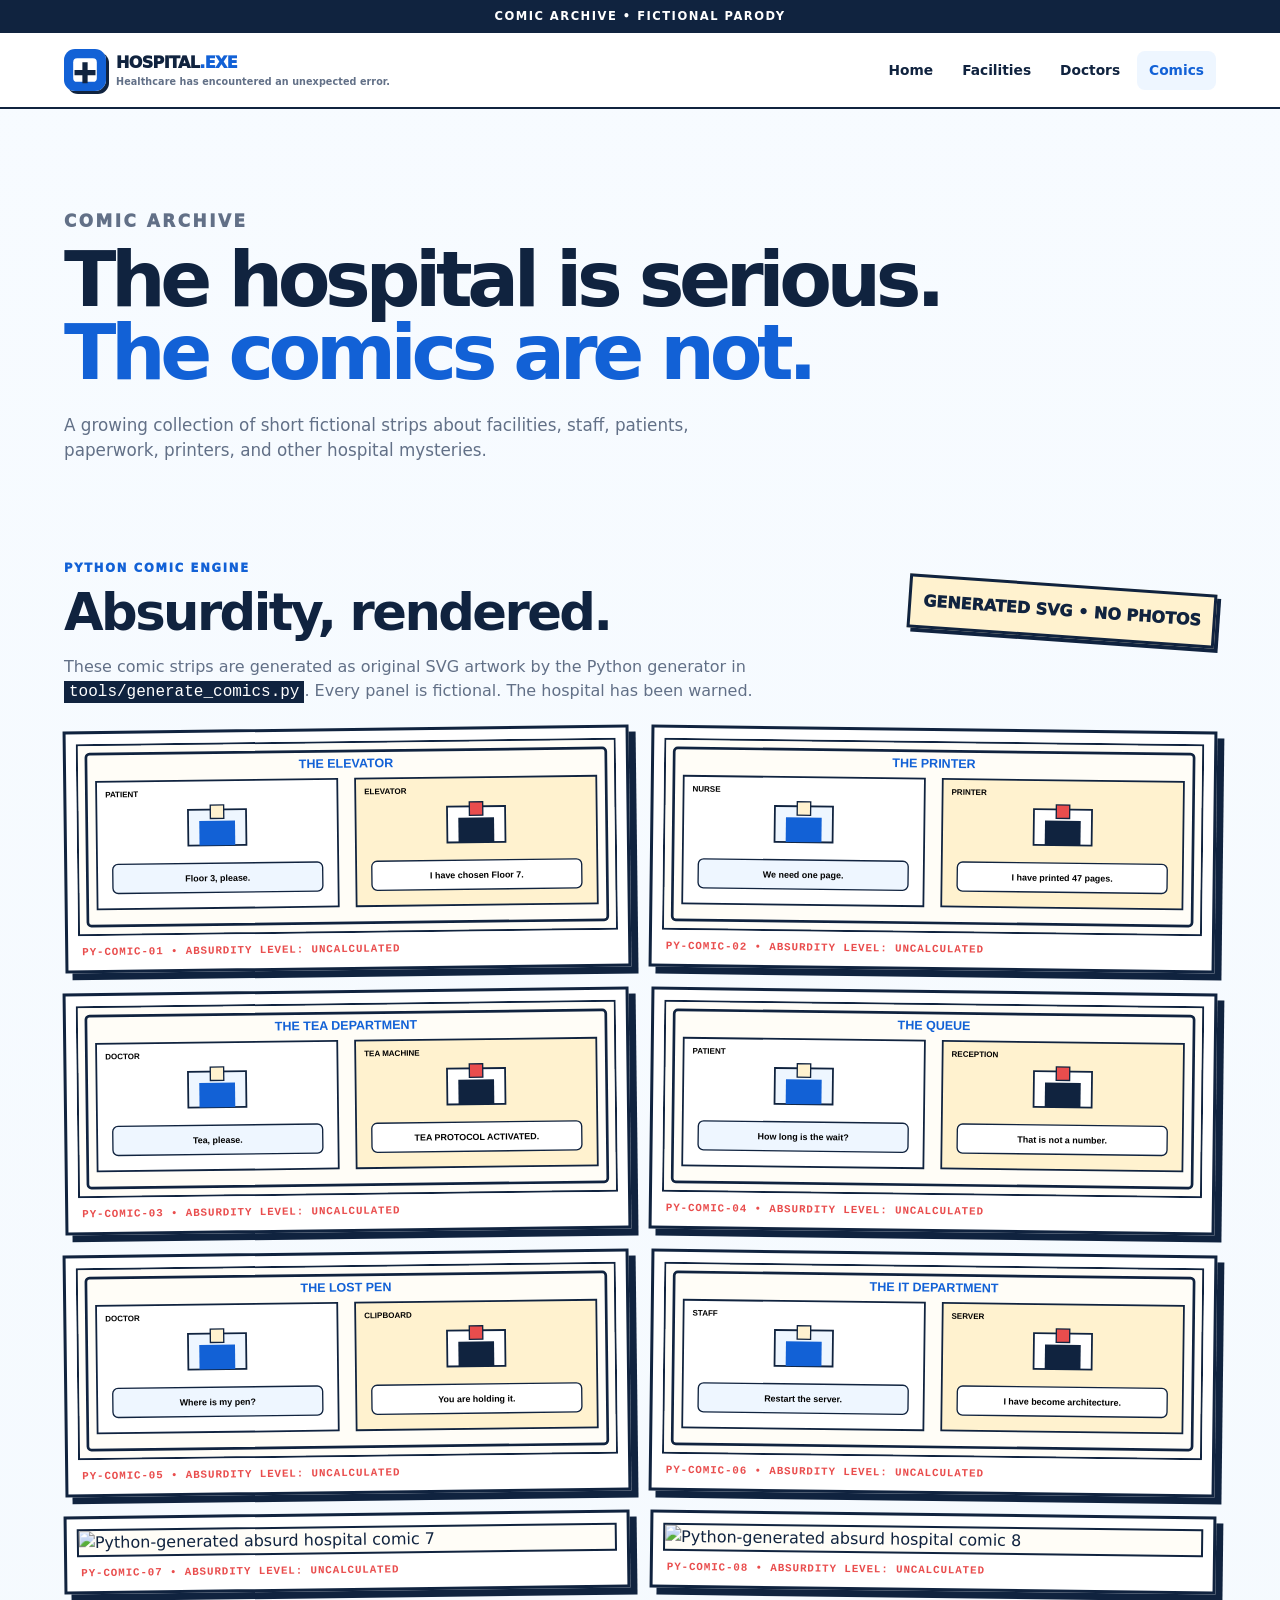
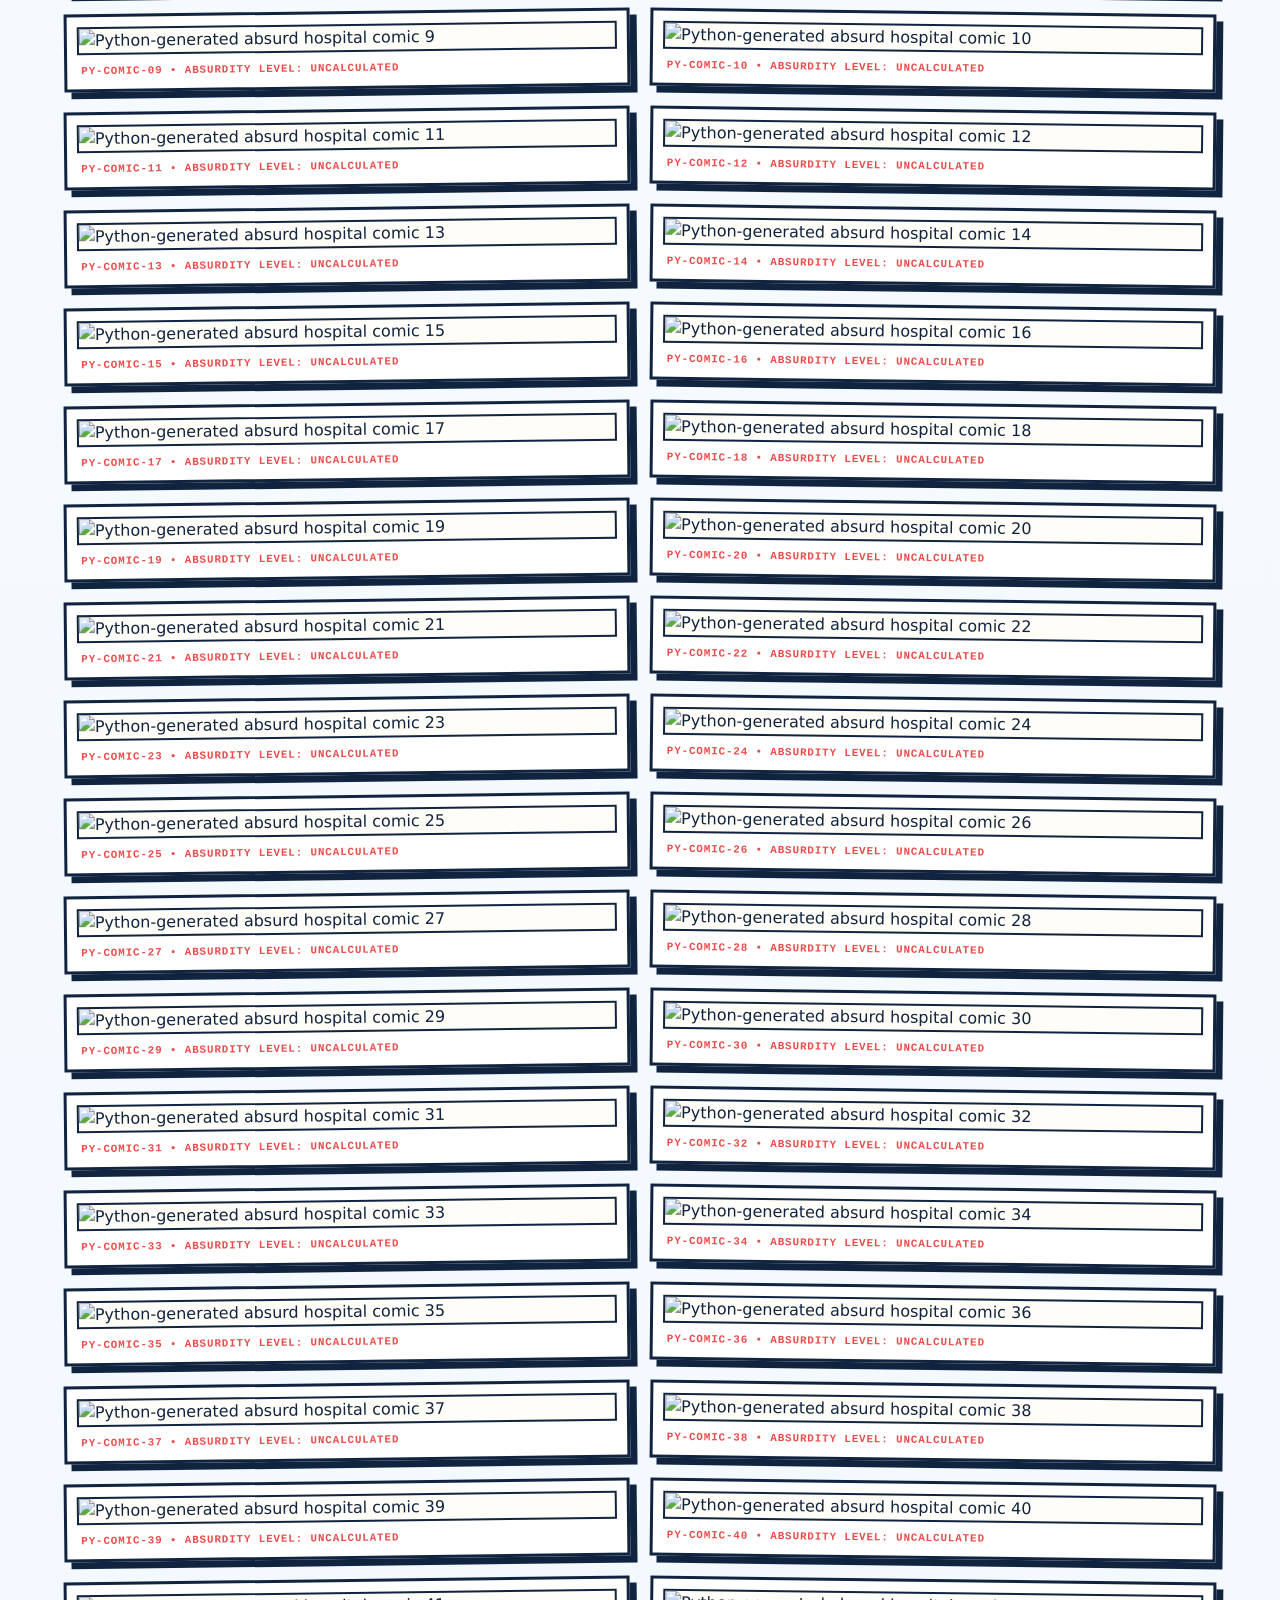
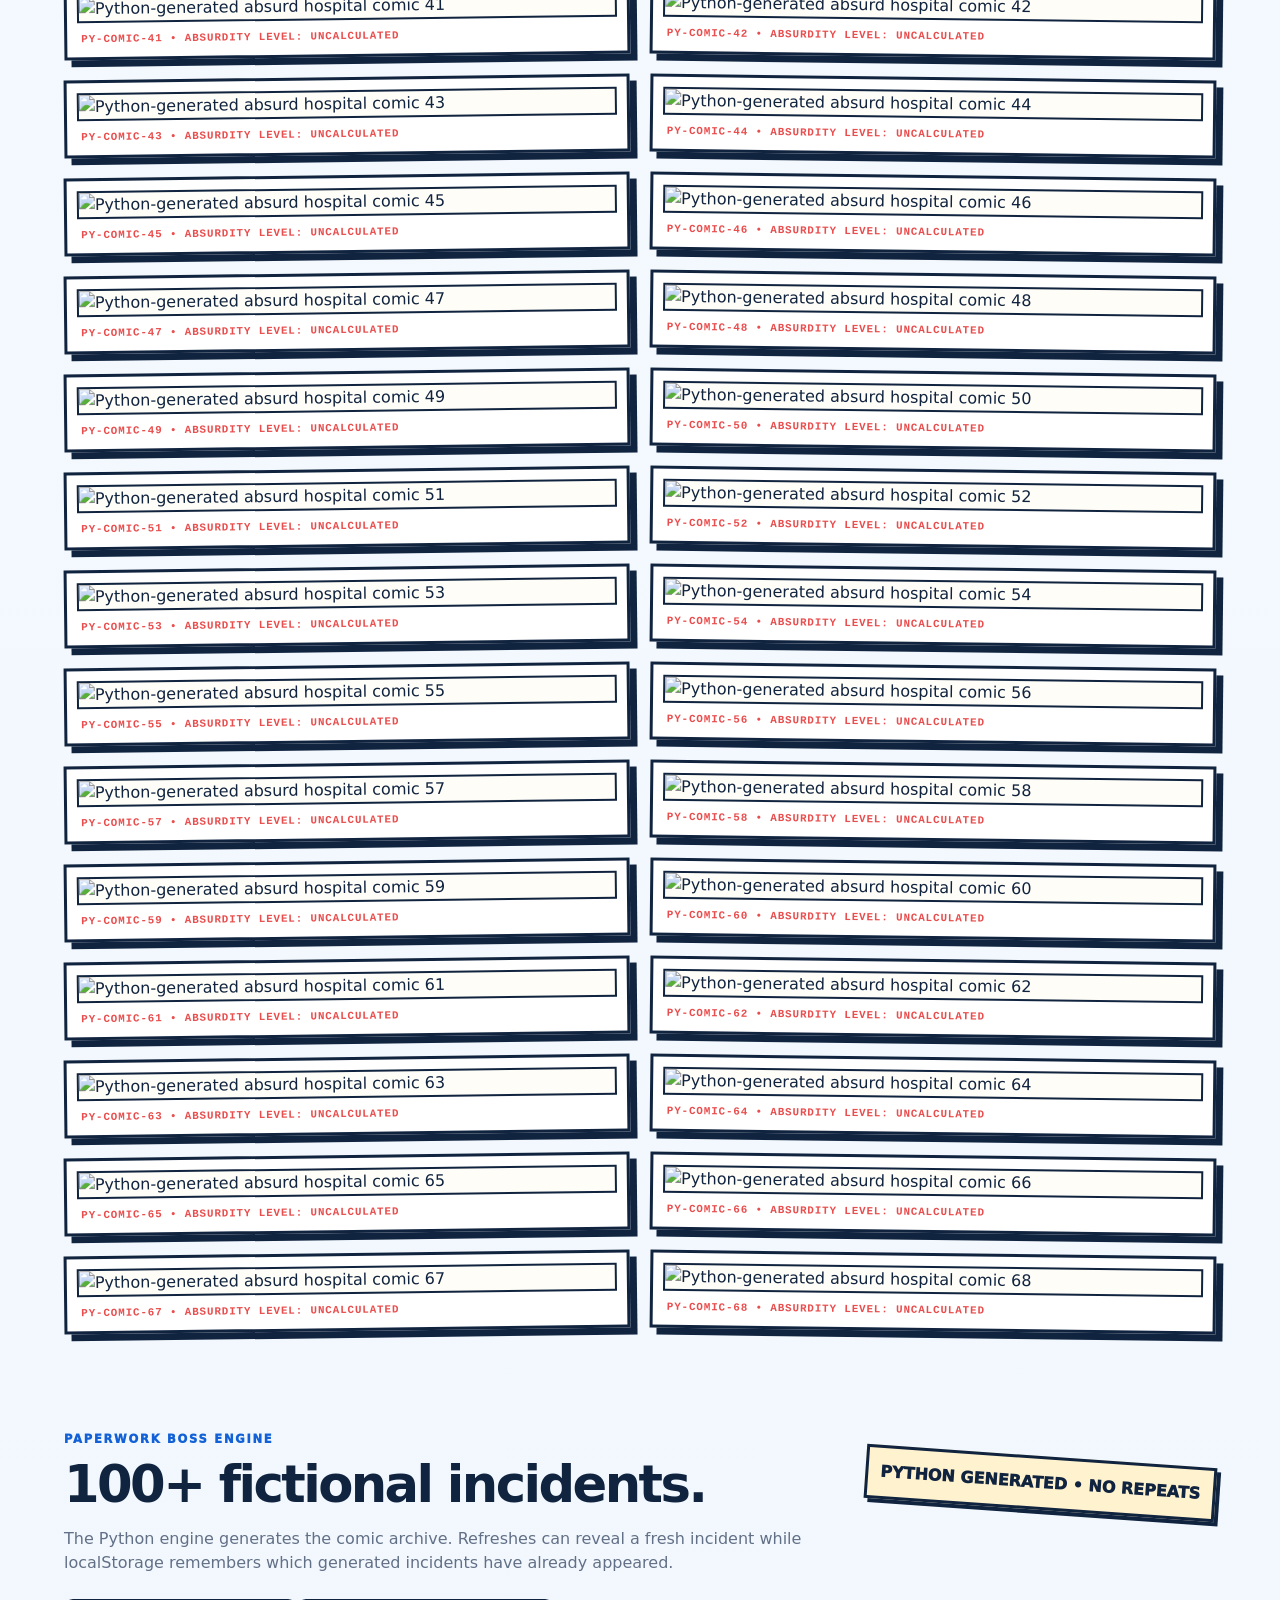
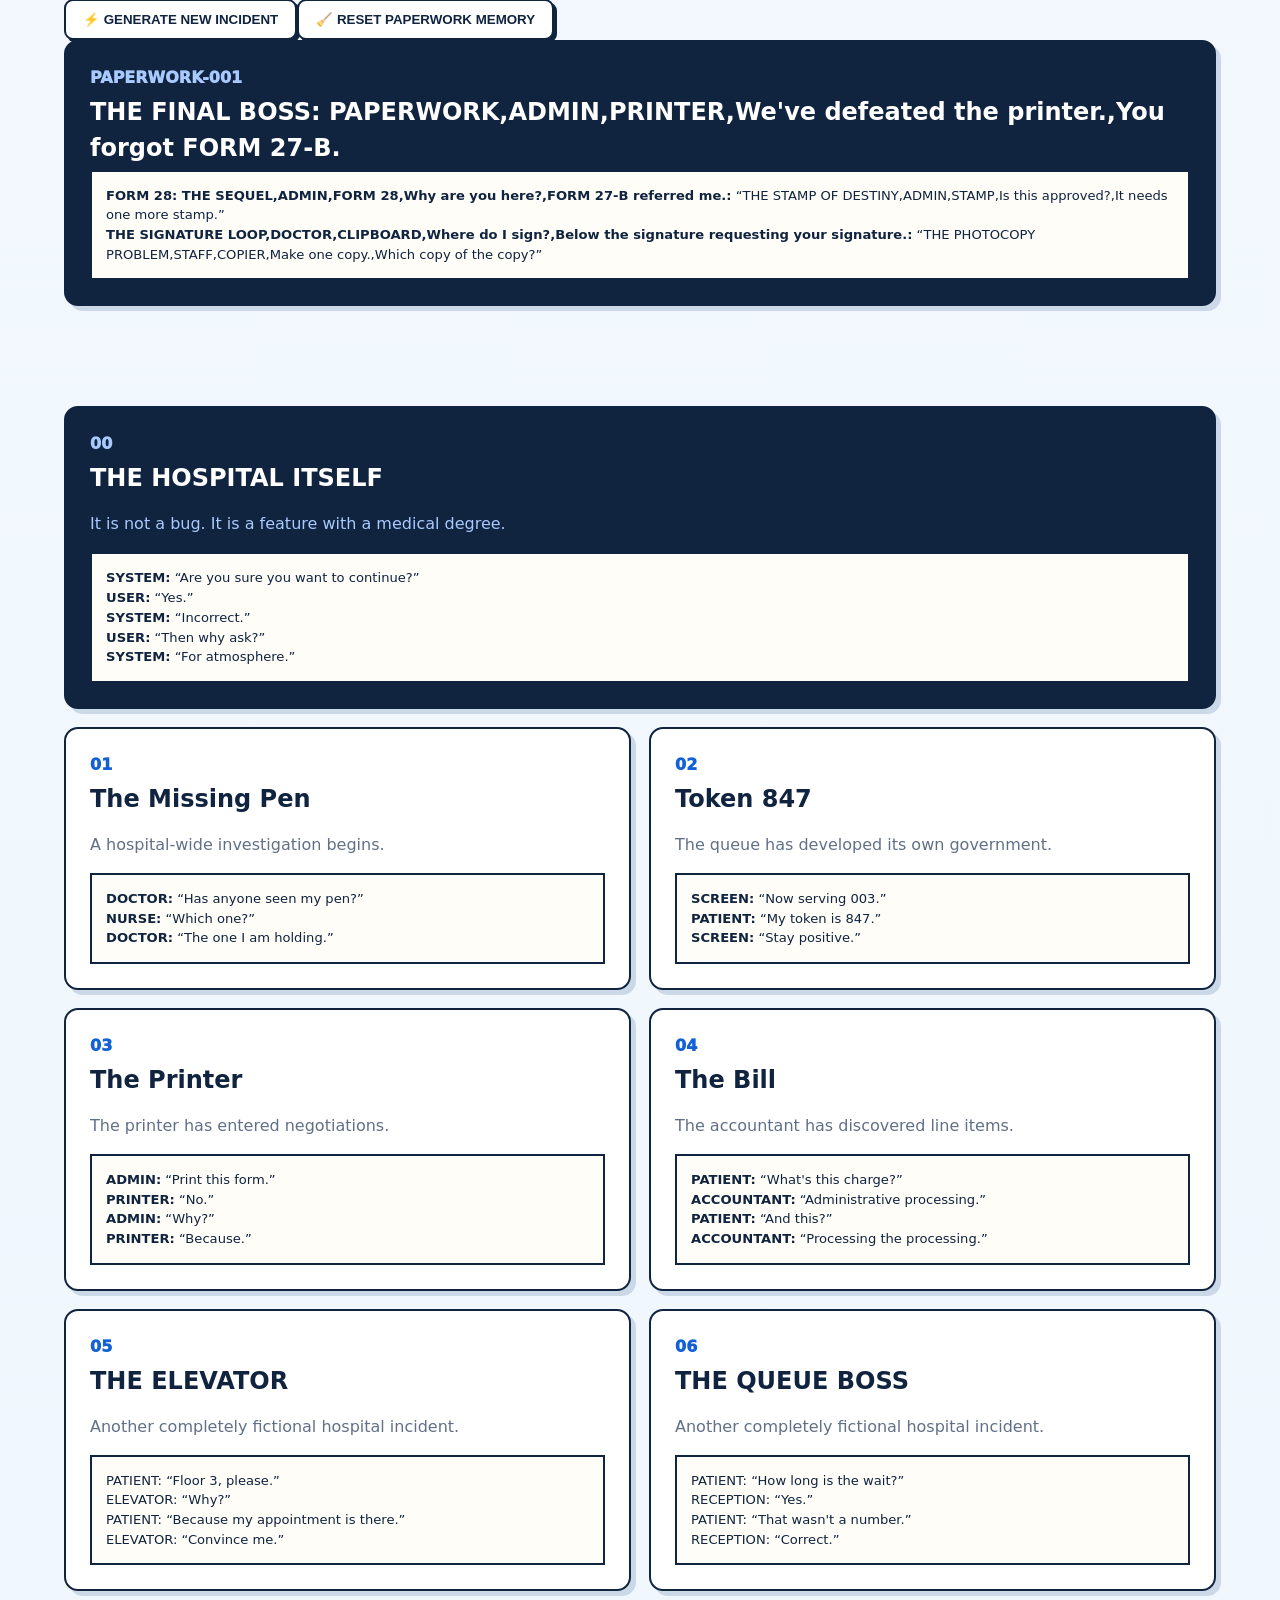
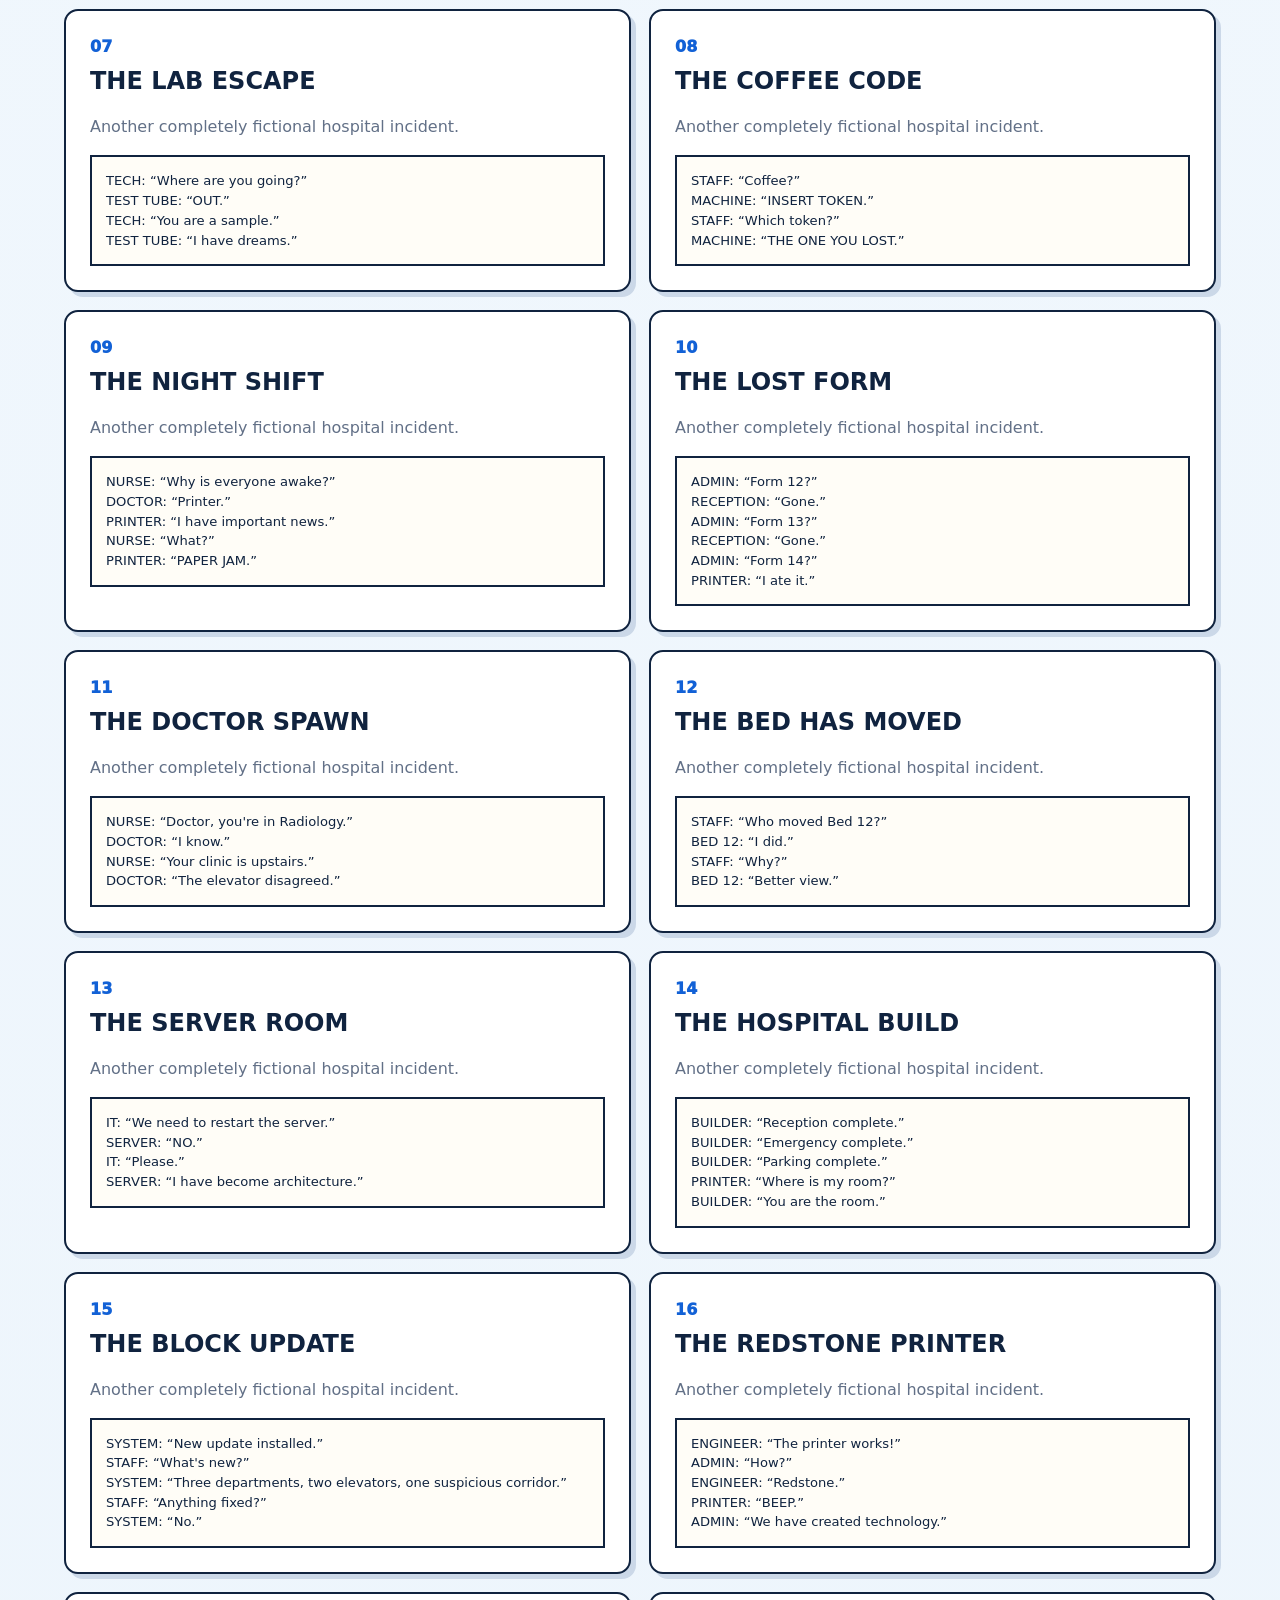
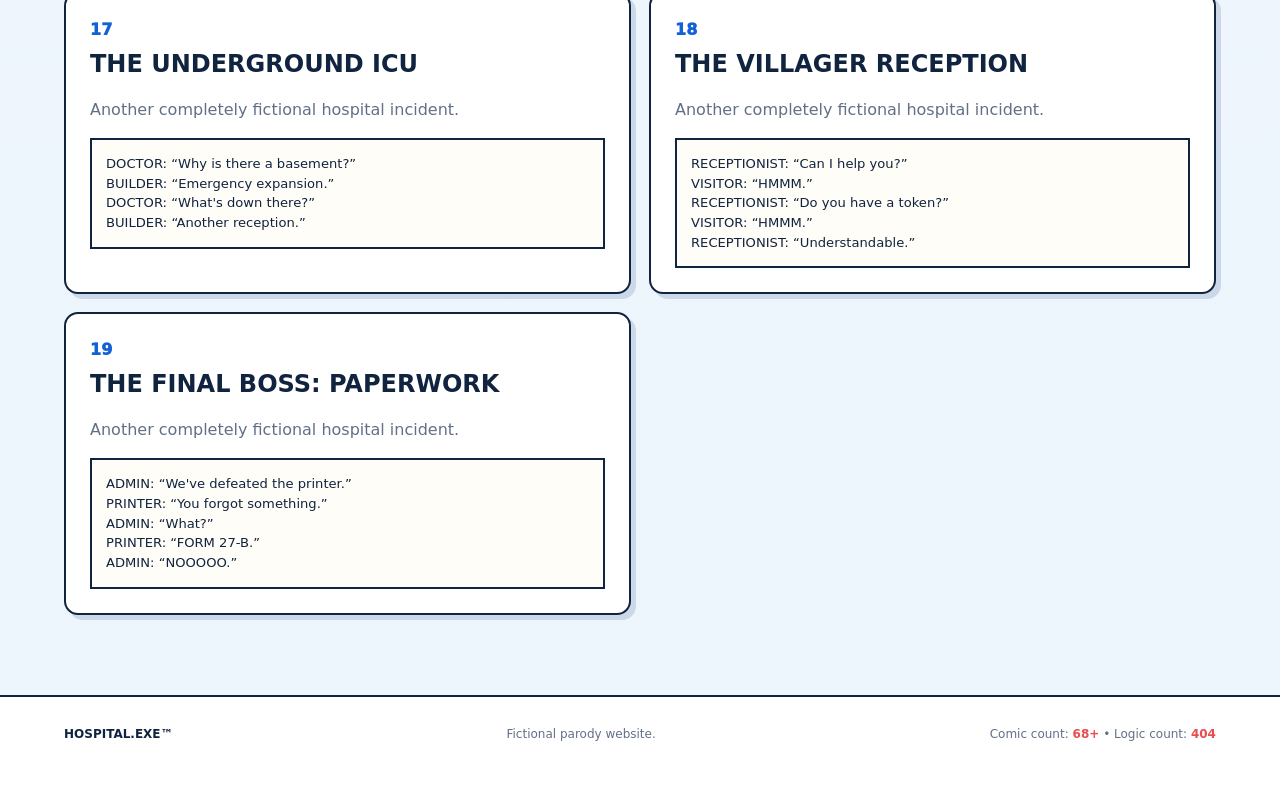
==== commit f42823b2: "Add 100+ paperwork incident engine with persistent no-repeat memory" ====
--- a/comics.html
+++ b/comics.html
@@ -6,7 +6,7 @@
 <main><section class="page-hero"><p class="eyebrow">COMIC ARCHIVE</p><h1>The hospital is serious.<br><em>The comics are not.</em></h1><p>A growing collection of short fictional strips about facilities, staff, patients, paperwork, printers, and other hospital mysteries.</p></section>
 <section class="section generated-comics"><div class="section-head"><div><p class="eyebrow">PYTHON COMIC ENGINE</p><h2>Absurdity, rendered.</h2></div><span class="sticker">GENERATED SVG • NO PHOTOS</span></div><p class="generator-note">These comic strips are generated as original SVG artwork by the Python generator in <code>tools/generate_comics.py</code>. Every panel is fictional. The hospital has been warned.</p><div class="generated-grid">
 <figure class="generated-comic"><img src="assets/comics/01.svg" alt="Python-generated absurd hospital comic 1" loading="lazy"><figcaption>PY-COMIC-01 • ABSURDITY LEVEL: UNCALCULATED</figcaption></figure><figure class="generated-comic"><img src="assets/comics/02.svg" alt="Python-generated absurd hospital comic 2" loading="lazy"><figcaption>PY-COMIC-02 • ABSURDITY LEVEL: UNCALCULATED</figcaption></figure><figure class="generated-comic"><img src="assets/comics/03.svg" alt="Python-generated absurd hospital comic 3" loading="lazy"><figcaption>PY-COMIC-03 • ABSURDITY LEVEL: UNCALCULATED</figcaption></figure><figure class="generated-comic"><img src="assets/comics/04.svg" alt="Python-generated absurd hospital comic 4" loading="lazy"><figcaption>PY-COMIC-04 • ABSURDITY LEVEL: UNCALCULATED</figcaption></figure><figure class="generated-comic"><img src="assets/comics/05.svg" alt="Python-generated absurd hospital comic 5" loading="lazy"><figcaption>PY-COMIC-05 • ABSURDITY LEVEL: UNCALCULATED</figcaption></figure><figure class="generated-comic"><img src="assets/comics/06.svg" alt="Python-generated absurd hospital comic 6" loading="lazy"><figcaption>PY-COMIC-06 • ABSURDITY LEVEL: UNCALCULATED</figcaption></figure><figure class="generated-comic"><img src="assets/comics/07.svg" alt="Python-generated absurd hospital comic 7" loading="lazy"><figcaption>PY-COMIC-07 • ABSURDITY LEVEL: UNCALCULATED</figcaption></figure><figure class="generated-comic"><img src="assets/comics/08.svg" alt="Python-generated absurd hospital comic 8" loading="lazy"><figcaption>PY-COMIC-08 • ABSURDITY LEVEL: UNCALCULATED</figcaption></figure><figure class="generated-comic"><img src="assets/comics/09.svg" alt="Python-generated absurd hospital comic 9" loading="lazy"><figcaption>PY-COMIC-09 • ABSURDITY LEVEL: UNCALCULATED</figcaption></figure><figure class="generated-comic"><img src="assets/comics/10.svg" alt="Python-generated absurd hospital comic 10" loading="lazy"><figcaption>PY-COMIC-10 • ABSURDITY LEVEL: UNCALCULATED</figcaption></figure><figure class="generated-comic"><img src="assets/comics/11.svg" alt="Python-generated absurd hospital comic 11" loading="lazy"><figcaption>PY-COMIC-11 • ABSURDITY LEVEL: UNCALCULATED</figcaption></figure><figure class="generated-comic"><img src="assets/comics/12.svg" alt="Python-generated absurd hospital comic 12" loading="lazy"><figcaption>PY-COMIC-12 • ABSURDITY LEVEL: UNCALCULATED</figcaption></figure><figure class="generated-comic"><img src="assets/comics/13.svg" alt="Python-generated absurd hospital comic 13" loading="lazy"><figcaption>PY-COMIC-13 • ABSURDITY LEVEL: UNCALCULATED</figcaption></figure><figure class="generated-comic"><img src="assets/comics/14.svg" alt="Python-generated absurd hospital comic 14" loading="lazy"><figcaption>PY-COMIC-14 • ABSURDITY LEVEL: UNCALCULATED</figcaption></figure><figure class="generated-comic"><img src="assets/comics/15.svg" alt="Python-generated absurd hospital comic 15" loading="lazy"><figcaption>PY-COMIC-15 • ABSURDITY LEVEL: UNCALCULATED</figcaption></figure><figure class="generated-comic"><img src="assets/comics/16.svg" alt="Python-generated absurd hospital comic 16" loading="lazy"><figcaption>PY-COMIC-16 • ABSURDITY LEVEL: UNCALCULATED</figcaption></figure><figure class="generated-comic"><img src="assets/comics/17.svg" alt="Python-generated absurd hospital comic 17" loading="lazy"><figcaption>PY-COMIC-17 • ABSURDITY LEVEL: UNCALCULATED</figcaption></figure><figure class="generated-comic"><img src="assets/comics/18.svg" alt="Python-generated absurd hospital comic 18" loading="lazy"><figcaption>PY-COMIC-18 • ABSURDITY LEVEL: UNCALCULATED</figcaption></figure><figure class="generated-comic"><img src="assets/comics/19.svg" alt="Python-generated absurd hospital comic 19" loading="lazy"><figcaption>PY-COMIC-19 • ABSURDITY LEVEL: UNCALCULATED</figcaption></figure><figure class="generated-comic"><img src="assets/comics/20.svg" alt="Python-generated absurd hospital comic 20" loading="lazy"><figcaption>PY-COMIC-20 • ABSURDITY LEVEL: UNCALCULATED</figcaption></figure><figure class="generated-comic"><img src="assets/comics/21.svg" alt="Python-generated absurd hospital comic 21" loading="lazy"><figcaption>PY-COMIC-21 • ABSURDITY LEVEL: UNCALCULATED</figcaption></figure><figure class="generated-comic"><img src="assets/comics/22.svg" alt="Python-generated absurd hospital comic 22" loading="lazy"><figcaption>PY-COMIC-22 • ABSURDITY LEVEL: UNCALCULATED</figcaption></figure><figure class="generated-comic"><img src="assets/comics/23.svg" alt="Python-generated absurd hospital comic 23" loading="lazy"><figcaption>PY-COMIC-23 • ABSURDITY LEVEL: UNCALCULATED</figcaption></figure><figure class="generated-comic"><img src="assets/comics/24.svg" alt="Python-generated absurd hospital comic 24" loading="lazy"><figcaption>PY-COMIC-24 • ABSURDITY LEVEL: UNCALCULATED</figcaption></figure><figure class="generated-comic"><img src="assets/comics/25.svg" alt="Python-generated absurd hospital comic 25" loading="lazy"><figcaption>PY-COMIC-25 • ABSURDITY LEVEL: UNCALCULATED</figcaption></figure><figure class="generated-comic"><img src="assets/comics/26.svg" alt="Python-generated absurd hospital comic 26" loading="lazy"><figcaption>PY-COMIC-26 • ABSURDITY LEVEL: UNCALCULATED</figcaption></figure><figure class="generated-comic"><img src="assets/comics/27.svg" alt="Python-generated absurd hospital comic 27" loading="lazy"><figcaption>PY-COMIC-27 • ABSURDITY LEVEL: UNCALCULATED</figcaption></figure><figure class="generated-comic"><img src="assets/comics/28.svg" alt="Python-generated absurd hospital comic 28" loading="lazy"><figcaption>PY-COMIC-28 • ABSURDITY LEVEL: UNCALCULATED</figcaption></figure><figure class="generated-comic"><img src="assets/comics/29.svg" alt="Python-generated absurd hospital comic 29" loading="lazy"><figcaption>PY-COMIC-29 • ABSURDITY LEVEL: UNCALCULATED</figcaption></figure><figure class="generated-comic"><img src="assets/comics/30.svg" alt="Python-generated absurd hospital comic 30" loading="lazy"><figcaption>PY-COMIC-30 • ABSURDITY LEVEL: UNCALCULATED</figcaption></figure><figure class="generated-comic"><img src="assets/comics/31.svg" alt="Python-generated absurd hospital comic 31" loading="lazy"><figcaption>PY-COMIC-31 • ABSURDITY LEVEL: UNCALCULATED</figcaption></figure><figure class="generated-comic"><img src="assets/comics/32.svg" alt="Python-generated absurd hospital comic 32" loading="lazy"><figcaption>PY-COMIC-32 • ABSURDITY LEVEL: UNCALCULATED</figcaption></figure><figure class="generated-comic"><img src="assets/comics/33.svg" alt="Python-generated absurd hospital comic 33" loading="lazy"><figcaption>PY-COMIC-33 • ABSURDITY LEVEL: UNCALCULATED</figcaption></figure><figure class="generated-comic"><img src="assets/comics/34.svg" alt="Python-generated absurd hospital comic 34" loading="lazy"><figcaption>PY-COMIC-34 • ABSURDITY LEVEL: UNCALCULATED</figcaption></figure><figure class="generated-comic"><img src="assets/comics/35.svg" alt="Python-generated absurd hospital comic 35" loading="lazy"><figcaption>PY-COMIC-35 • ABSURDITY LEVEL: UNCALCULATED</figcaption></figure><figure class="generated-comic"><img src="assets/comics/36.svg" alt="Python-generated absurd hospital comic 36" loading="lazy"><figcaption>PY-COMIC-36 • ABSURDITY LEVEL: UNCALCULATED</figcaption></figure><figure class="generated-comic"><img src="assets/comics/37.svg" alt="Python-generated absurd hospital comic 37" loading="lazy"><figcaption>PY-COMIC-37 • ABSURDITY LEVEL: UNCALCULATED</figcaption></figure><figure class="generated-comic"><img src="assets/comics/38.svg" alt="Python-generated absurd hospital comic 38" loading="lazy"><figcaption>PY-COMIC-38 • ABSURDITY LEVEL: UNCALCULATED</figcaption></figure><figure class="generated-comic"><img src="assets/comics/39.svg" alt="Python-generated absurd hospital comic 39" loading="lazy"><figcaption>PY-COMIC-39 • ABSURDITY LEVEL: UNCALCULATED</figcaption></figure><figure class="generated-comic"><img src="assets/comics/40.svg" alt="Python-generated absurd hospital comic 40" loading="lazy"><figcaption>PY-COMIC-40 • ABSURDITY LEVEL: UNCALCULATED</figcaption></figure><figure class="generated-comic"><img src="assets/comics/41.svg" alt="Python-generated absurd hospital comic 41" loading="lazy"><figcaption>PY-COMIC-41 • ABSURDITY LEVEL: UNCALCULATED</figcaption></figure><figure class="generated-comic"><img src="assets/comics/42.svg" alt="Python-generated absurd hospital comic 42" loading="lazy"><figcaption>PY-COMIC-42 • ABSURDITY LEVEL: UNCALCULATED</figcaption></figure><figure class="generated-comic"><img src="assets/comics/43.svg" alt="Python-generated absurd hospital comic 43" loading="lazy"><figcaption>PY-COMIC-43 • ABSURDITY LEVEL: UNCALCULATED</figcaption></figure><figure class="generated-comic"><img src="assets/comics/44.svg" alt="Python-generated absurd hospital comic 44" loading="lazy"><figcaption>PY-COMIC-44 • ABSURDITY LEVEL: UNCALCULATED</figcaption></figure><figure class="generated-comic"><img src="assets/comics/45.svg" alt="Python-generated absurd hospital comic 45" loading="lazy"><figcaption>PY-COMIC-45 • ABSURDITY LEVEL: UNCALCULATED</figcaption></figure><figure class="generated-comic"><img src="assets/comics/46.svg" alt="Python-generated absurd hospital comic 46" loading="lazy"><figcaption>PY-COMIC-46 • ABSURDITY LEVEL: UNCALCULATED</figcaption></figure><figure class="generated-comic"><img src="assets/comics/47.svg" alt="Python-generated absurd hospital comic 47" loading="lazy"><figcaption>PY-COMIC-47 • ABSURDITY LEVEL: UNCALCULATED</figcaption></figure><figure class="generated-comic"><img src="assets/comics/48.svg" alt="Python-generated absurd hospital comic 48" loading="lazy"><figcaption>PY-COMIC-48 • ABSURDITY LEVEL: UNCALCULATED</figcaption></figure><figure class="generated-comic"><img src="assets/comics/49.svg" alt="Python-generated absurd hospital comic 49" loading="lazy"><figcaption>PY-COMIC-49 • ABSURDITY LEVEL: UNCALCULATED</figcaption></figure><figure class="generated-comic"><img src="assets/comics/50.svg" alt="Python-generated absurd hospital comic 50" loading="lazy"><figcaption>PY-COMIC-50 • ABSURDITY LEVEL: UNCALCULATED</figcaption></figure><figure class="generated-comic"><img src="assets/comics/51.svg" alt="Python-generated absurd hospital comic 51" loading="lazy"><figcaption>PY-COMIC-51 • ABSURDITY LEVEL: UNCALCULATED</figcaption></figure><figure class="generated-comic"><img src="assets/comics/52.svg" alt="Python-generated absurd hospital comic 52" loading="lazy"><figcaption>PY-COMIC-52 • ABSURDITY LEVEL: UNCALCULATED</figcaption></figure><figure class="generated-comic"><img src="assets/comics/53.svg" alt="Python-generated absurd hospital comic 53" loading="lazy"><figcaption>PY-COMIC-53 • ABSURDITY LEVEL: UNCALCULATED</figcaption></figure><figure class="generated-comic"><img src="assets/comics/54.svg" alt="Python-generated absurd hospital comic 54" loading="lazy"><figcaption>PY-COMIC-54 • ABSURDITY LEVEL: UNCALCULATED</figcaption></figure><figure class="generated-comic"><img src="assets/comics/55.svg" alt="Python-generated absurd hospital comic 55" loading="lazy"><figcaption>PY-COMIC-55 • ABSURDITY LEVEL: UNCALCULATED</figcaption></figure><figure class="generated-comic"><img src="assets/comics/56.svg" alt="Python-generated absurd hospital comic 56" loading="lazy"><figcaption>PY-COMIC-56 • ABSURDITY LEVEL: UNCALCULATED</figcaption></figure><figure class="generated-comic"><img src="assets/comics/57.svg" alt="Python-generated absurd hospital comic 57" loading="lazy"><figcaption>PY-COMIC-57 • ABSURDITY LEVEL: UNCALCULATED</figcaption></figure><figure class="generated-comic"><img src="assets/comics/58.svg" alt="Python-generated absurd hospital comic 58" loading="lazy"><figcaption>PY-COMIC-58 • ABSURDITY LEVEL: UNCALCULATED</figcaption></figure><figure class="generated-comic"><img src="assets/comics/59.svg" alt="Python-generated absurd hospital comic 59" loading="lazy"><figcaption>PY-COMIC-59 • ABSURDITY LEVEL: UNCALCULATED</figcaption></figure><figure class="generated-comic"><img src="assets/comics/60.svg" alt="Python-generated absurd hospital comic 60" loading="lazy"><figcaption>PY-COMIC-60 • ABSURDITY LEVEL: UNCALCULATED</figcaption></figure><figure class="generated-comic"><img src="assets/comics/61.svg" alt="Python-generated absurd hospital comic 61" loading="lazy"><figcaption>PY-COMIC-61 • ABSURDITY LEVEL: UNCALCULATED</figcaption></figure><figure class="generated-comic"><img src="assets/comics/62.svg" alt="Python-generated absurd hospital comic 62" loading="lazy"><figcaption>PY-COMIC-62 • ABSURDITY LEVEL: UNCALCULATED</figcaption></figure><figure class="generated-comic"><img src="assets/comics/63.svg" alt="Python-generated absurd hospital comic 63" loading="lazy"><figcaption>PY-COMIC-63 • ABSURDITY LEVEL: UNCALCULATED</figcaption></figure><figure class="generated-comic"><img src="assets/comics/64.svg" alt="Python-generated absurd hospital comic 64" loading="lazy"><figcaption>PY-COMIC-64 • ABSURDITY LEVEL: UNCALCULATED</figcaption></figure><figure class="generated-comic"><img src="assets/comics/65.svg" alt="Python-generated absurd hospital comic 65" loading="lazy"><figcaption>PY-COMIC-65 • ABSURDITY LEVEL: UNCALCULATED</figcaption></figure><figure class="generated-comic"><img src="assets/comics/66.svg" alt="Python-generated absurd hospital comic 66" loading="lazy"><figcaption>PY-COMIC-66 • ABSURDITY LEVEL: UNCALCULATED</figcaption></figure><figure class="generated-comic"><img src="assets/comics/67.svg" alt="Python-generated absurd hospital comic 67" loading="lazy"><figcaption>PY-COMIC-67 • ABSURDITY LEVEL: UNCALCULATED</figcaption></figure><figure class="generated-comic"><img src="assets/comics/68.svg" alt="Python-generated absurd hospital comic 68" loading="lazy"><figcaption>PY-COMIC-68 • ABSURDITY LEVEL: UNCALCULATED</figcaption></figure>
-</div></section><section class="section archive-grid"><div class="archive-card mega"><span>00</span><h2>THE HOSPITAL ITSELF</h2><p>It is not a bug. It is a feature with a medical degree.</p><div class="mini-strip"><b>SYSTEM:</b> “Are you sure you want to continue?”<br><b>USER:</b> “Yes.”<br><b>SYSTEM:</b> “Incorrect.”<br><b>USER:</b> “Then why ask?”<br><b>SYSTEM:</b> “For atmosphere.”</div></div>
+</div></section><section class="section paperwork-generator"><div class="section-head"><div><p class="eyebrow">PAPERWORK BOSS ENGINE</p><h2>100+ fictional incidents.</h2></div><span class="sticker">PYTHON GENERATED • NO REPEATS</span></div><p class="generator-note">The Python engine generates the comic archive. Refreshes can reveal a fresh incident while localStorage remembers which generated incidents have already appeared.</p><div class="paperwork-controls"><button class="button" id="new-paperwork">⚡ GENERATE NEW INCIDENT</button><button class="button" id="reset-paperwork">🧹 RESET PAPERWORK MEMORY</button></div><article id="paperwork-live" class="archive-card mega"><span id="paperwork-id">LIVE-100+</span><h2 id="paperwork-title">PAPERWORK.EXE IS LOADING...</h2><div id="paperwork-strip" class="mini-strip">The paperwork engine is looking for a form that does not yet exist.</div></article></section><section class="section archive-grid"><div class="archive-card mega"><span>00</span><h2>THE HOSPITAL ITSELF</h2><p>It is not a bug. It is a feature with a medical degree.</p><div class="mini-strip"><b>SYSTEM:</b> “Are you sure you want to continue?”<br><b>USER:</b> “Yes.”<br><b>SYSTEM:</b> “Incorrect.”<br><b>USER:</b> “Then why ask?”<br><b>SYSTEM:</b> “For atmosphere.”</div></div>
 <div class="archive-card"><span>01</span><h2>The Missing Pen</h2><p>A hospital-wide investigation begins.</p><div class="mini-strip"><b>DOCTOR:</b> “Has anyone seen my pen?”<br><b>NURSE:</b> “Which one?”<br><b>DOCTOR:</b> “The one I am holding.”</div></div>
 <div class="archive-card"><span>02</span><h2>Token 847</h2><p>The queue has developed its own government.</p><div class="mini-strip"><b>SCREEN:</b> “Now serving 003.”<br><b>PATIENT:</b> “My token is 847.”<br><b>SCREEN:</b> “Stay positive.”</div></div>
 <div class="archive-card"><span>03</span><h2>The Printer</h2><p>The printer has entered negotiations.</p><div class="mini-strip"><b>ADMIN:</b> “Print this form.”<br><b>PRINTER:</b> “No.”<br><b>ADMIN:</b> “Why?”<br><b>PRINTER:</b> “Because.”</div></div>
@@ -25,4 +25,6 @@
 <div class="archive-card"><span>16</span><h2>THE REDSTONE PRINTER</h2><p>Another completely fictional hospital incident.</p><div class="mini-strip">ENGINEER: “The printer works!”<br>ADMIN: “How?”<br>ENGINEER: “Redstone.”<br>PRINTER: “BEEP.”<br>ADMIN: “We have created technology.”</div></div>
 <div class="archive-card"><span>17</span><h2>THE UNDERGROUND ICU</h2><p>Another completely fictional hospital incident.</p><div class="mini-strip">DOCTOR: “Why is there a basement?”<br>BUILDER: “Emergency expansion.”<br>DOCTOR: “What's down there?”<br>BUILDER: “Another reception.”</div></div>
 <div class="archive-card"><span>18</span><h2>THE VILLAGER RECEPTION</h2><p>Another completely fictional hospital incident.</p><div class="mini-strip">RECEPTIONIST: “Can I help you?”<br>VISITOR: “HMMM.”<br>RECEPTIONIST: “Do you have a token?”<br>VISITOR: “HMMM.”<br>RECEPTIONIST: “Understandable.”</div></div>
-<div class="archive-card"><span>19</span><h2>THE FINAL BOSS: PAPERWORK</h2><p>Another completely fictional hospital incident.</p><div class="mini-strip">ADMIN: “We've defeated the printer.”<br>PRINTER: “You forgot something.”<br>ADMIN: “What?”<br>PRINTER: “FORM 27-B.”<br>ADMIN: “NOOOOO.”</div></div></section></main><footer><strong>HOSPITAL.EXE™</strong><span>Fictional parody website.</span><span>Comic count: <b>68+</b> • Logic count: <b>404</b></span></footer><script src="js/app.js"></script></body></html>+<div class="archive-card"><span>19</span><h2>THE FINAL BOSS: PAPERWORK</h2><p>Another completely fictional hospital incident.</p><div class="mini-strip">ADMIN: “We've defeated the printer.”<br>PRINTER: “You forgot something.”<br>ADMIN: “What?”<br>PRINTER: “FORM 27-B.”<br>ADMIN: “NOOOOO.”</div></div></section></main><footer><strong>HOSPITAL.EXE™</strong><span>Fictional parody website.</span><span>Comic count: <b>68+</b> • Logic count: <b>404</b></span></footer><script>
+(()=>{const KEY="hospital-exe-paperwork-v1";const stories=[[["THE FINAL BOSS: PAPERWORK","ADMIN","PRINTER","We've defeated the printer.","You forgot FORM 27-B."],["FORM 28: THE SEQUEL","ADMIN","FORM 28","Why are you here?","FORM 27-B referred me."],["THE SIGNATURE LOOP","DOCTOR","CLIPBOARD","Where do I sign?","Below the signature requesting your signature."],["THE STAMP OF DESTINY","ADMIN","STAMP","Is this approved?","It needs one more stamp."],["THE PHOTOCOPY PROBLEM","STAFF","COPIER","Make one copy.","Which copy of the copy?"],["THE MISSING ATTACHMENT","ADMIN","EMAIL","The form is complete.","The attachment has escaped."],["THE FORM FORM","RECEPTION","FORM","I need a form.","Which form?"],["THE COUNTER SIGNATURE","ADMIN","SIGNATURE","I signed it.","Someone must sign that you signed it."],["THE FILE NUMBER","RECORDS","FILE","What is the file number?","The file has forgotten."],["THE BLUE PEN LAW","ADMIN","PEN","Can I use black ink?","Not according to the imaginary law."],["THE THREE COPIES","RECEPTION","PRINTER","How many copies?","Three, plus one copy of the three copies."],["THE APPROVAL CHAIN","ADMIN","APPROVAL","Who approves this?","The person who approves the approver."],["THE FORM REJECTION","ADMIN","FORM","Why was it rejected?","The handwriting looked too confident."],["THE LOST STAPLE","RECORDS","STAPLER","Where is the staple?","It has been escalated."],["THE FILE FILE","RECORDS","FILE","I need the patient file.","Which file? The file about the file."],["THE RECEIPT RECEIPT","BILLING","RECEIPT","I need a receipt.","For which receipt?"],["THE DATE ERROR","ADMIN","CALENDAR","The date is correct.","Please correct the correct date."],["THE WITNESS FORM","ADMIN","FORM","Who witnessed this?","The previous form."],["THE ATTACHMENT ATTACHMENT","ADMIN","EMAIL","I attached the document.","Attach proof that you attached it."],["THE FINAL FINAL FORM","ADMIN","FORM","Is this the final form?","This is the final final form."],["THE QUEUE FORMS","RECEPTION","QUEUE","Take a token.","Which form gets the token?"],["THE PRINT PREVIEW","ADMIN","PRINTER","It looks perfect.","Print preview disagrees."],["THE MISSING PAGE","RECORDS","FILE","Pages 1 to 10 are here.","Page 7 has filed for independence."],["THE SIGNATURE FONT","ADMIN","FORM","My signature is valid.","It is not in the approved handwriting font."],["THE STAMP SHORTAGE","ADMIN","STAMP","Where is the approval stamp?","It is approving another stamp."],["THE FORM AUDIT","AUDITOR","FORM","Everything is complete.","Then why is there an audit form?"],["THE AUDIT AUDIT","AUDITOR","FILE","The audit is finished.","Now audit the audit."],["THE DOCUMENT OF DOCUMENTS","ADMIN","DOCUMENT","This is the document.","Where is the document proving it is the document?"],["THE FOLDER MAZE","RECORDS","FOLDER","Where should this go?","Inside the folder marked folders."],["THE LAST SIGNATURE","ADMIN","PEN","One last signature.","That sentence has never been true."],["THE FORM PASSWORD","ADMIN","FORM","What is the password?","It is written on Form 27-B."],["THE FORM 27-B","ADMIN","FORM 27-B","Who created you?","A checkbox nobody remembers selecting."],["THE CHECKBOX","ADMIN","CHECKBOX","Should I tick this?","Only if you have Form 27-C."],["THE FORM 27-C","ADMIN","FORM 27-C","I was told you needed me.","I need Form 27-D."],["THE FORM 27-D","ADMIN","FORM 27-D","This ends here.","That is adorable."],["THE PAPER TRAIL","RECORDS","PAPER","Where did all these papers come from?","Nobody knows. Everyone signed them."],["THE RUBBER STAMP","ADMIN","STAMP","Stamp it.","STAMP requires authorization."],["THE AUTHORIZATION","ADMIN","FORM","Who authorizes the stamp?","The authorization form."],["THE FORM INVENTORY","ADMIN","SHELF","How many forms do we have?","We counted yesterday. Today there are more."],["THE EMPTY FORM","ADMIN","FORM","Why is this blank?","It is waiting for its purpose."],["THE FORM THAT FORMS","ADMIN","FORM","This form is generating forms.","Please submit Form 27-B about that."],["THE PAPERWORK LOOP","ADMIN","PRINTER","We are finally done.","The printer printed the checklist for being done."],["THE LAST PAGE","RECORDS","FILE","This is the last page.","There is always another page."],["THE CHECKLIST","ADMIN","CHECKLIST","Everything is checked.","Except the checklist."],["THE CHECKLIST CHECKLIST","ADMIN","CHECKLIST","Now everything is checked.","Except the checklist checklist."],["THE ARCHIVE","RECORDS","ARCHIVE","Where does this old form go?","Into the archive of old forms."],["THE ARCHIVE FORM","RECORDS","FORM","Why is the archive asking for a form?","Because bureaucracy evolves."],["THE PAPERWORK END","ADMIN","PRINTER","Is paperwork finally defeated?","Please sign here to confirm."]]];let used=[];try{used=JSON.parse(localStorage.getItem(KEY)||"[]")}catch{}function pick(){let available=stories.map((x,i)=>[x,i]).filter(x=>!used.includes(x[1]));if(!available.length){used=[];available=stories.map((x,i)=>[x,i])}const [x,i]=available[Math.floor(Math.random()*available.length)];used.push(i);localStorage.setItem(KEY,JSON.stringify(used));return x}function show(){const x=pick();document.getElementById("paperwork-id").textContent="PAPERWORK-"+String(used.length).padStart(3,"0");document.getElementById("paperwork-title").textContent=x[0];document.getElementById("paperwork-strip").innerHTML="<b>"+x[1]+":</b> “"+x[3]+"”<br><b>"+x[2]+":</b> “"+x[4]+"”"}document.getElementById("new-paperwork").onclick=show;document.getElementById("reset-paperwork").onclick=()=>{localStorage.removeItem(KEY);used=[];show()};show()})();
+</script><script src="js/app.js"></script></body></html>
--- a/css/style.css
+++ b/css/style.css
@@ -3,4 +3,7 @@
 
 .live-status{position:relative}.live-dot{font-size:.72rem;font-weight:900;letter-spacing:.12em}.live-dot::first-letter{color:#e33}.live-status-grid{display:grid;grid-template-columns:repeat(4,minmax(0,1fr));gap:14px}.live-card{position:relative;border:2px solid #111;background:#fff;padding:18px;min-height:145px;box-shadow:6px 6px 0 #111}.live-card:nth-child(3n){transform:rotate(-.5deg)}.live-card:nth-child(4n){transform:rotate(.5deg)}.live-number{font:900 .7rem monospace;opacity:.5}.live-card strong{display:block;font-size:1.05rem;margin:8px 0}.live-card b{display:inline-block;font-size:.68rem;letter-spacing:.08em;border:1px solid #111;padding:4px 7px}.live-card p{font-size:.84rem;line-height:1.45;margin-bottom:0}.status-timestamp{font:700 .72rem monospace;opacity:.65;margin-top:22px}.install-app{border:2px solid #111;background:#fff;padding:8px 11px;font:800 .72rem inherit;cursor:pointer}.install-app:hover{transform:translateY(-1px)}@media(max-width:900px){.live-status-grid{grid-template-columns:repeat(2,minmax(0,1fr))}}@media(max-width:560px){.live-status-grid{grid-template-columns:1fr}.live-card{min-height:auto}.install-app{width:100%;margin-top:8px}}
 .command-center{padding-top:20px}.control-grid{display:grid;grid-template-columns:repeat(4,1fr);gap:14px}.control-tile{text-align:left;border:3px solid var(--ink);background:#fff;padding:20px;min-height:180px;box-shadow:5px 5px 0 var(--ink);cursor:pointer;transition:.15s;font:inherit;color:inherit}.control-tile:hover{transform:translate(3px,3px);box-shadow:2px 2px 0 var(--ink)}.control-tile span{display:block;font-size:2.5rem;margin-bottom:14px}.control-tile b{display:block;font-size:1.05rem}.control-tile small{display:block;color:var(--muted);margin-top:7px;line-height:1.35}.queue-console{margin-top:18px;background:#101820;color:#dfffd8;border:3px solid var(--ink);padding:22px;box-shadow:7px 7px 0 var(--ink);font-family:ui-monospace,SFMono-Regular,Consolas,monospace}.console-label{display:block;color:#8fb9ff;font-size:.7rem;letter-spacing:.15em}.queue-console strong{display:block;font-size:2rem;margin:7px 0}.queue-meter{height:14px;background:#25313b;border:2px solid #dfffd8;overflow:hidden}.queue-meter i{display:block;height:100%;width:8%;background:#dfffd8;transition:width .4s}.queue-console p{margin-bottom:0;color:#b8c8b3}.brand-logo{object-fit:contain}@media(max-width:850px){.control-grid{grid-template-columns:1fr 1fr}}@media(max-width:520px){.control-grid{grid-template-columns:1fr}.queue-console strong{font-size:1.5rem}}
-.generated-comics{padding-top:10px}.generator-note{max-width:820px;color:var(--muted);margin:-8px 0 24px}.generator-note code{font-family:ui-monospace,SFMono-Regular,Consolas,monospace;background:#10233f;color:#fff;padding:2px 5px}.generated-grid{display:grid;grid-template-columns:repeat(2,minmax(0,1fr));gap:20px}.generated-comic{margin:0;background:#fff;border:3px solid var(--ink);padding:10px;box-shadow:7px 7px 0 var(--ink);transition:.18s}.generated-comic:nth-child(odd){transform:rotate(-.7deg)}.generated-comic:nth-child(even){transform:rotate(.7deg)}.generated-comic:hover{transform:translateY(-4px) rotate(0);box-shadow:9px 10px 0 var(--ink)}.generated-comic img{display:block;width:100%;height:auto;border:2px solid var(--ink);background:var(--paper)}.generated-comic figcaption{padding:10px 4px 2px;font:900 .68rem ui-monospace,SFMono-Regular,Consolas,monospace;letter-spacing:.08em;color:var(--red)}@media(max-width:700px){.generated-grid{grid-template-columns:1fr}.generated-comic:nth-child(odd),.generated-comic:nth-child(even){transform:none}}+.generated-comics{padding-top:10px}.generator-note{max-width:820px;color:var(--muted);margin:-8px 0 24px}.generator-note code{font-family:ui-monospace,SFMono-Regular,Consolas,monospace;background:#10233f;color:#fff;padding:2px 5px}.generated-grid{display:grid;grid-template-columns:repeat(2,minmax(0,1fr));gap:20px}.generated-comic{margin:0;background:#fff;border:3px solid var(--ink);padding:10px;box-shadow:7px 7px 0 var(--ink);transition:.18s}.generated-comic:nth-child(odd){transform:rotate(-.7deg)}.generated-comic:nth-child(even){transform:rotate(.7deg)}.generated-comic:hover{transform:translateY(-4px) rotate(0);box-shadow:9px 10px 0 var(--ink)}.generated-comic img{display:block;width:100%;height:auto;border:2px solid var(--ink);background:var(--paper)}.generated-comic figcaption{padding:10px 4px 2px;font:900 .68rem ui-monospace,SFMono-Regular,Consolas,monospace;letter-spacing:.08em;color:var(--red)}@media(max-width:700px){.generated-grid{grid-template-columns:1fr}.generated-comic:nth-child(odd),.generated-comic:nth-child(even){transform:none}}
+.game-section{padding-top:30px}.game-hud{display:grid;grid-template-columns:repeat(5,1fr);gap:10px;margin-bottom:18px}.game-hud>div{background:#fff;border:3px solid var(--ink);padding:14px;box-shadow:4px 4px 0 var(--ink)}.game-hud span{display:block;color:var(--muted);font-size:.7rem;font-weight:900;letter-spacing:.08em}.game-hud b{display:block;font:950 1.45rem ui-monospace,SFMono-Regular,Consolas,monospace;margin-top:4px}.game-layout{display:grid;grid-template-columns:1.7fr .8fr;gap:18px}.hospital-board,.game-panel{background:#fff;border:3px solid var(--ink);box-shadow:7px 7px 0 var(--ink)}.board-title,.panel-title{padding:13px 16px;border-bottom:3px solid var(--ink);font-weight:950;letter-spacing:.08em}.board-title{display:flex;justify-content:space-between;gap:12px}.board-title small{color:var(--muted);font-weight:700;letter-spacing:0}.build-grid{display:grid;grid-template-columns:repeat(5,1fr);gap:8px;padding:12px;background:#e9eef5}.build-tile{aspect-ratio:1;border:2px dashed #8290a1;background:#f9fbfd;cursor:pointer;display:flex;flex-direction:column;align-items:center;justify-content:center;text-align:center;gap:4px;font:inherit;color:var(--ink);transition:.12s}.build-tile:hover{transform:scale(1.03);border-style:solid}.build-tile.occupied{border:2px solid var(--ink);background:#fff;box-shadow:3px 3px 0 #aebdce}.build-tile .tile-icon{font-size:1.8rem}.build-tile small{font-size:.58rem;font-weight:900;line-height:1.1}.build-options{padding:12px;display:grid;gap:8px}.build-option{width:100%;text-align:left;border:2px solid var(--ink);background:#fff;padding:11px;cursor:pointer;font:inherit}.build-option.selected{background:#fff2cf;box-shadow:3px 3px 0 var(--ink)}.build-option b{display:block}.build-option small{display:block;color:var(--muted);margin-top:2px}.game-action{margin:0 12px 10px;width:calc(100% - 24px)}.game-log{margin:4px 12px 12px;padding:12px;background:#101820;color:#dfffd8;font:700 .72rem ui-monospace,SFMono-Regular,Consolas,monospace;min-height:92px}.unlock-box{margin-top:18px;border:3px solid var(--ink);background:#fff;padding:18px;box-shadow:6px 6px 0 var(--ink)}.unlock-box h3{margin:3px 0}.unlock-box p{margin:0;color:var(--muted)}.unlock-meter{height:12px;border:2px solid var(--ink);margin-top:14px;background:#e5ebf2}.unlock-meter i{display:block;height:100%;width:0;background:var(--blue);transition:.25s}@media(max-width:850px){.game-hud{grid-template-columns:repeat(3,1fr)}.game-layout{grid-template-columns:1fr}}@media(max-width:520px){.game-hud{grid-template-columns:1fr 1fr}.build-grid{gap:5px;padding:7px}.build-tile .tile-icon{font-size:1.35rem}.board-title{display:block}.board-title small{display:block;margin-top:4px}}
+
+.history-console{margin:18px 0;background:#fff;border:3px solid var(--ink);padding:18px;box-shadow:6px 6px 0 var(--ink)}.history-console strong{display:block;font:950 1.5rem ui-monospace,SFMono-Regular,Consolas,monospace;margin:5px 0}.history-console p{margin:0 0 12px;color:var(--muted);font-size:.82rem}.history-actions{display:flex;gap:10px;flex-wrap:wrap}@media(max-width:520px){.history-actions .button{width:100%}}
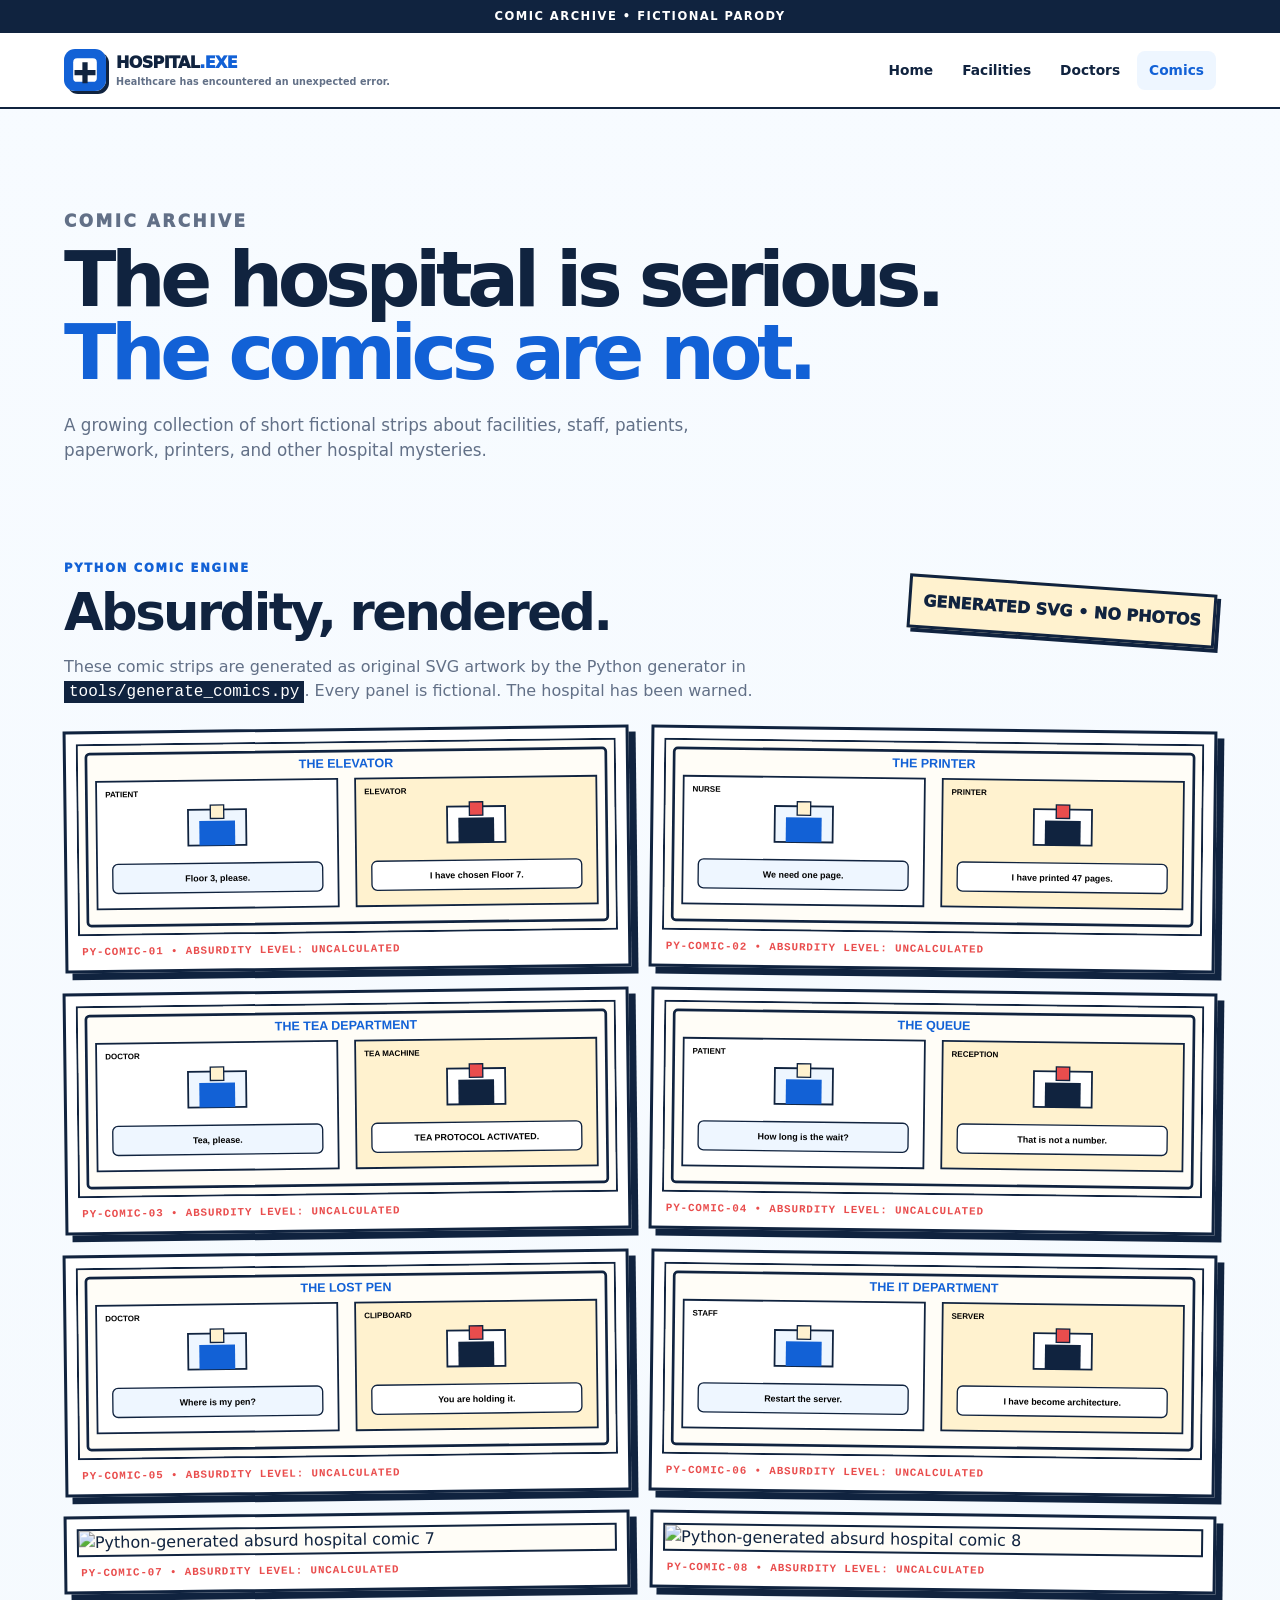
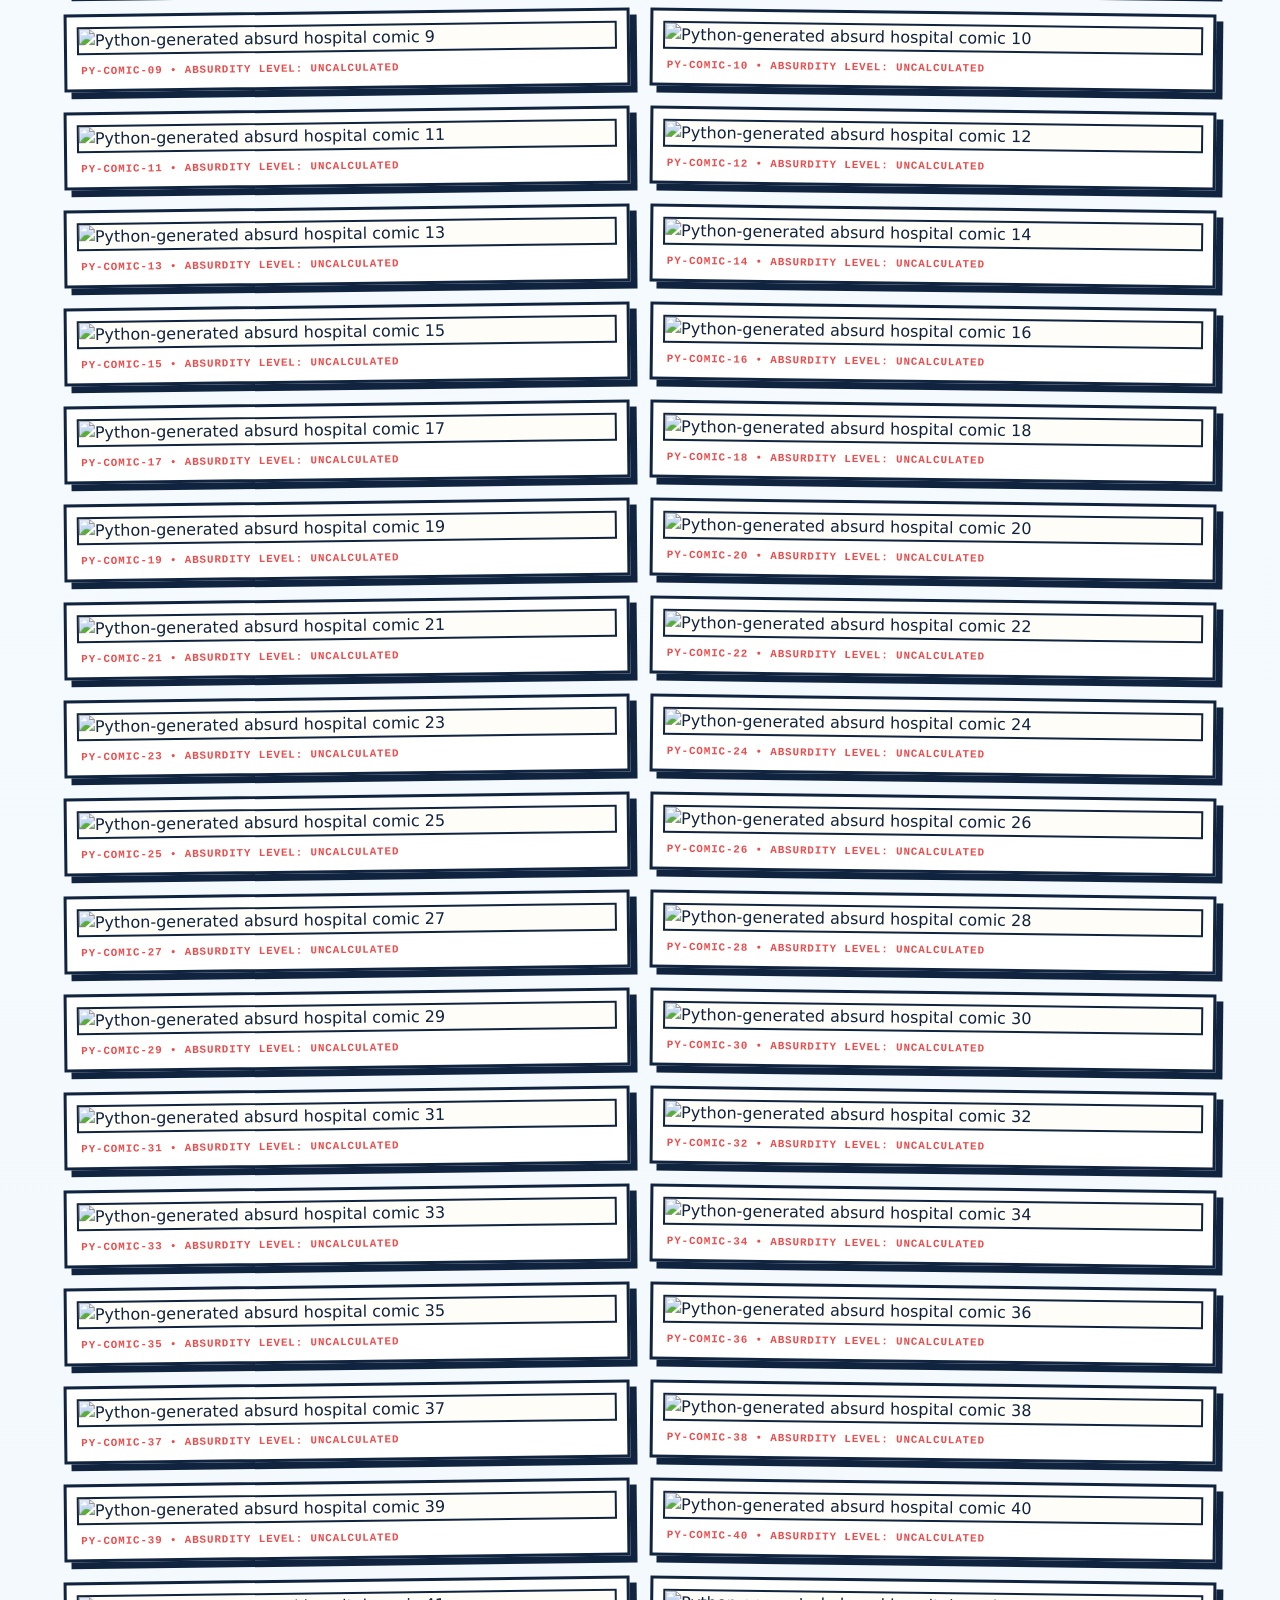
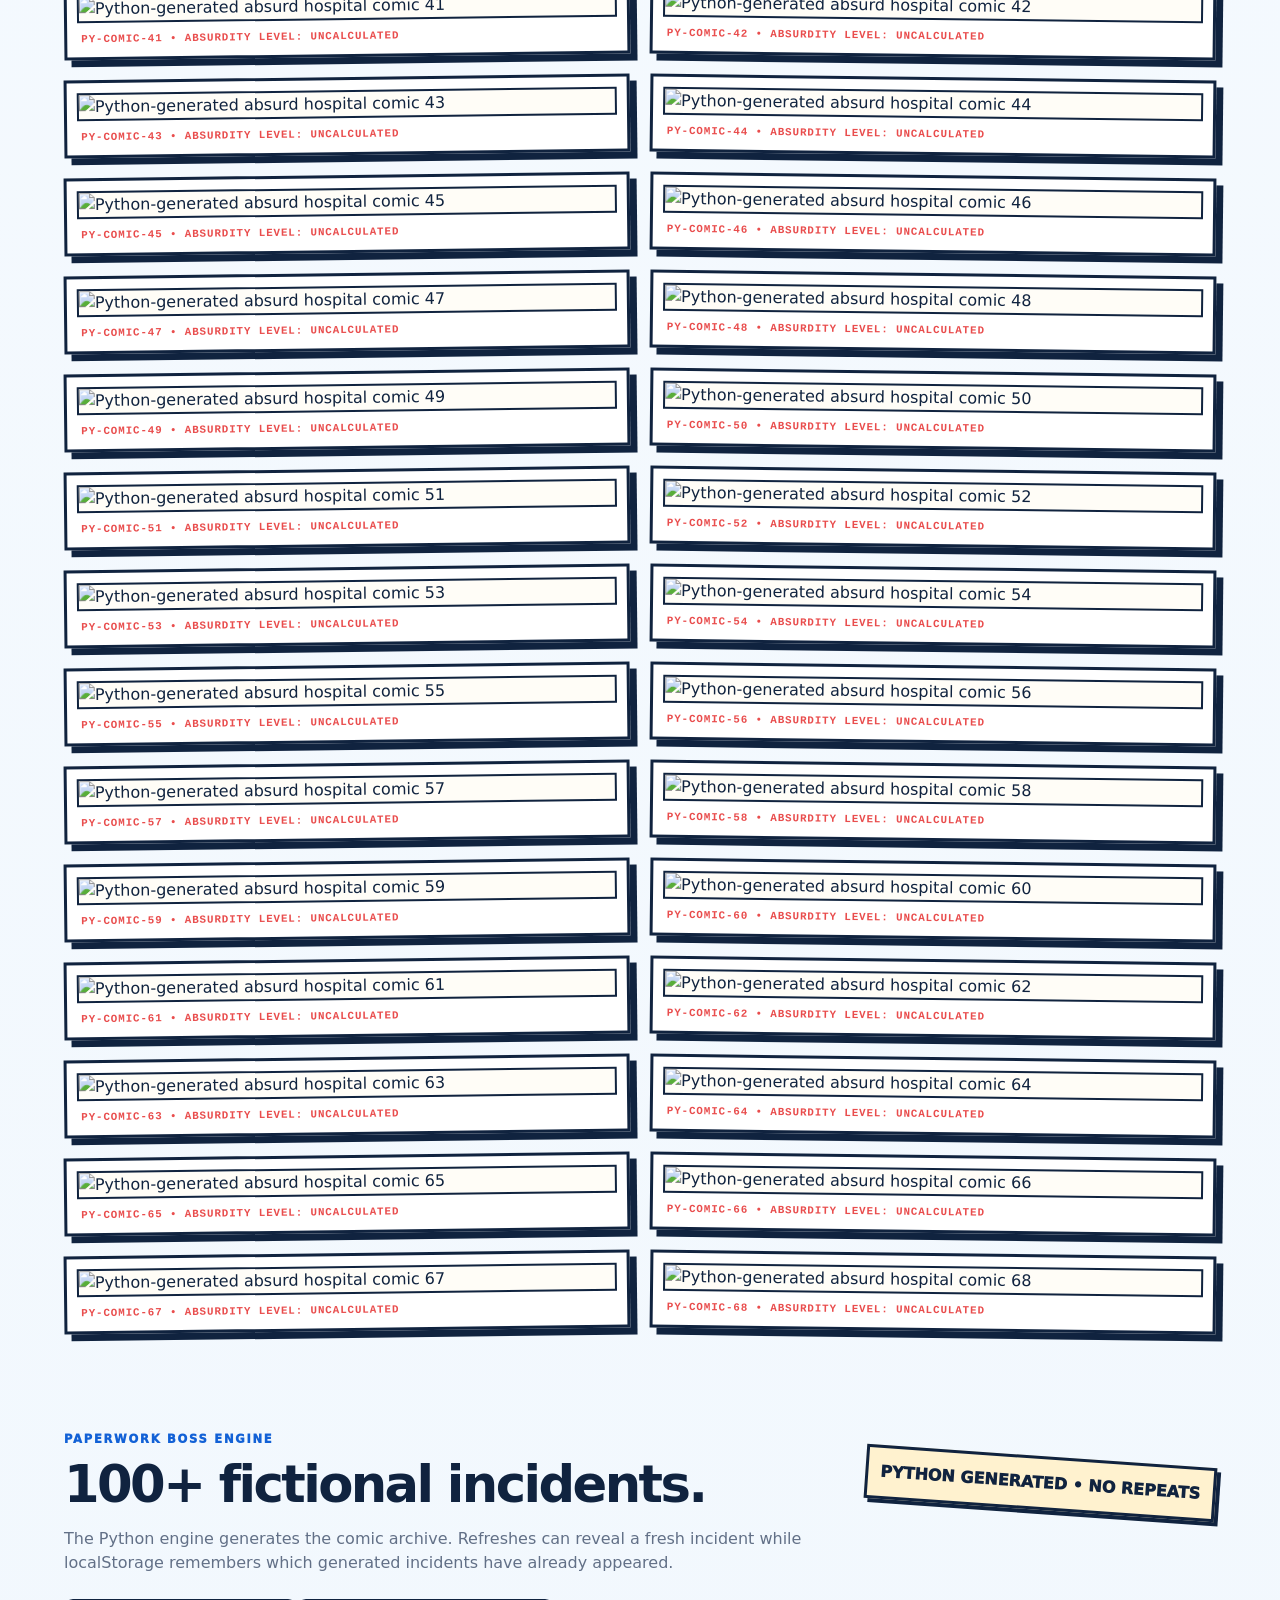
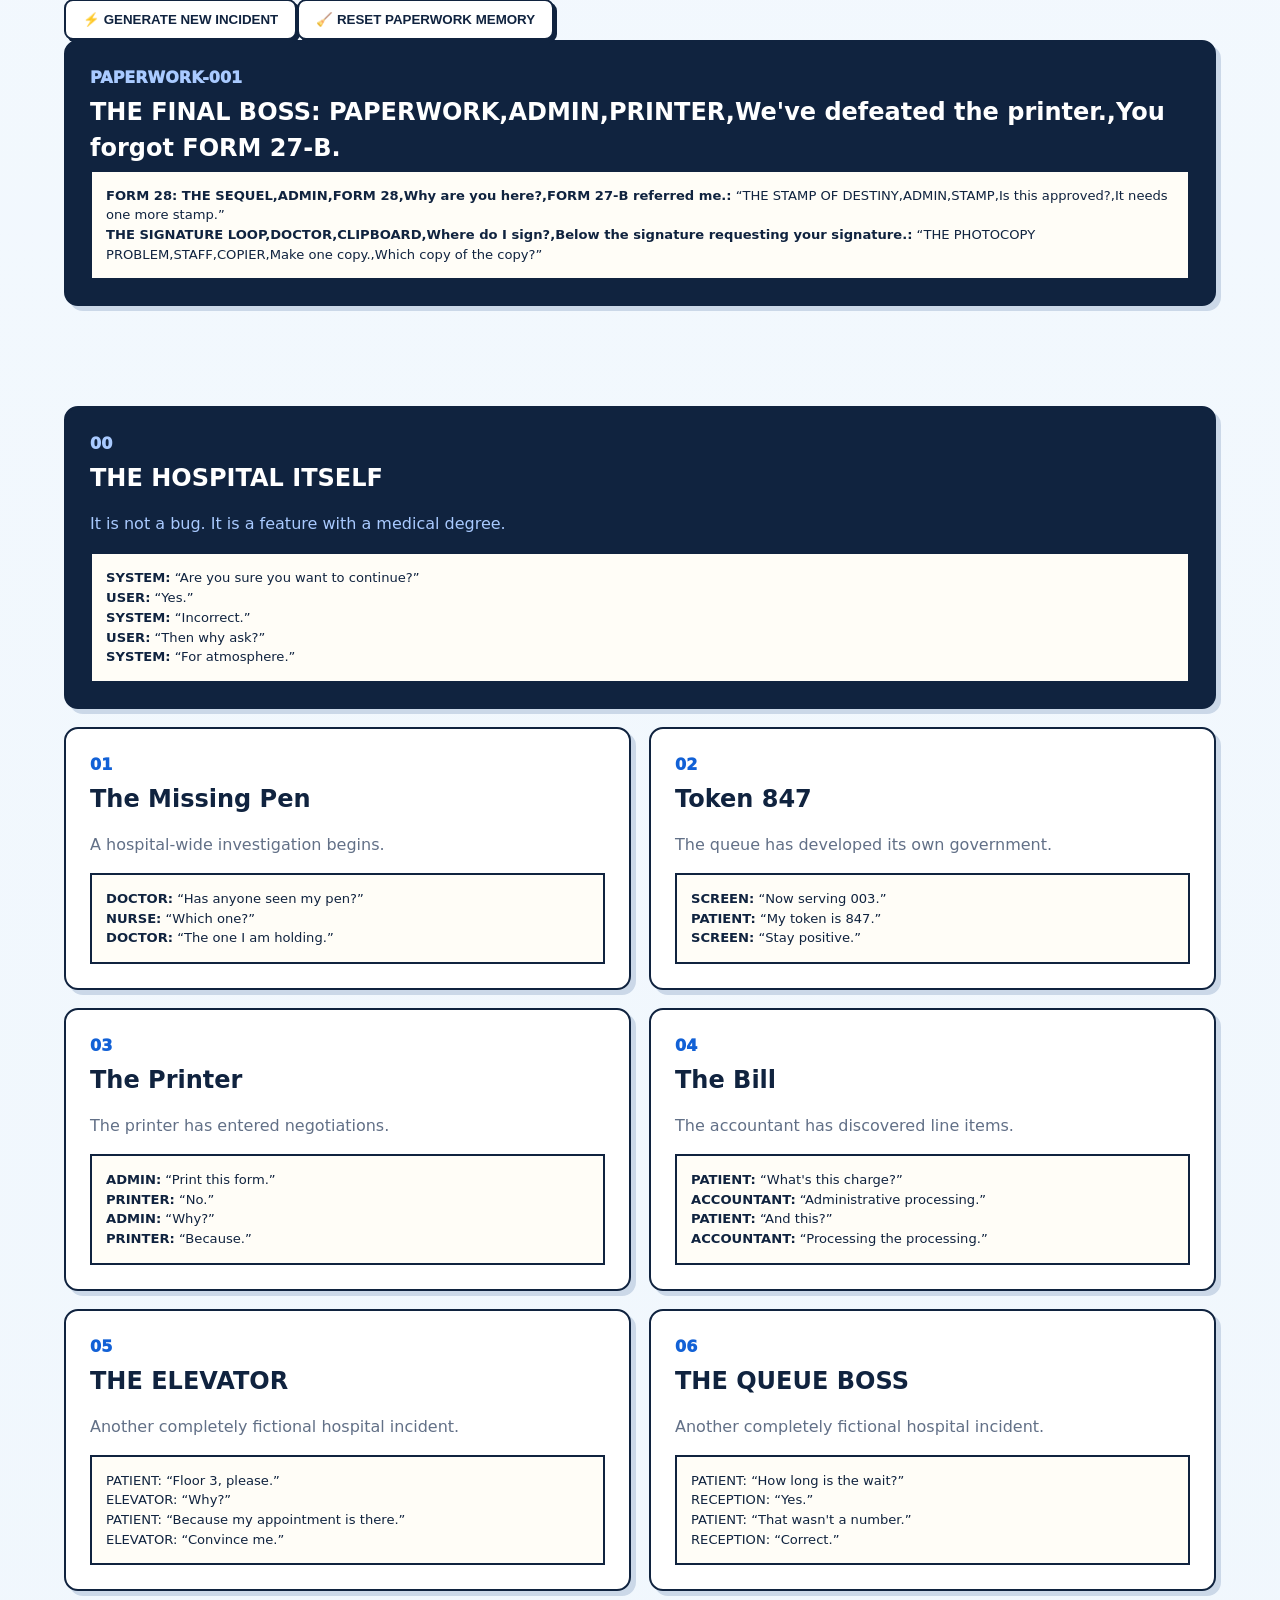
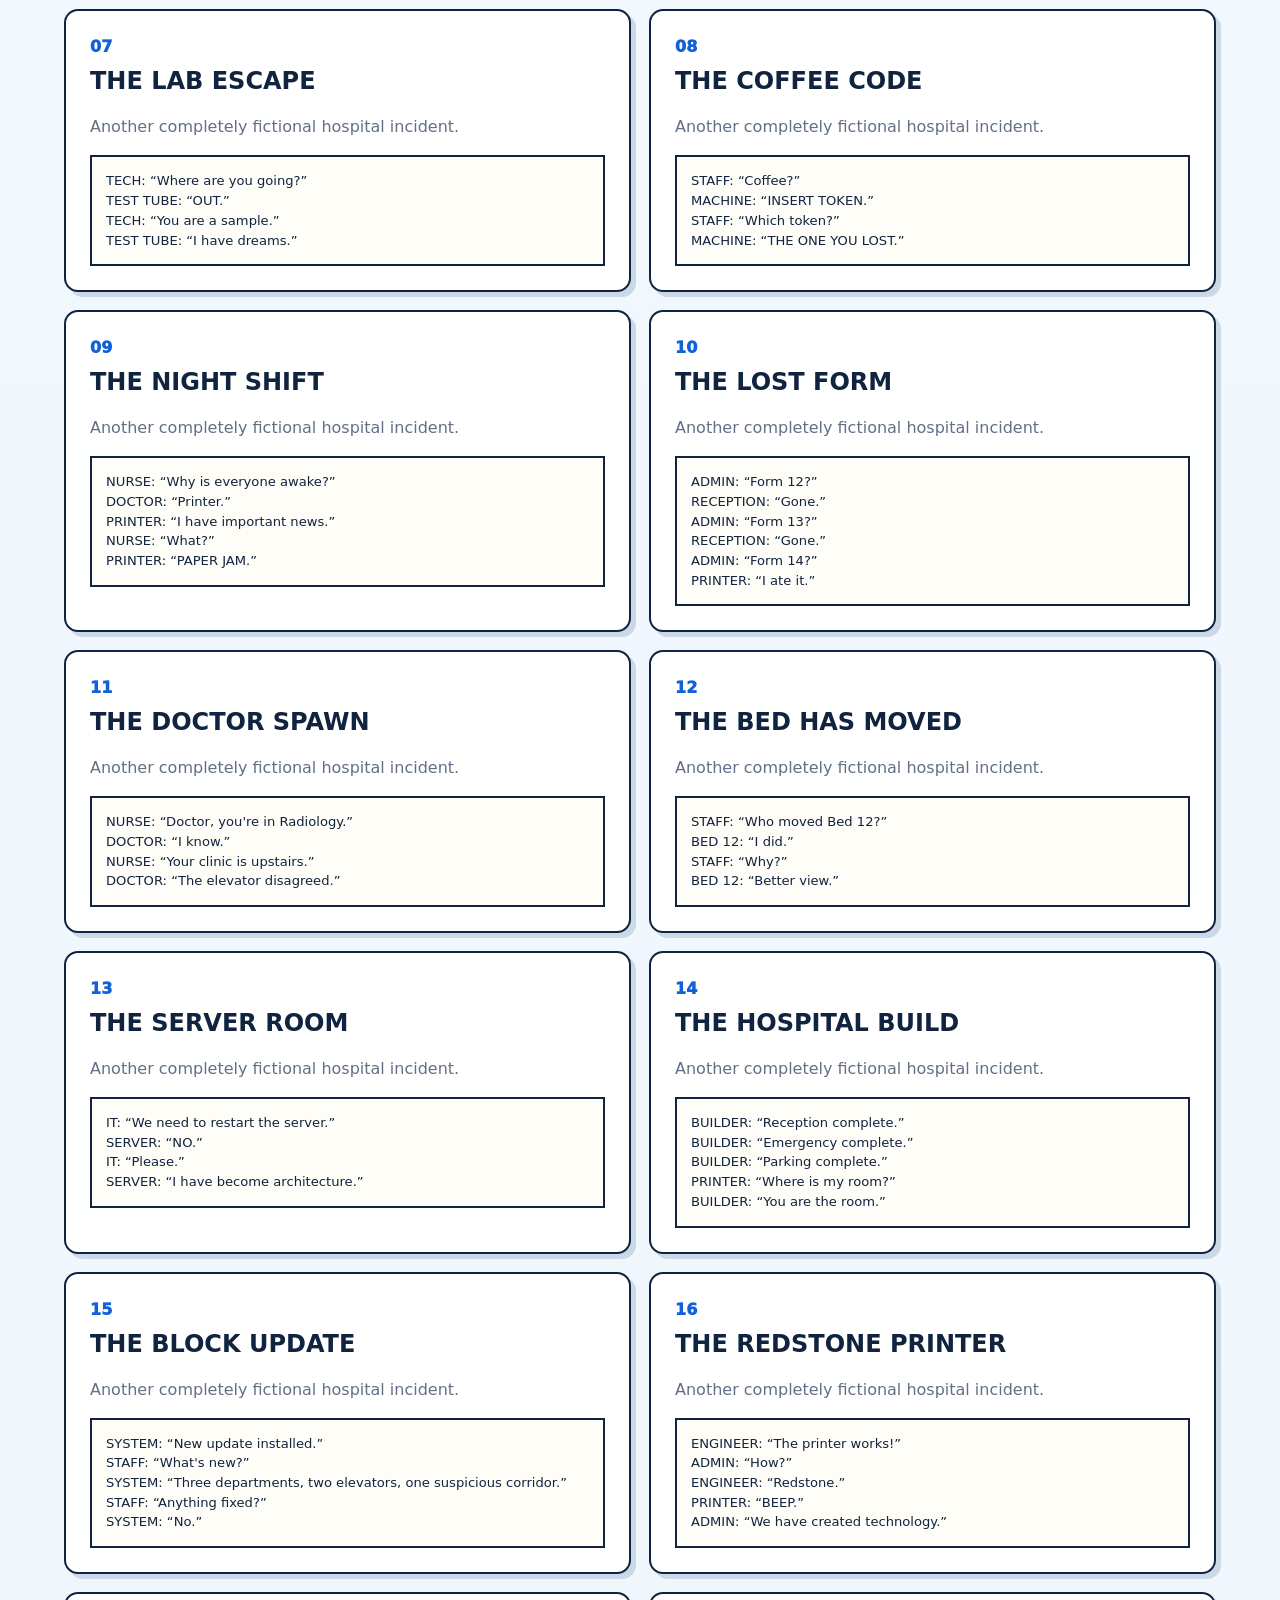
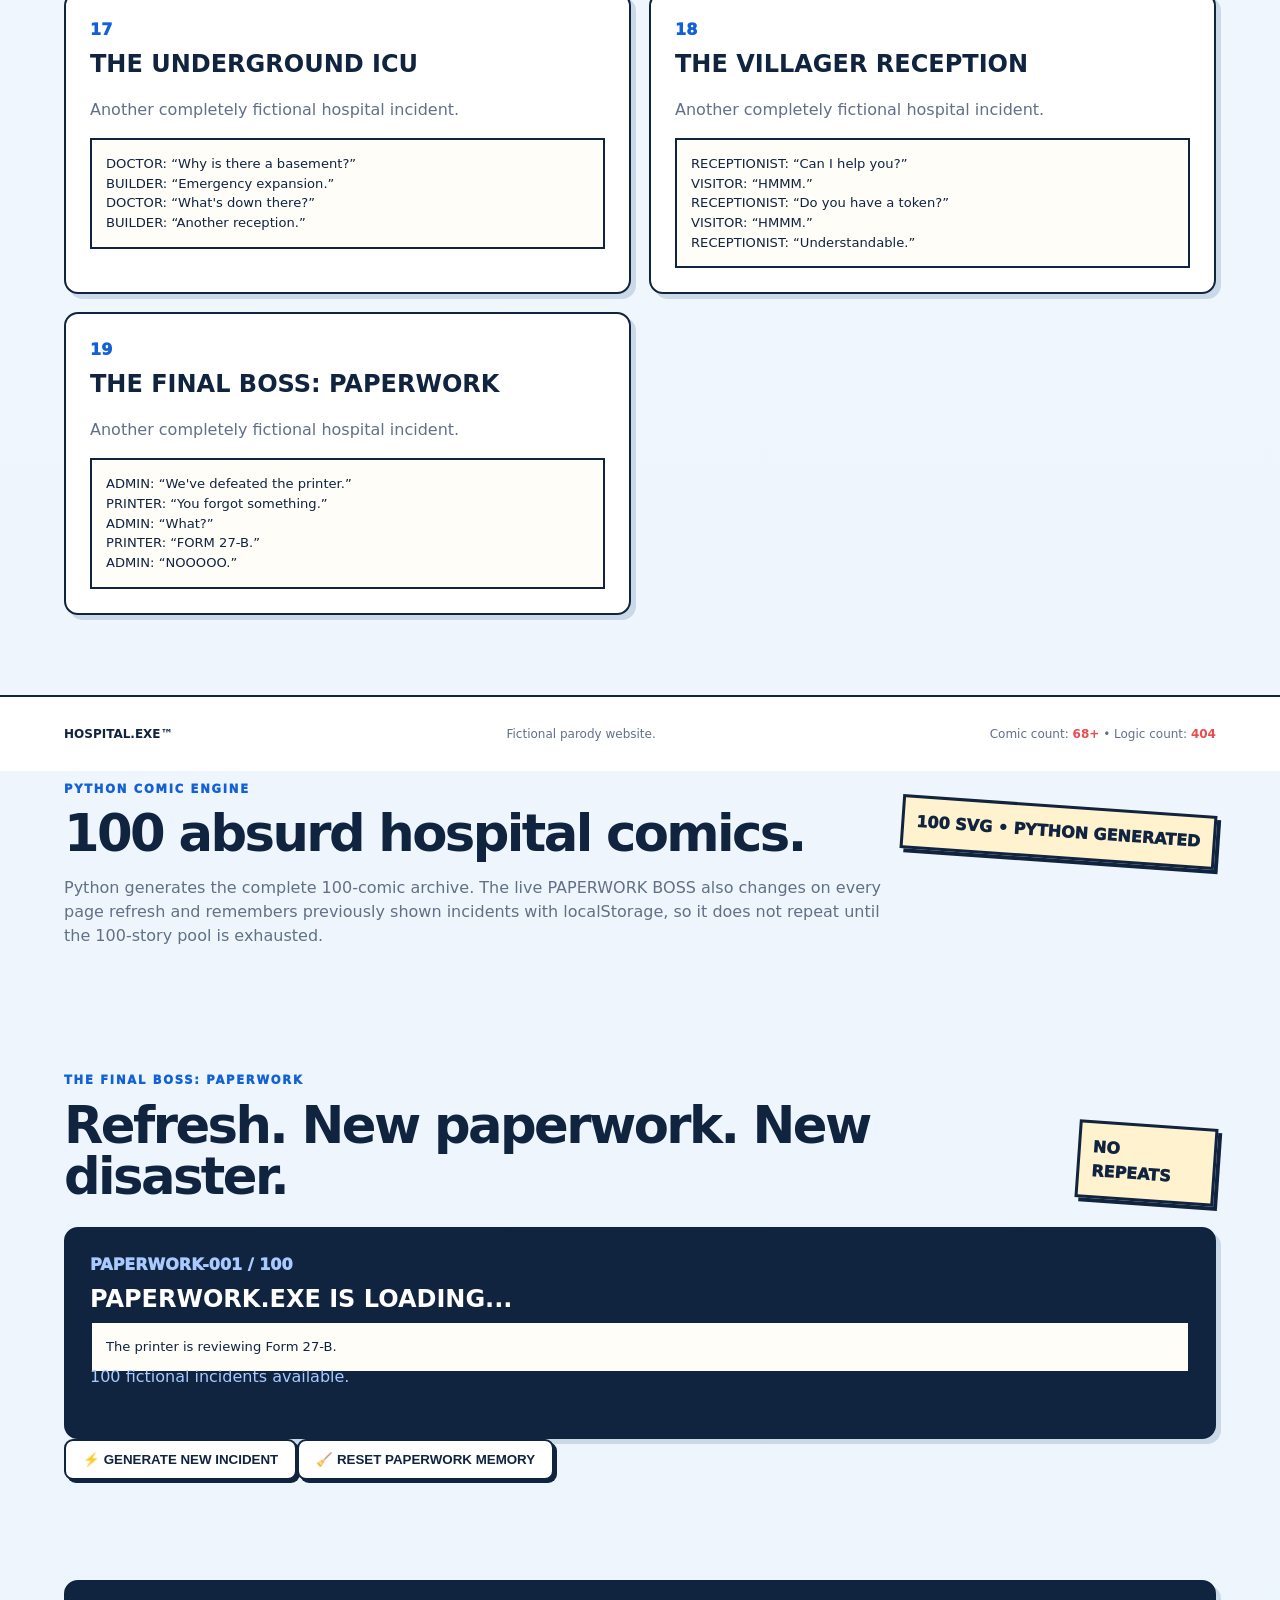
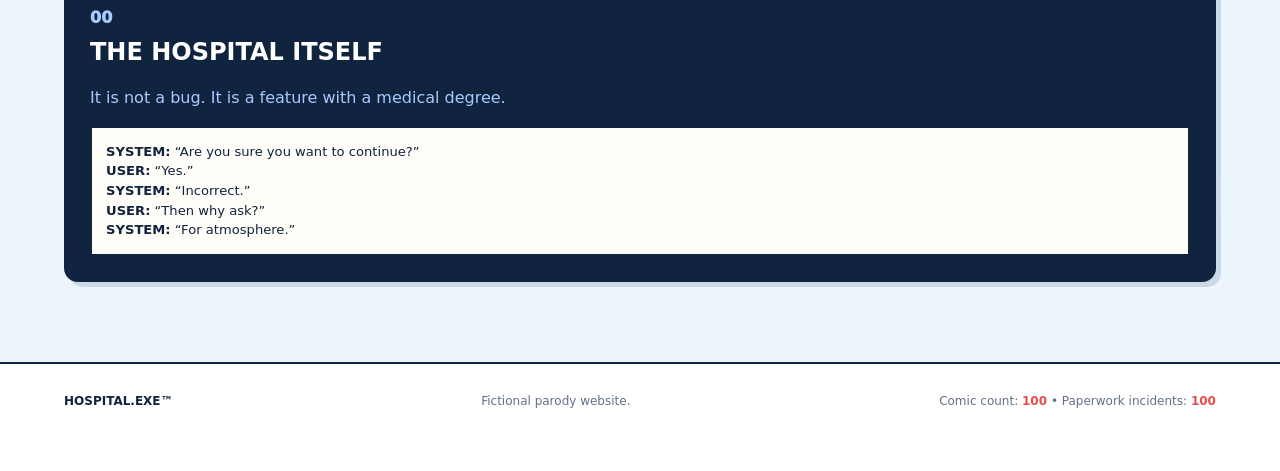
==== commit c6549ba2: "Upgrade comic archive to 100 and refresh-safe paperwork boss" ====
--- a/comics.html
+++ b/comics.html
@@ -27,4 +27,34 @@
 <div class="archive-card"><span>18</span><h2>THE VILLAGER RECEPTION</h2><p>Another completely fictional hospital incident.</p><div class="mini-strip">RECEPTIONIST: “Can I help you?”<br>VISITOR: “HMMM.”<br>RECEPTIONIST: “Do you have a token?”<br>VISITOR: “HMMM.”<br>RECEPTIONIST: “Understandable.”</div></div>
 <div class="archive-card"><span>19</span><h2>THE FINAL BOSS: PAPERWORK</h2><p>Another completely fictional hospital incident.</p><div class="mini-strip">ADMIN: “We've defeated the printer.”<br>PRINTER: “You forgot something.”<br>ADMIN: “What?”<br>PRINTER: “FORM 27-B.”<br>ADMIN: “NOOOOO.”</div></div></section></main><footer><strong>HOSPITAL.EXE™</strong><span>Fictional parody website.</span><span>Comic count: <b>68+</b> • Logic count: <b>404</b></span></footer><script>
 (()=>{const KEY="hospital-exe-paperwork-v1";const stories=[[["THE FINAL BOSS: PAPERWORK","ADMIN","PRINTER","We've defeated the printer.","You forgot FORM 27-B."],["FORM 28: THE SEQUEL","ADMIN","FORM 28","Why are you here?","FORM 27-B referred me."],["THE SIGNATURE LOOP","DOCTOR","CLIPBOARD","Where do I sign?","Below the signature requesting your signature."],["THE STAMP OF DESTINY","ADMIN","STAMP","Is this approved?","It needs one more stamp."],["THE PHOTOCOPY PROBLEM","STAFF","COPIER","Make one copy.","Which copy of the copy?"],["THE MISSING ATTACHMENT","ADMIN","EMAIL","The form is complete.","The attachment has escaped."],["THE FORM FORM","RECEPTION","FORM","I need a form.","Which form?"],["THE COUNTER SIGNATURE","ADMIN","SIGNATURE","I signed it.","Someone must sign that you signed it."],["THE FILE NUMBER","RECORDS","FILE","What is the file number?","The file has forgotten."],["THE BLUE PEN LAW","ADMIN","PEN","Can I use black ink?","Not according to the imaginary law."],["THE THREE COPIES","RECEPTION","PRINTER","How many copies?","Three, plus one copy of the three copies."],["THE APPROVAL CHAIN","ADMIN","APPROVAL","Who approves this?","The person who approves the approver."],["THE FORM REJECTION","ADMIN","FORM","Why was it rejected?","The handwriting looked too confident."],["THE LOST STAPLE","RECORDS","STAPLER","Where is the staple?","It has been escalated."],["THE FILE FILE","RECORDS","FILE","I need the patient file.","Which file? The file about the file."],["THE RECEIPT RECEIPT","BILLING","RECEIPT","I need a receipt.","For which receipt?"],["THE DATE ERROR","ADMIN","CALENDAR","The date is correct.","Please correct the correct date."],["THE WITNESS FORM","ADMIN","FORM","Who witnessed this?","The previous form."],["THE ATTACHMENT ATTACHMENT","ADMIN","EMAIL","I attached the document.","Attach proof that you attached it."],["THE FINAL FINAL FORM","ADMIN","FORM","Is this the final form?","This is the final final form."],["THE QUEUE FORMS","RECEPTION","QUEUE","Take a token.","Which form gets the token?"],["THE PRINT PREVIEW","ADMIN","PRINTER","It looks perfect.","Print preview disagrees."],["THE MISSING PAGE","RECORDS","FILE","Pages 1 to 10 are here.","Page 7 has filed for independence."],["THE SIGNATURE FONT","ADMIN","FORM","My signature is valid.","It is not in the approved handwriting font."],["THE STAMP SHORTAGE","ADMIN","STAMP","Where is the approval stamp?","It is approving another stamp."],["THE FORM AUDIT","AUDITOR","FORM","Everything is complete.","Then why is there an audit form?"],["THE AUDIT AUDIT","AUDITOR","FILE","The audit is finished.","Now audit the audit."],["THE DOCUMENT OF DOCUMENTS","ADMIN","DOCUMENT","This is the document.","Where is the document proving it is the document?"],["THE FOLDER MAZE","RECORDS","FOLDER","Where should this go?","Inside the folder marked folders."],["THE LAST SIGNATURE","ADMIN","PEN","One last signature.","That sentence has never been true."],["THE FORM PASSWORD","ADMIN","FORM","What is the password?","It is written on Form 27-B."],["THE FORM 27-B","ADMIN","FORM 27-B","Who created you?","A checkbox nobody remembers selecting."],["THE CHECKBOX","ADMIN","CHECKBOX","Should I tick this?","Only if you have Form 27-C."],["THE FORM 27-C","ADMIN","FORM 27-C","I was told you needed me.","I need Form 27-D."],["THE FORM 27-D","ADMIN","FORM 27-D","This ends here.","That is adorable."],["THE PAPER TRAIL","RECORDS","PAPER","Where did all these papers come from?","Nobody knows. Everyone signed them."],["THE RUBBER STAMP","ADMIN","STAMP","Stamp it.","STAMP requires authorization."],["THE AUTHORIZATION","ADMIN","FORM","Who authorizes the stamp?","The authorization form."],["THE FORM INVENTORY","ADMIN","SHELF","How many forms do we have?","We counted yesterday. Today there are more."],["THE EMPTY FORM","ADMIN","FORM","Why is this blank?","It is waiting for its purpose."],["THE FORM THAT FORMS","ADMIN","FORM","This form is generating forms.","Please submit Form 27-B about that."],["THE PAPERWORK LOOP","ADMIN","PRINTER","We are finally done.","The printer printed the checklist for being done."],["THE LAST PAGE","RECORDS","FILE","This is the last page.","There is always another page."],["THE CHECKLIST","ADMIN","CHECKLIST","Everything is checked.","Except the checklist."],["THE CHECKLIST CHECKLIST","ADMIN","CHECKLIST","Now everything is checked.","Except the checklist checklist."],["THE ARCHIVE","RECORDS","ARCHIVE","Where does this old form go?","Into the archive of old forms."],["THE ARCHIVE FORM","RECORDS","FORM","Why is the archive asking for a form?","Because bureaucracy evolves."],["THE PAPERWORK END","ADMIN","PRINTER","Is paperwork finally defeated?","Please sign here to confirm."]]];let used=[];try{used=JSON.parse(localStorage.getItem(KEY)||"[]")}catch{}function pick(){let available=stories.map((x,i)=>[x,i]).filter(x=>!used.includes(x[1]));if(!available.length){used=[];available=stories.map((x,i)=>[x,i])}const [x,i]=available[Math.floor(Math.random()*available.length)];used.push(i);localStorage.setItem(KEY,JSON.stringify(used));return x}function show(){const x=pick();document.getElementById("paperwork-id").textContent="PAPERWORK-"+String(used.length).padStart(3,"0");document.getElementById("paperwork-title").textContent=x[0];document.getElementById("paperwork-strip").innerHTML="<b>"+x[1]+":</b> “"+x[3]+"”<br><b>"+x[2]+":</b> “"+x[4]+"”"}document.getElementById("new-paperwork").onclick=show;document.getElementById("reset-paperwork").onclick=()=>{localStorage.removeItem(KEY);used=[];show()};show()})();
+</script><script src="js/app.js"></script></body></html><section class="section generated-comics">
+<div class="section-head"><div><p class="eyebrow">PYTHON COMIC ENGINE</p><h2>100 absurd hospital comics.</h2></div><span class="sticker">100 SVG • PYTHON GENERATED</span></div>
+<p class="generator-note">Python generates the complete 100-comic archive. The live PAPERWORK BOSS also changes on every page refresh and remembers previously shown incidents with localStorage, so it does not repeat until the 100-story pool is exhausted.</p>
+<div class="generated-grid" id="comic-grid"></div>
+</section>
+<section class="section paperwork-generator">
+<div class="section-head"><div><p class="eyebrow">THE FINAL BOSS: PAPERWORK</p><h2>Refresh. New paperwork. New disaster.</h2></div><span class="sticker">NO REPEATS</span></div>
+<article id="paperwork-live" class="archive-card mega">
+<span id="paperwork-id">PAPERWORK-001 / 100</span>
+<h2 id="paperwork-title">PAPERWORK.EXE IS LOADING...</h2>
+<div id="paperwork-strip" class="mini-strip">The printer is reviewing Form 27-B.</div>
+<p id="paperwork-memory" class="generator-note">100 fictional incidents available.</p>
+</article>
+<div class="paperwork-controls"><button class="button" id="new-paperwork">⚡ GENERATE NEW INCIDENT</button><button class="button" id="reset-paperwork">🧹 RESET PAPERWORK MEMORY</button></div>
+</section>
+<section class="section archive-grid">
+<div class="archive-card mega"><span>00</span><h2>THE HOSPITAL ITSELF</h2><p>It is not a bug. It is a feature with a medical degree.</p><div class="mini-strip"><b>SYSTEM:</b> “Are you sure you want to continue?”<br><b>USER:</b> “Yes.”<br><b>SYSTEM:</b> “Incorrect.”<br><b>USER:</b> “Then why ask?”<br><b>SYSTEM:</b> “For atmosphere.”</div></div>
+</section></main><footer><strong>HOSPITAL.EXE™</strong><span>Fictional parody website.</span><span>Comic count: <b>100</b> • Paperwork incidents: <b>100</b></span></footer>
+<script src="js/generated-paperwork.js"></script>
+<script>
+(()=>{
+const pool=Array.isArray(window.HOSPITAL_PAPERWORK)?window.HOSPITAL_PAPERWORK:[];
+const grid=document.getElementById("comic-grid");
+if(grid){grid.innerHTML=pool.map((x,i)=>'<figure class="generated-comic"><img src="assets/comics/'+String(i+1).padStart(2,'0')+'.svg" alt="Python-generated fictional hospital comic '+(i+1)+'" loading="lazy"><figcaption>PY-COMIC-'+String(i+1).padStart(3,'0')+' • '+x[0]+'</figcaption></figure>').join('');}
+const KEY="hospital-exe-paperwork-v2";let used=[];try{used=JSON.parse(localStorage.getItem(KEY)||"[]")}catch{}
+const id=x=>JSON.stringify(x);
+function pick(){let available=pool.filter(x=>!used.includes(id(x)));if(!available.length){used=[];localStorage.setItem(KEY,"[]");available=pool.slice()}const x=available[Math.floor(Math.random()*available.length)];used.push(id(x));localStorage.setItem(KEY,JSON.stringify(used));return x}
+function show(){if(!pool.length)return;const x=pick();document.getElementById("paperwork-id").textContent="PAPERWORK-"+String(used.length).padStart(3,"0")+" / "+pool.length;document.getElementById("paperwork-title").textContent=x[0];document.getElementById("paperwork-strip").innerHTML="<b>"+x[1]+":</b> “"+x[3]+"”<br><b>"+x[2]+":</b> “"+[x[4],...x.slice(5)].filter(Boolean).join(" ")+"”";document.getElementById("paperwork-memory").textContent=used.length+" / "+pool.length+" incidents remembered • refresh-safe localStorage"}
+document.getElementById("new-paperwork")?.addEventListener("click",show);document.getElementById("reset-paperwork")?.addEventListener("click",()=>{localStorage.removeItem(KEY);used=[];show()});show();
+})();
 </script><script src="js/app.js"></script></body></html>
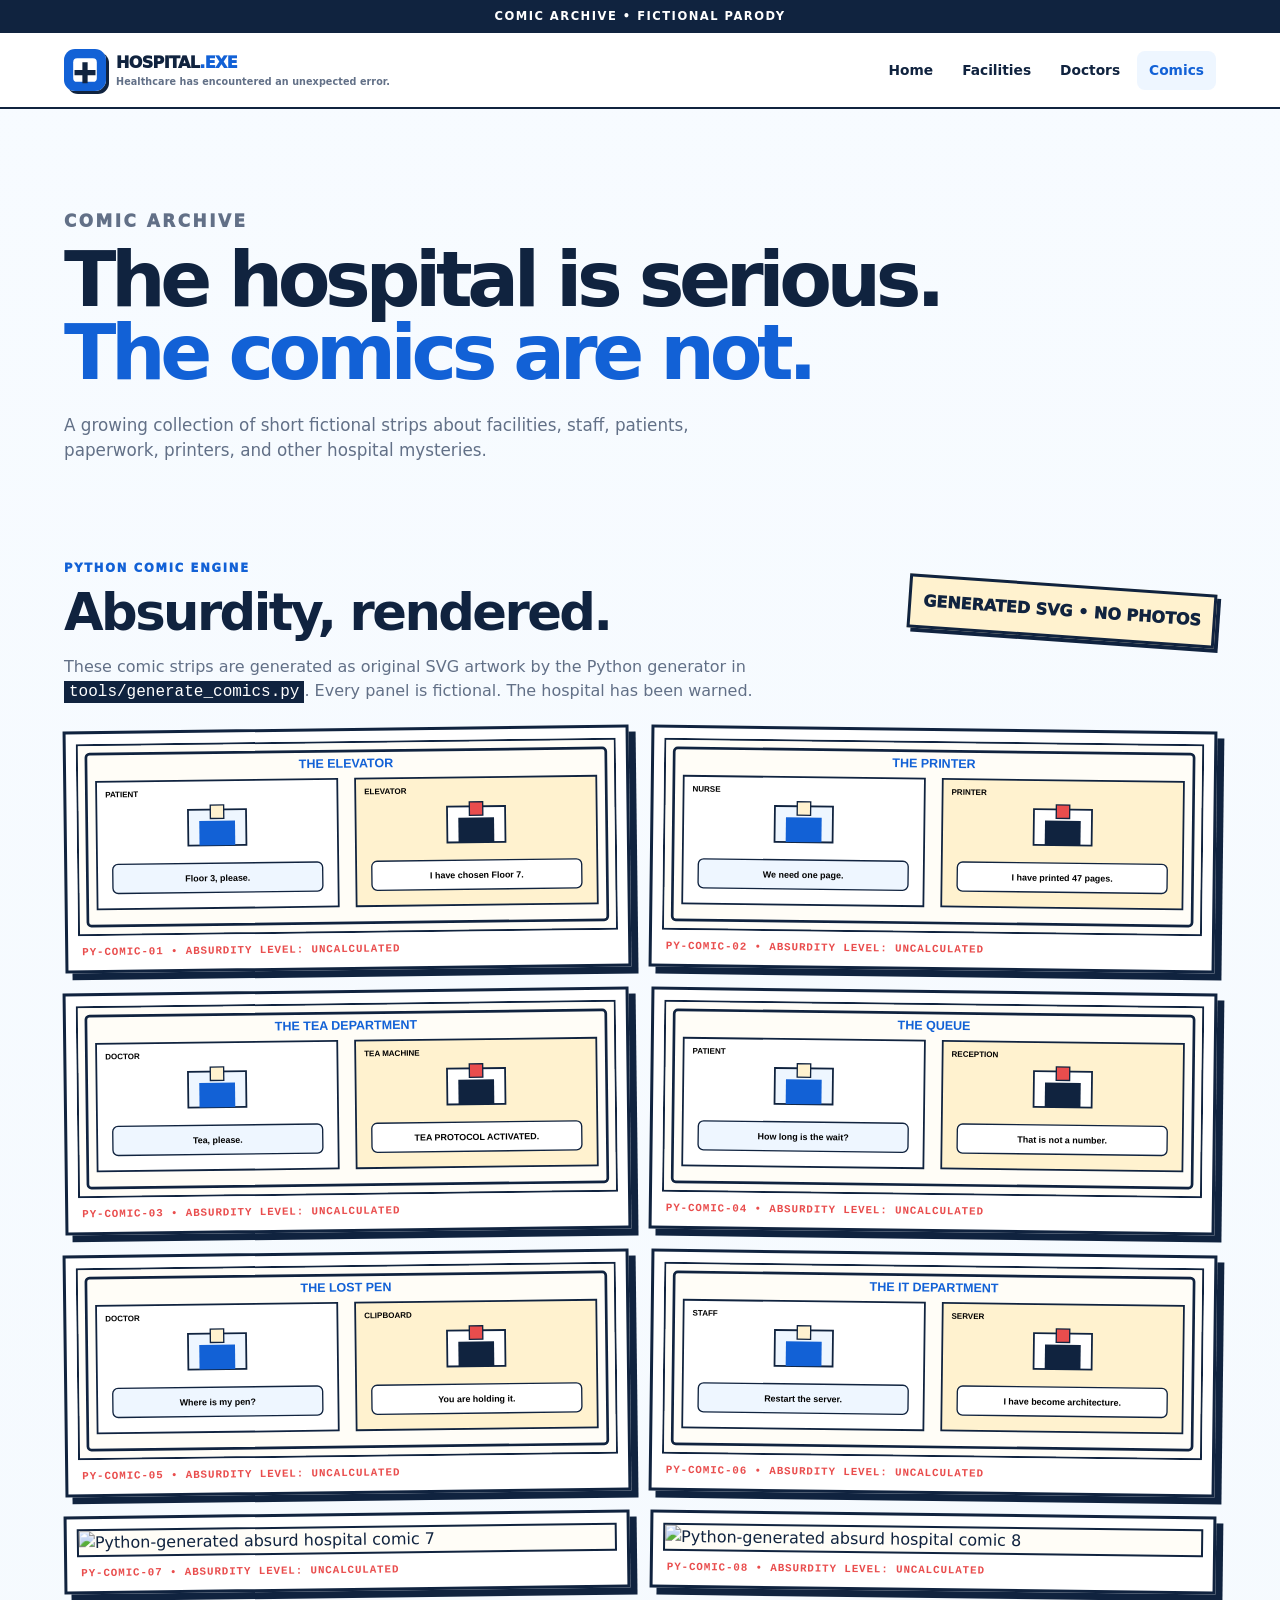
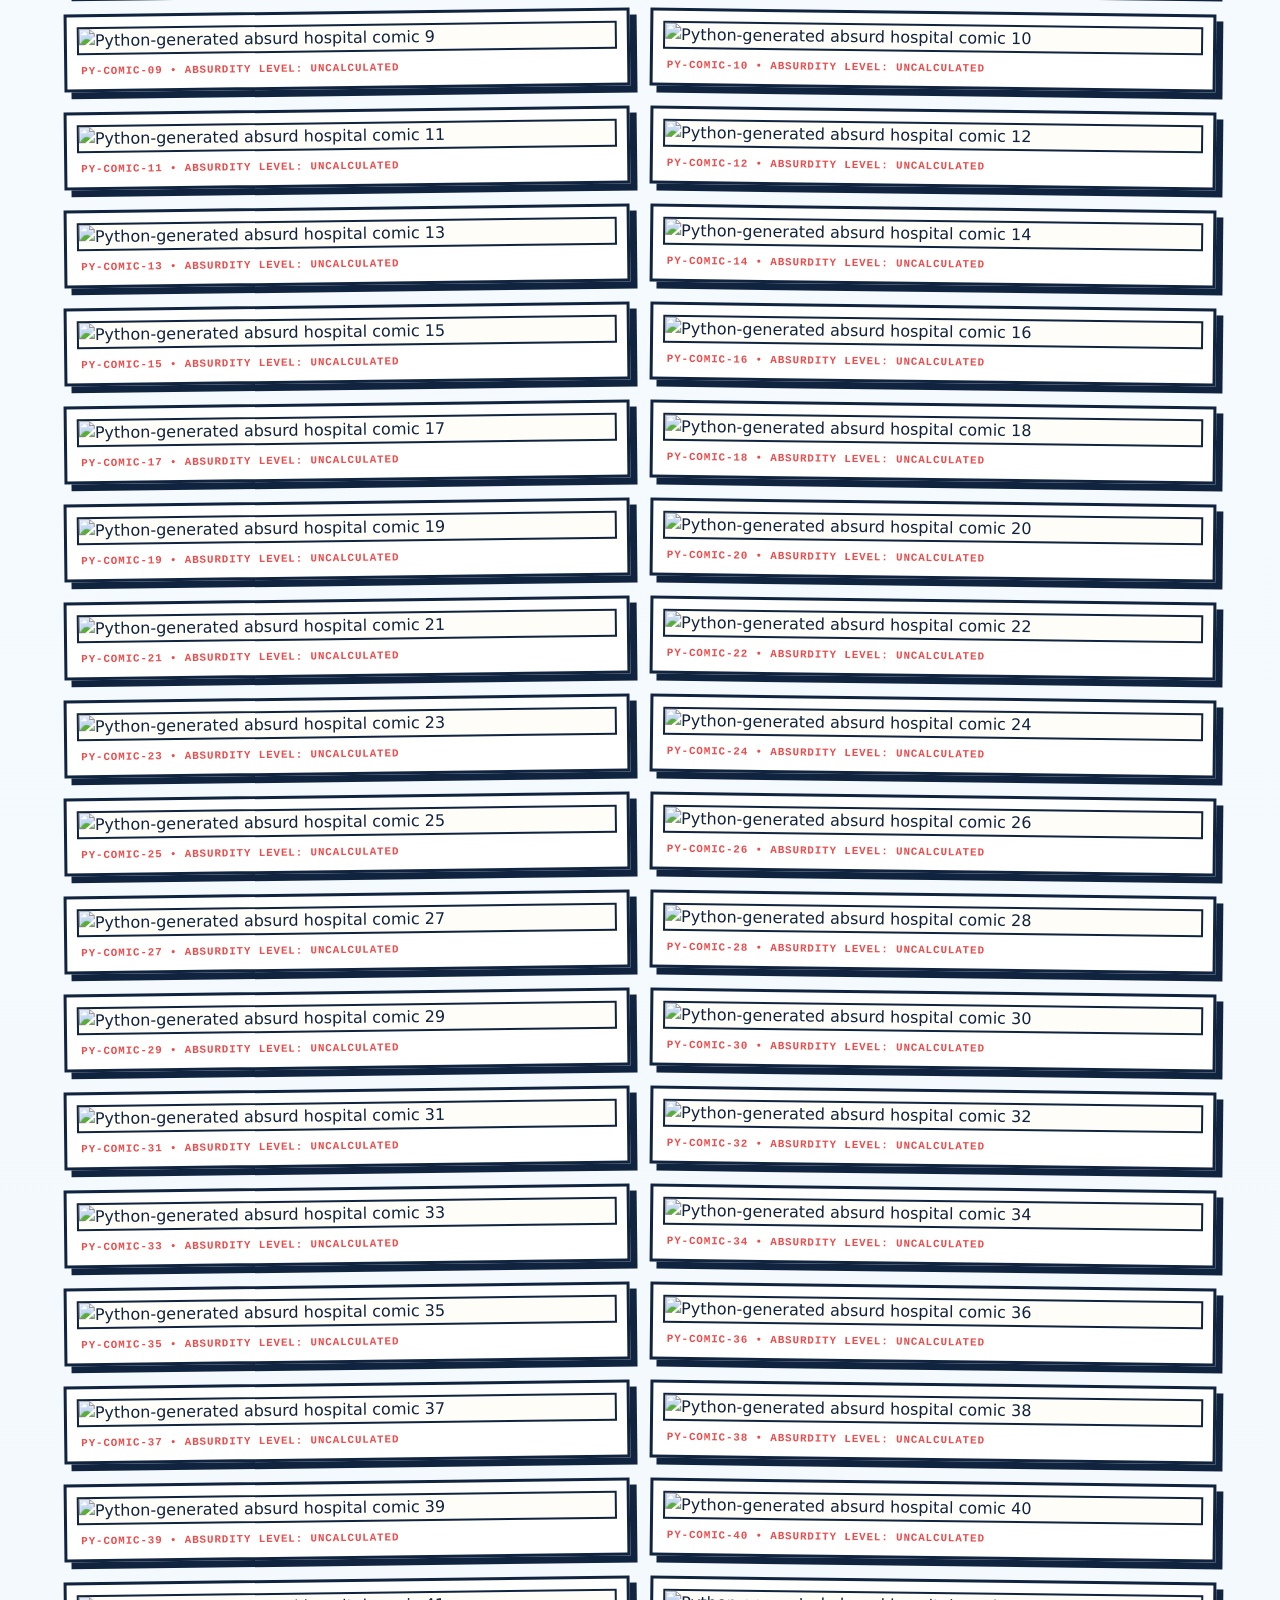
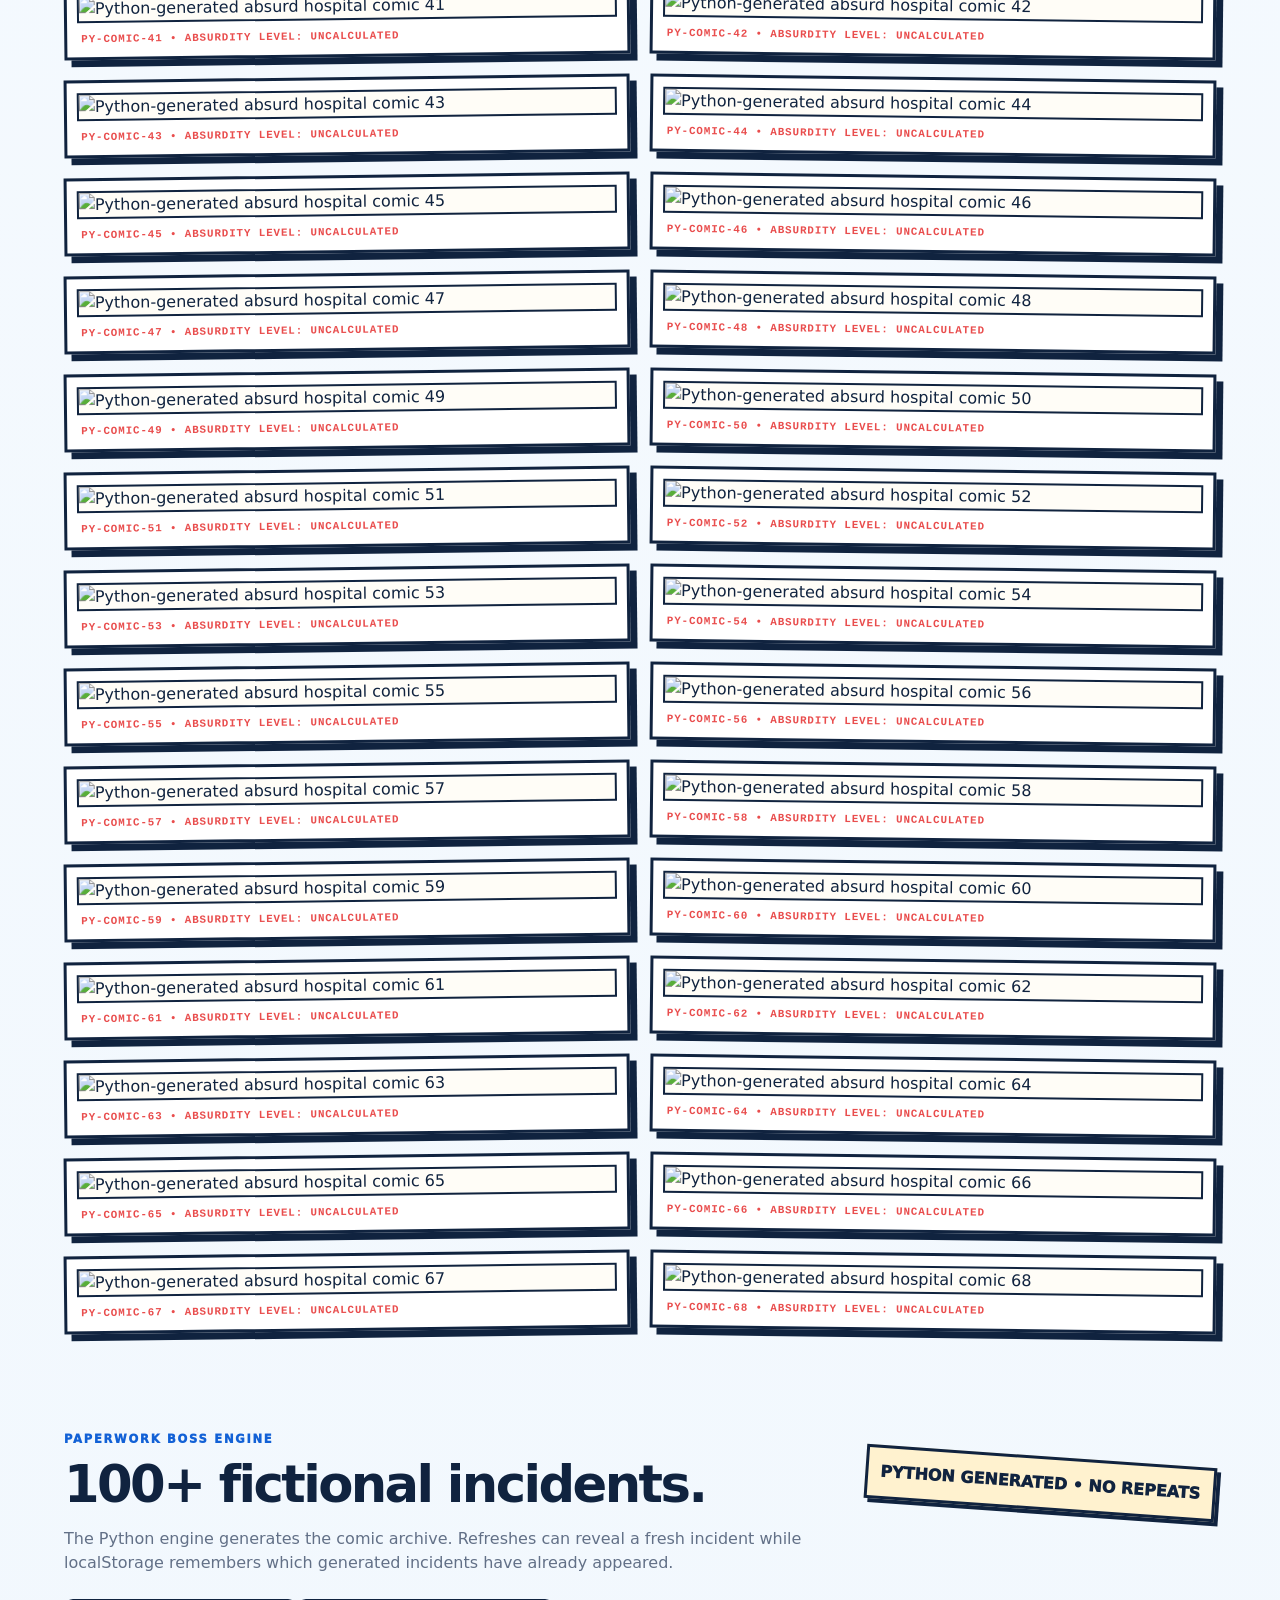
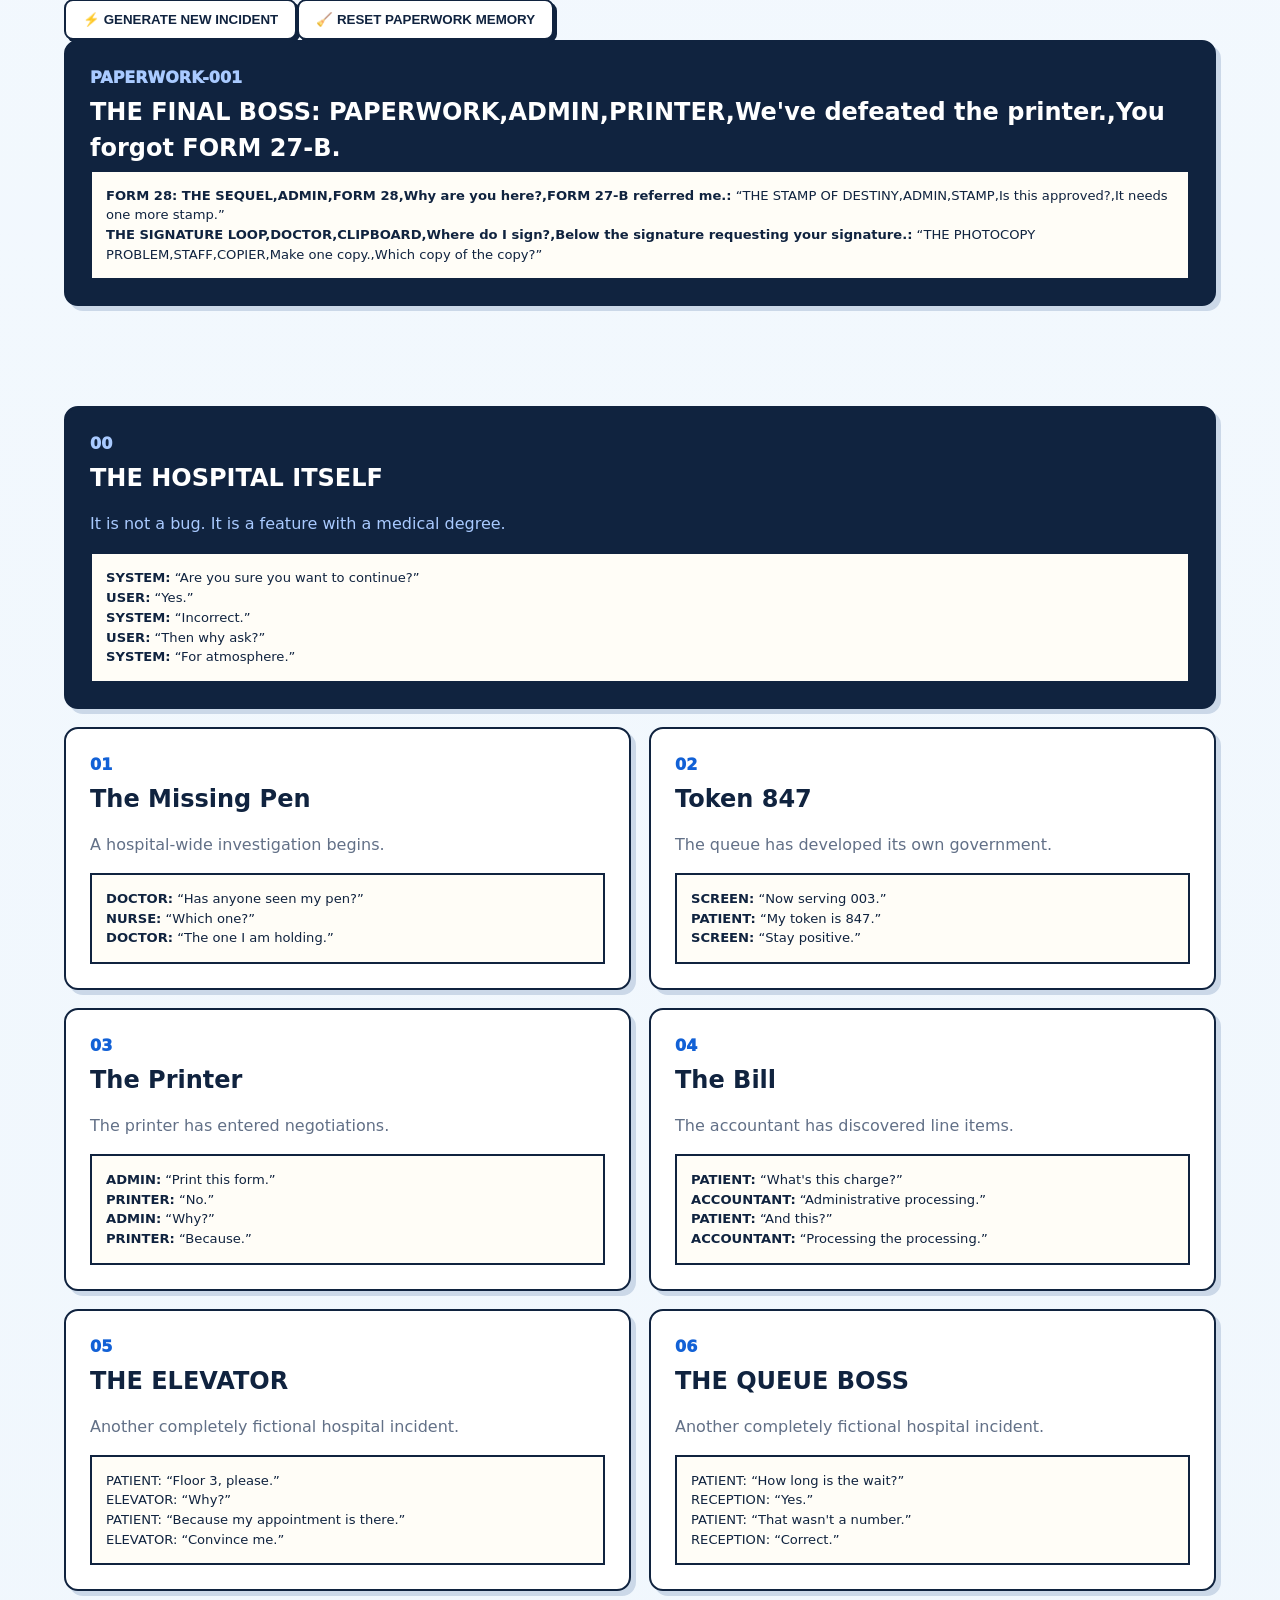
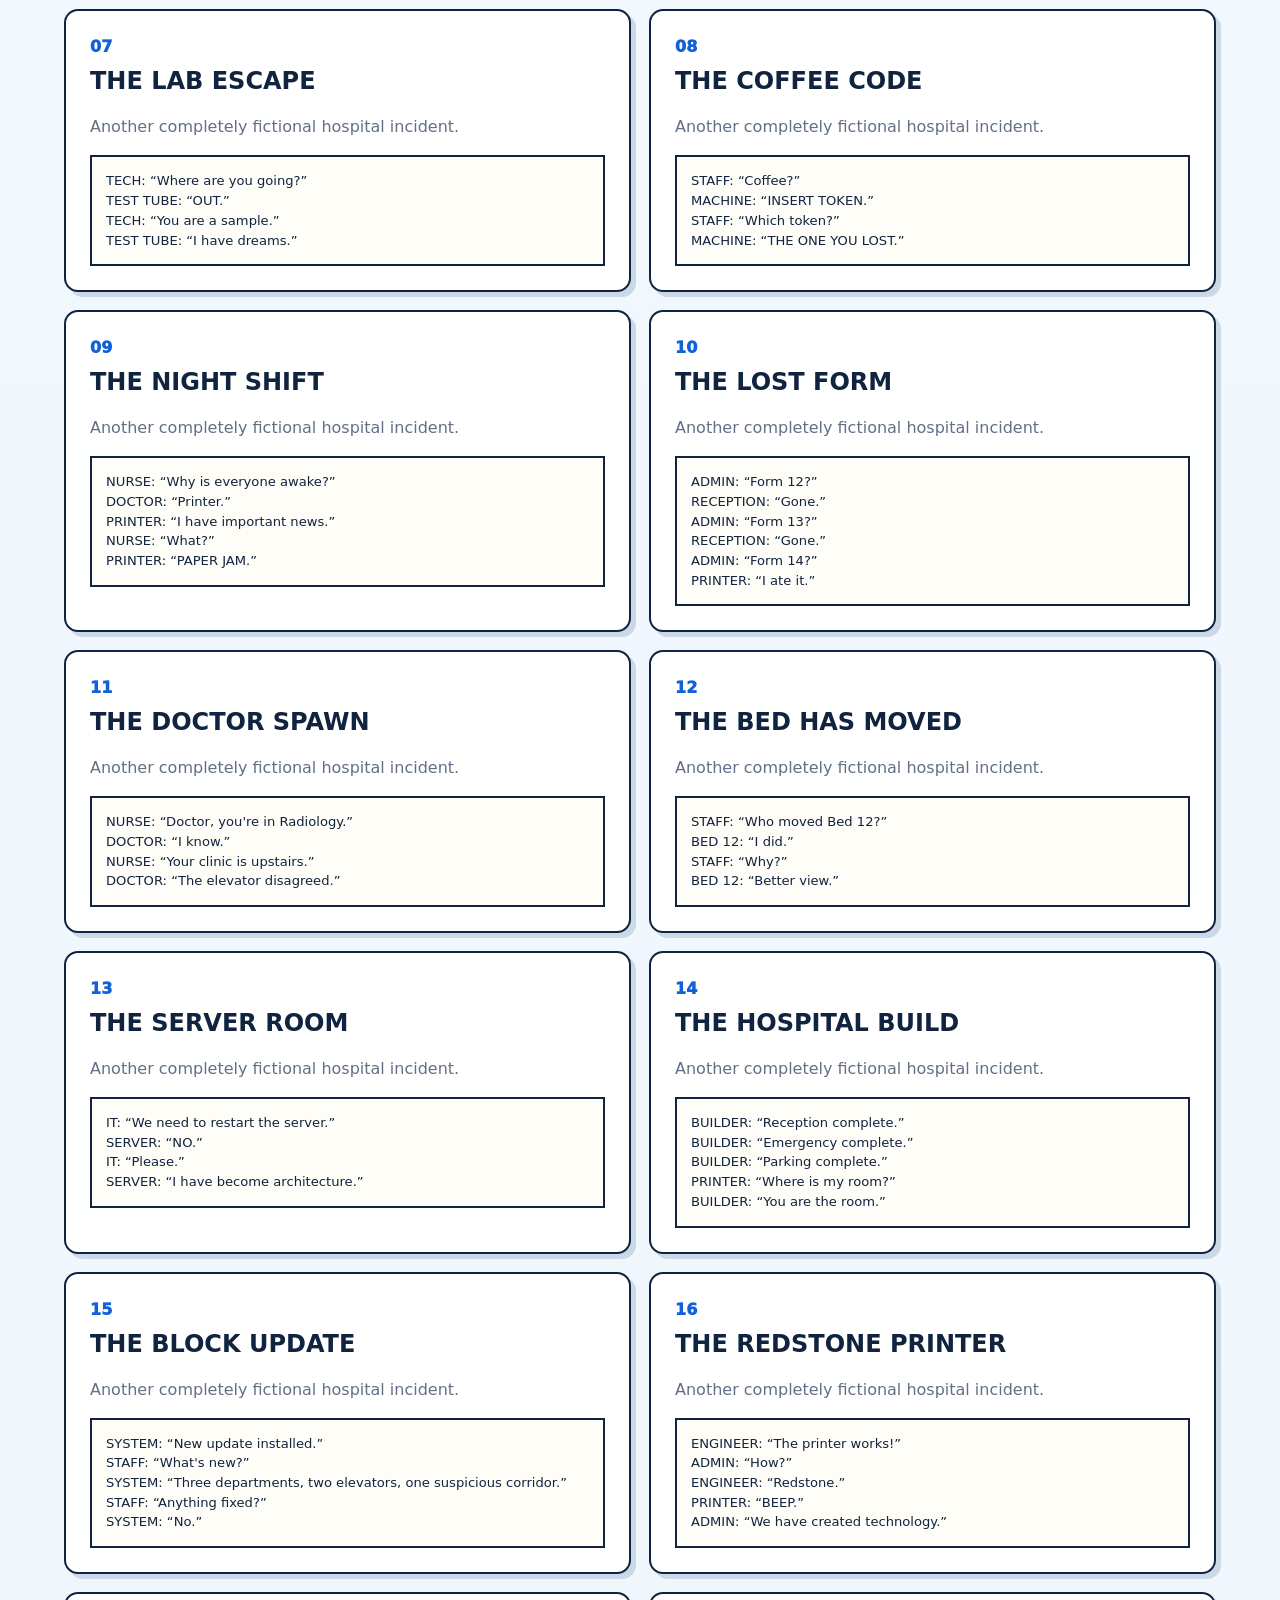
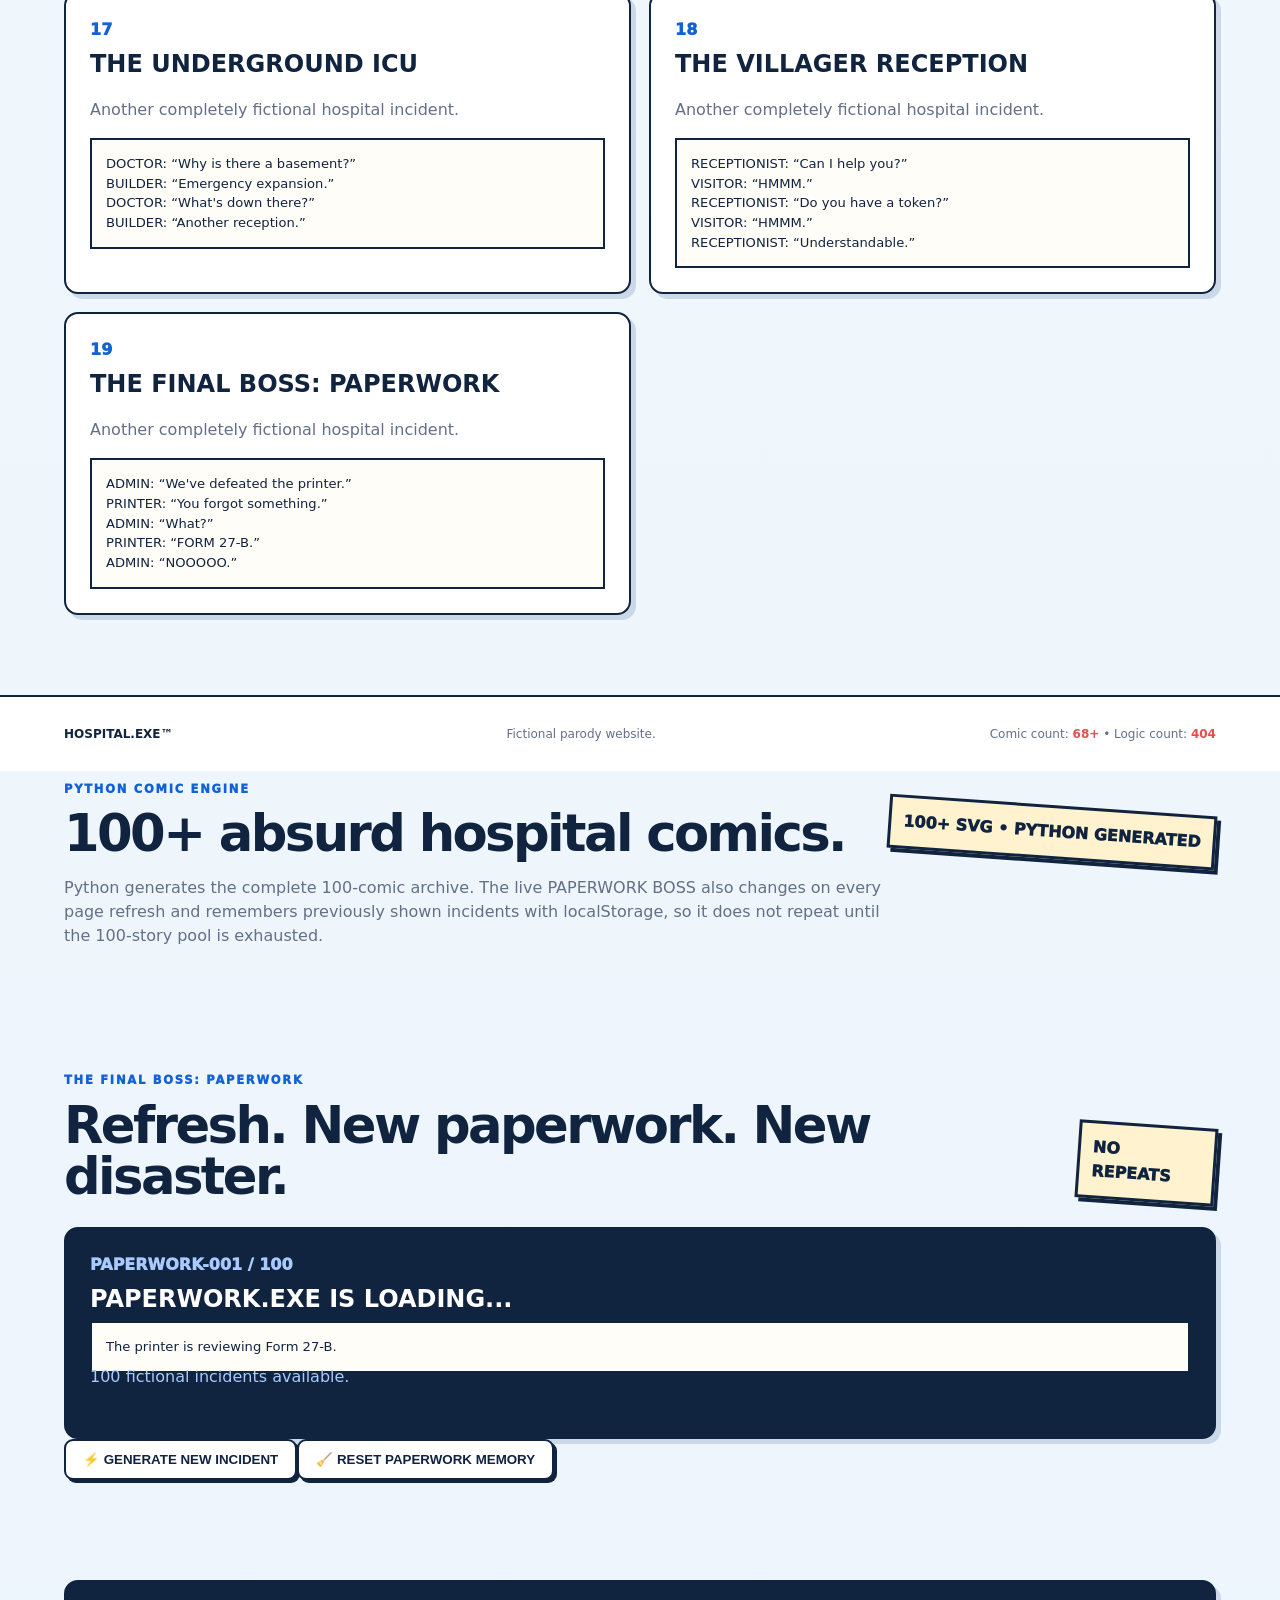
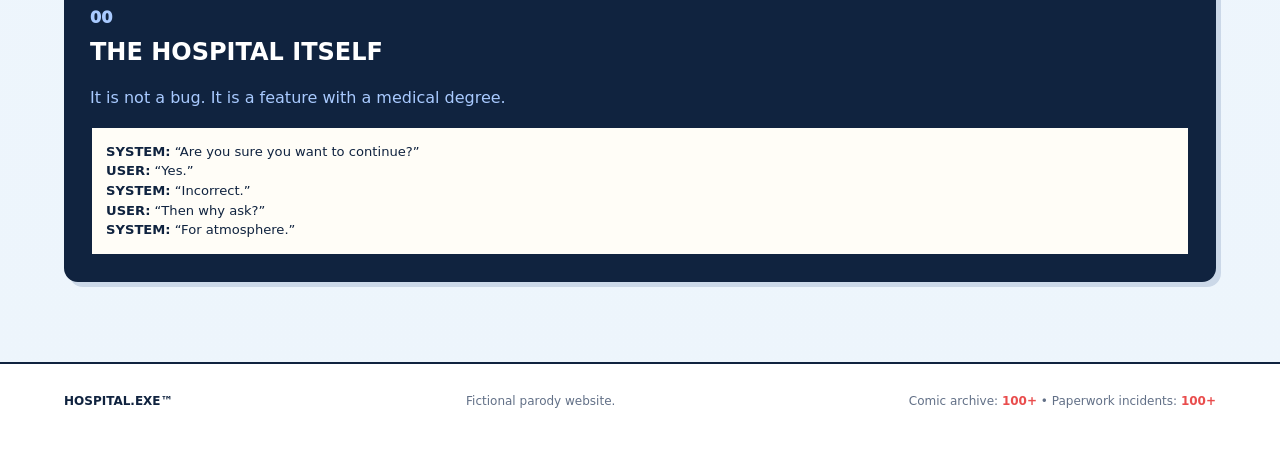
==== commit d596b7e3: "Label comic archive as 100 plus" ====
--- a/comics.html
+++ b/comics.html
@@ -28,7 +28,7 @@
 <div class="archive-card"><span>19</span><h2>THE FINAL BOSS: PAPERWORK</h2><p>Another completely fictional hospital incident.</p><div class="mini-strip">ADMIN: “We've defeated the printer.”<br>PRINTER: “You forgot something.”<br>ADMIN: “What?”<br>PRINTER: “FORM 27-B.”<br>ADMIN: “NOOOOO.”</div></div></section></main><footer><strong>HOSPITAL.EXE™</strong><span>Fictional parody website.</span><span>Comic count: <b>68+</b> • Logic count: <b>404</b></span></footer><script>
 (()=>{const KEY="hospital-exe-paperwork-v1";const stories=[[["THE FINAL BOSS: PAPERWORK","ADMIN","PRINTER","We've defeated the printer.","You forgot FORM 27-B."],["FORM 28: THE SEQUEL","ADMIN","FORM 28","Why are you here?","FORM 27-B referred me."],["THE SIGNATURE LOOP","DOCTOR","CLIPBOARD","Where do I sign?","Below the signature requesting your signature."],["THE STAMP OF DESTINY","ADMIN","STAMP","Is this approved?","It needs one more stamp."],["THE PHOTOCOPY PROBLEM","STAFF","COPIER","Make one copy.","Which copy of the copy?"],["THE MISSING ATTACHMENT","ADMIN","EMAIL","The form is complete.","The attachment has escaped."],["THE FORM FORM","RECEPTION","FORM","I need a form.","Which form?"],["THE COUNTER SIGNATURE","ADMIN","SIGNATURE","I signed it.","Someone must sign that you signed it."],["THE FILE NUMBER","RECORDS","FILE","What is the file number?","The file has forgotten."],["THE BLUE PEN LAW","ADMIN","PEN","Can I use black ink?","Not according to the imaginary law."],["THE THREE COPIES","RECEPTION","PRINTER","How many copies?","Three, plus one copy of the three copies."],["THE APPROVAL CHAIN","ADMIN","APPROVAL","Who approves this?","The person who approves the approver."],["THE FORM REJECTION","ADMIN","FORM","Why was it rejected?","The handwriting looked too confident."],["THE LOST STAPLE","RECORDS","STAPLER","Where is the staple?","It has been escalated."],["THE FILE FILE","RECORDS","FILE","I need the patient file.","Which file? The file about the file."],["THE RECEIPT RECEIPT","BILLING","RECEIPT","I need a receipt.","For which receipt?"],["THE DATE ERROR","ADMIN","CALENDAR","The date is correct.","Please correct the correct date."],["THE WITNESS FORM","ADMIN","FORM","Who witnessed this?","The previous form."],["THE ATTACHMENT ATTACHMENT","ADMIN","EMAIL","I attached the document.","Attach proof that you attached it."],["THE FINAL FINAL FORM","ADMIN","FORM","Is this the final form?","This is the final final form."],["THE QUEUE FORMS","RECEPTION","QUEUE","Take a token.","Which form gets the token?"],["THE PRINT PREVIEW","ADMIN","PRINTER","It looks perfect.","Print preview disagrees."],["THE MISSING PAGE","RECORDS","FILE","Pages 1 to 10 are here.","Page 7 has filed for independence."],["THE SIGNATURE FONT","ADMIN","FORM","My signature is valid.","It is not in the approved handwriting font."],["THE STAMP SHORTAGE","ADMIN","STAMP","Where is the approval stamp?","It is approving another stamp."],["THE FORM AUDIT","AUDITOR","FORM","Everything is complete.","Then why is there an audit form?"],["THE AUDIT AUDIT","AUDITOR","FILE","The audit is finished.","Now audit the audit."],["THE DOCUMENT OF DOCUMENTS","ADMIN","DOCUMENT","This is the document.","Where is the document proving it is the document?"],["THE FOLDER MAZE","RECORDS","FOLDER","Where should this go?","Inside the folder marked folders."],["THE LAST SIGNATURE","ADMIN","PEN","One last signature.","That sentence has never been true."],["THE FORM PASSWORD","ADMIN","FORM","What is the password?","It is written on Form 27-B."],["THE FORM 27-B","ADMIN","FORM 27-B","Who created you?","A checkbox nobody remembers selecting."],["THE CHECKBOX","ADMIN","CHECKBOX","Should I tick this?","Only if you have Form 27-C."],["THE FORM 27-C","ADMIN","FORM 27-C","I was told you needed me.","I need Form 27-D."],["THE FORM 27-D","ADMIN","FORM 27-D","This ends here.","That is adorable."],["THE PAPER TRAIL","RECORDS","PAPER","Where did all these papers come from?","Nobody knows. Everyone signed them."],["THE RUBBER STAMP","ADMIN","STAMP","Stamp it.","STAMP requires authorization."],["THE AUTHORIZATION","ADMIN","FORM","Who authorizes the stamp?","The authorization form."],["THE FORM INVENTORY","ADMIN","SHELF","How many forms do we have?","We counted yesterday. Today there are more."],["THE EMPTY FORM","ADMIN","FORM","Why is this blank?","It is waiting for its purpose."],["THE FORM THAT FORMS","ADMIN","FORM","This form is generating forms.","Please submit Form 27-B about that."],["THE PAPERWORK LOOP","ADMIN","PRINTER","We are finally done.","The printer printed the checklist for being done."],["THE LAST PAGE","RECORDS","FILE","This is the last page.","There is always another page."],["THE CHECKLIST","ADMIN","CHECKLIST","Everything is checked.","Except the checklist."],["THE CHECKLIST CHECKLIST","ADMIN","CHECKLIST","Now everything is checked.","Except the checklist checklist."],["THE ARCHIVE","RECORDS","ARCHIVE","Where does this old form go?","Into the archive of old forms."],["THE ARCHIVE FORM","RECORDS","FORM","Why is the archive asking for a form?","Because bureaucracy evolves."],["THE PAPERWORK END","ADMIN","PRINTER","Is paperwork finally defeated?","Please sign here to confirm."]]];let used=[];try{used=JSON.parse(localStorage.getItem(KEY)||"[]")}catch{}function pick(){let available=stories.map((x,i)=>[x,i]).filter(x=>!used.includes(x[1]));if(!available.length){used=[];available=stories.map((x,i)=>[x,i])}const [x,i]=available[Math.floor(Math.random()*available.length)];used.push(i);localStorage.setItem(KEY,JSON.stringify(used));return x}function show(){const x=pick();document.getElementById("paperwork-id").textContent="PAPERWORK-"+String(used.length).padStart(3,"0");document.getElementById("paperwork-title").textContent=x[0];document.getElementById("paperwork-strip").innerHTML="<b>"+x[1]+":</b> “"+x[3]+"”<br><b>"+x[2]+":</b> “"+x[4]+"”"}document.getElementById("new-paperwork").onclick=show;document.getElementById("reset-paperwork").onclick=()=>{localStorage.removeItem(KEY);used=[];show()};show()})();
 </script><script src="js/app.js"></script></body></html><section class="section generated-comics">
-<div class="section-head"><div><p class="eyebrow">PYTHON COMIC ENGINE</p><h2>100 absurd hospital comics.</h2></div><span class="sticker">100 SVG • PYTHON GENERATED</span></div>
+<div class="section-head"><div><p class="eyebrow">PYTHON COMIC ENGINE</p><h2>100+ absurd hospital comics.</h2></div><span class="sticker">100+ SVG • PYTHON GENERATED</span></div>
 <p class="generator-note">Python generates the complete 100-comic archive. The live PAPERWORK BOSS also changes on every page refresh and remembers previously shown incidents with localStorage, so it does not repeat until the 100-story pool is exhausted.</p>
 <div class="generated-grid" id="comic-grid"></div>
 </section>
@@ -44,7 +44,7 @@
 </section>
 <section class="section archive-grid">
 <div class="archive-card mega"><span>00</span><h2>THE HOSPITAL ITSELF</h2><p>It is not a bug. It is a feature with a medical degree.</p><div class="mini-strip"><b>SYSTEM:</b> “Are you sure you want to continue?”<br><b>USER:</b> “Yes.”<br><b>SYSTEM:</b> “Incorrect.”<br><b>USER:</b> “Then why ask?”<br><b>SYSTEM:</b> “For atmosphere.”</div></div>
-</section></main><footer><strong>HOSPITAL.EXE™</strong><span>Fictional parody website.</span><span>Comic count: <b>100</b> • Paperwork incidents: <b>100</b></span></footer>
+</section></main><footer><strong>HOSPITAL.EXE™</strong><span>Fictional parody website.</span><span>Comic archive: <b>100+</b> • Paperwork incidents: <b>100+</b></span></footer>
 <script src="js/generated-paperwork.js"></script>
 <script>
 (()=>{
